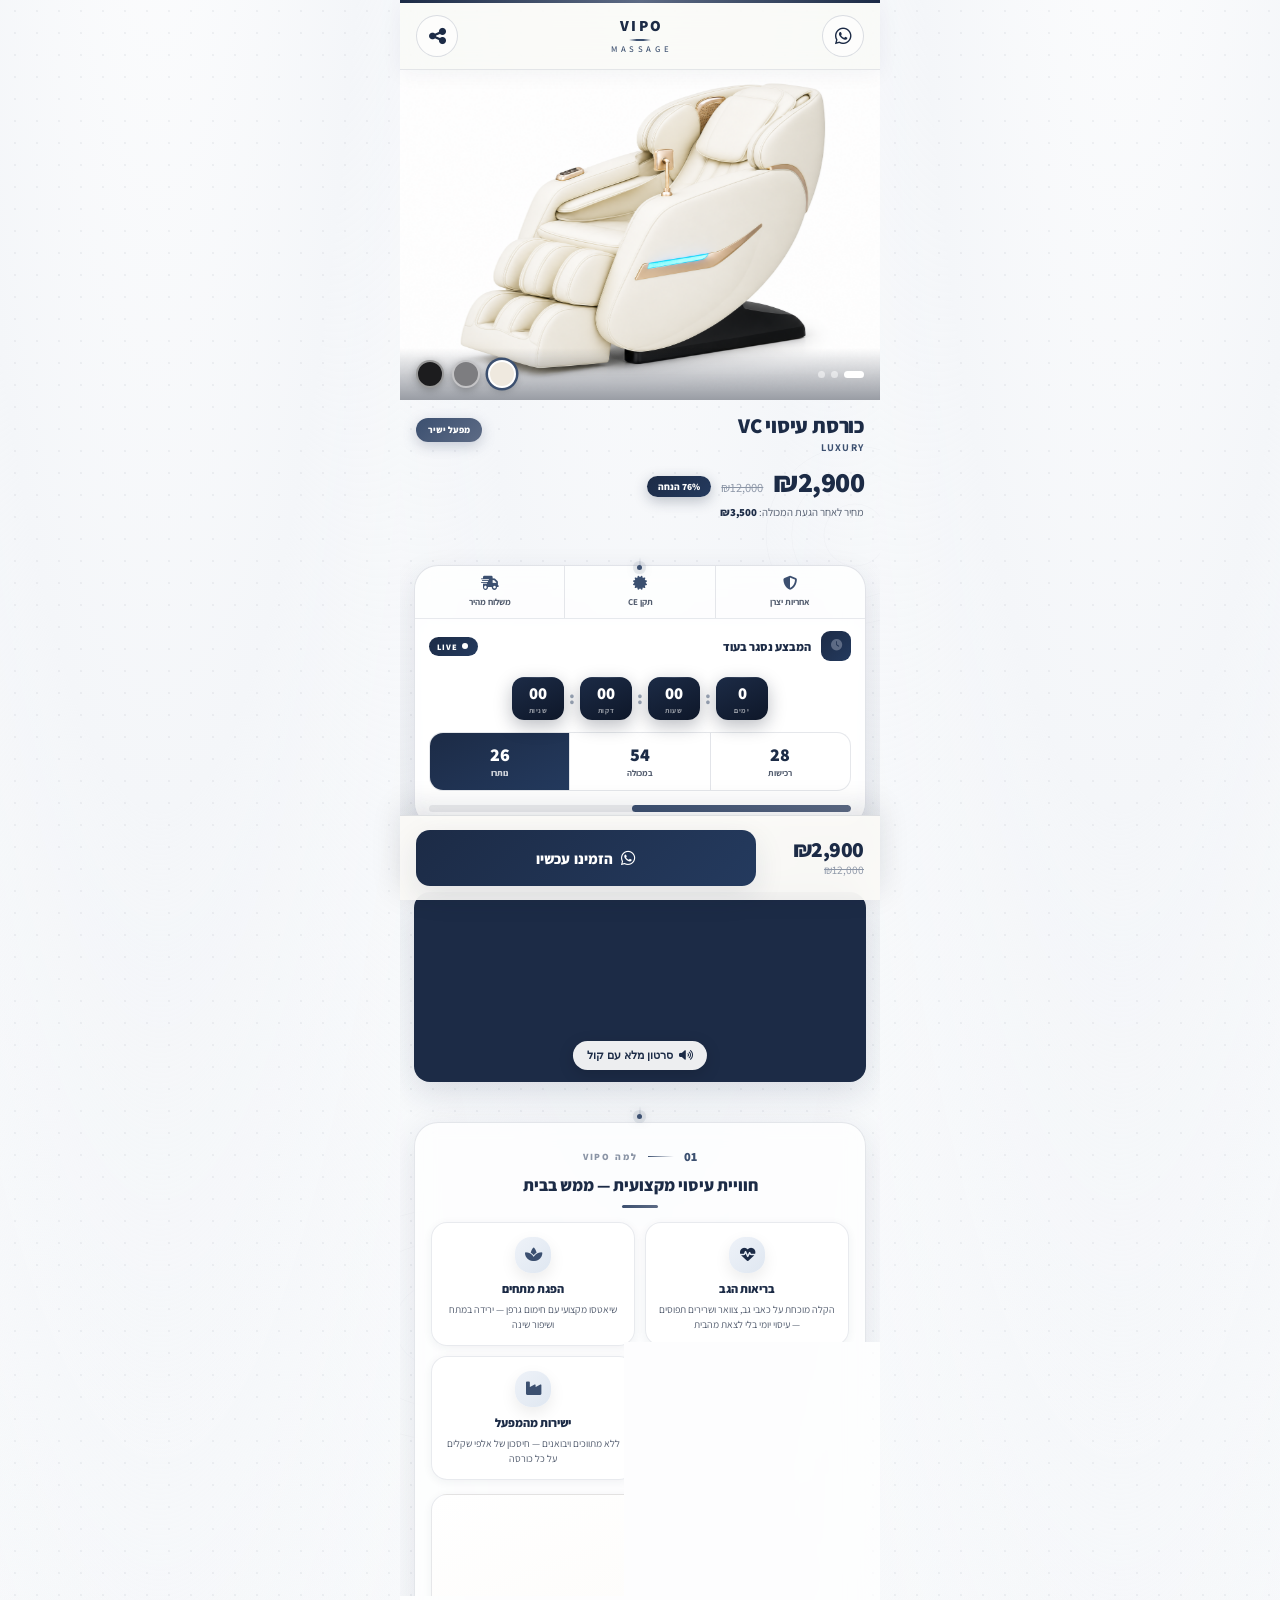
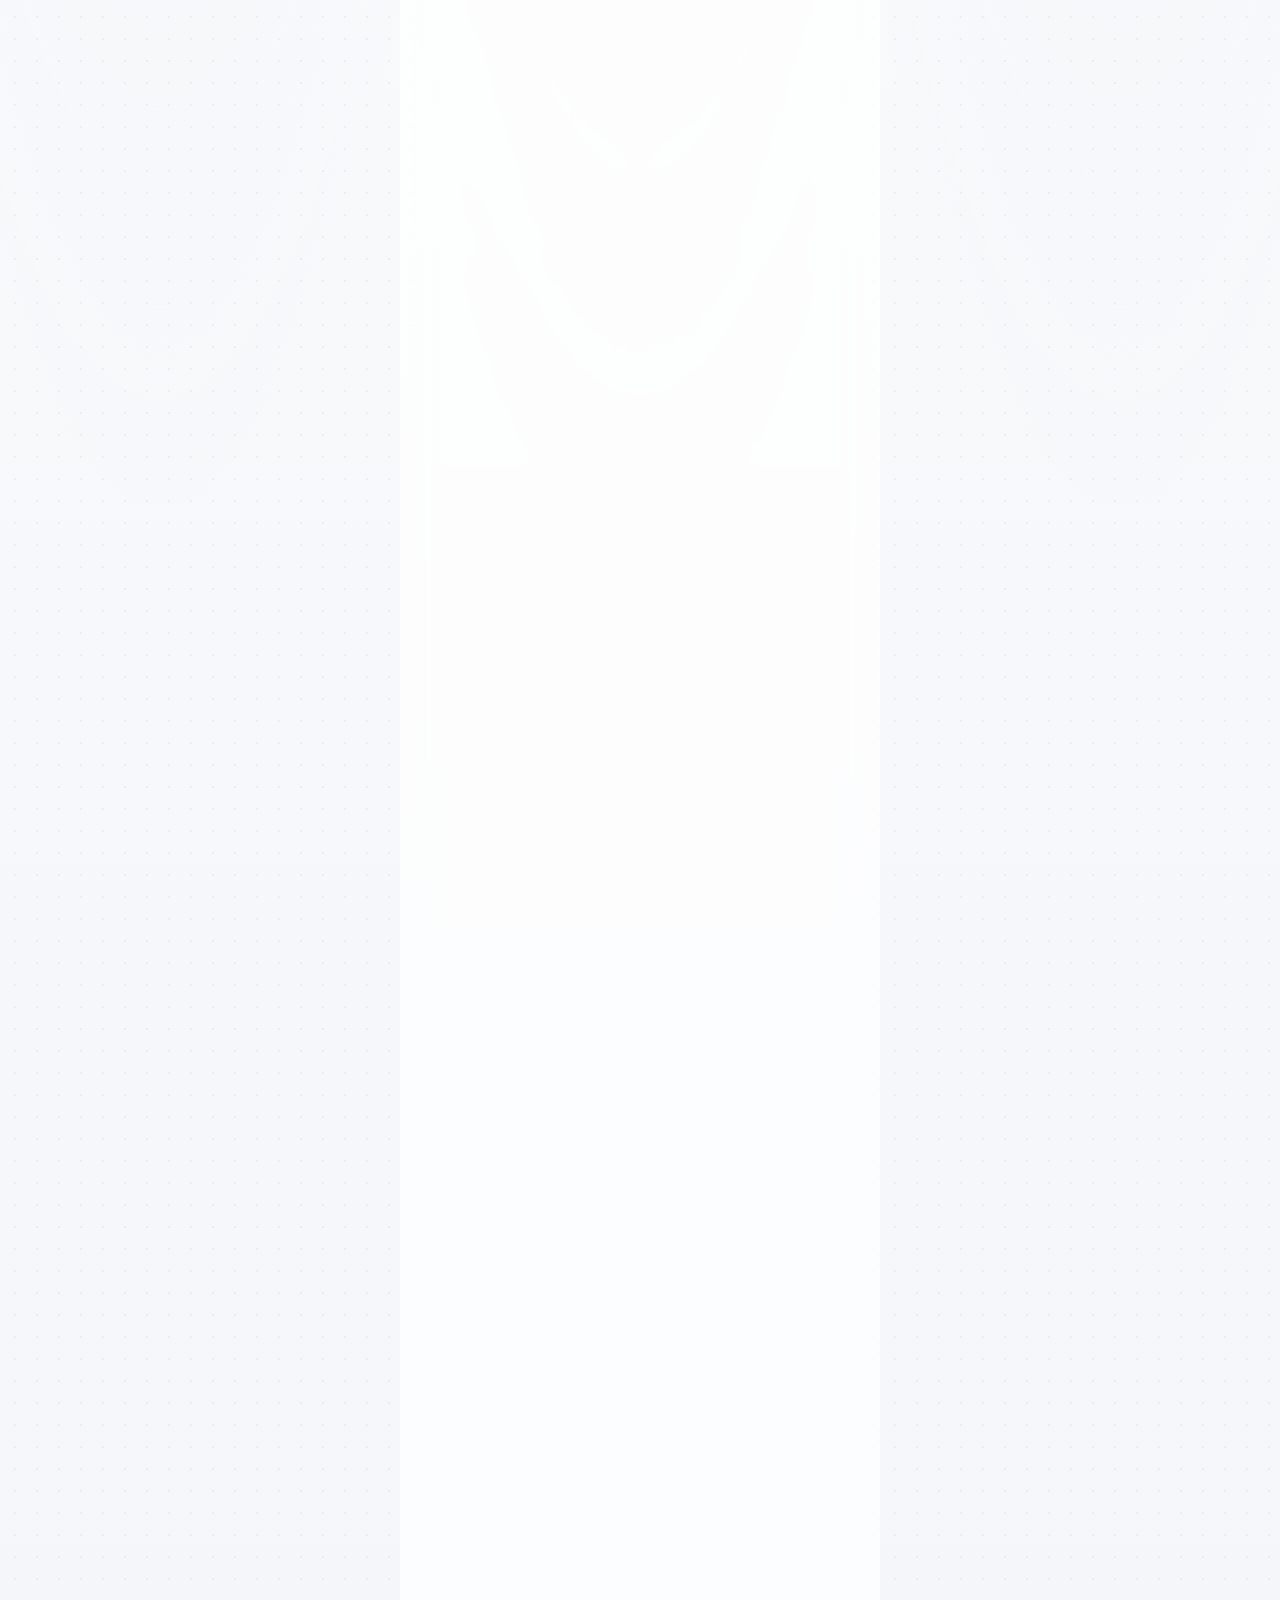
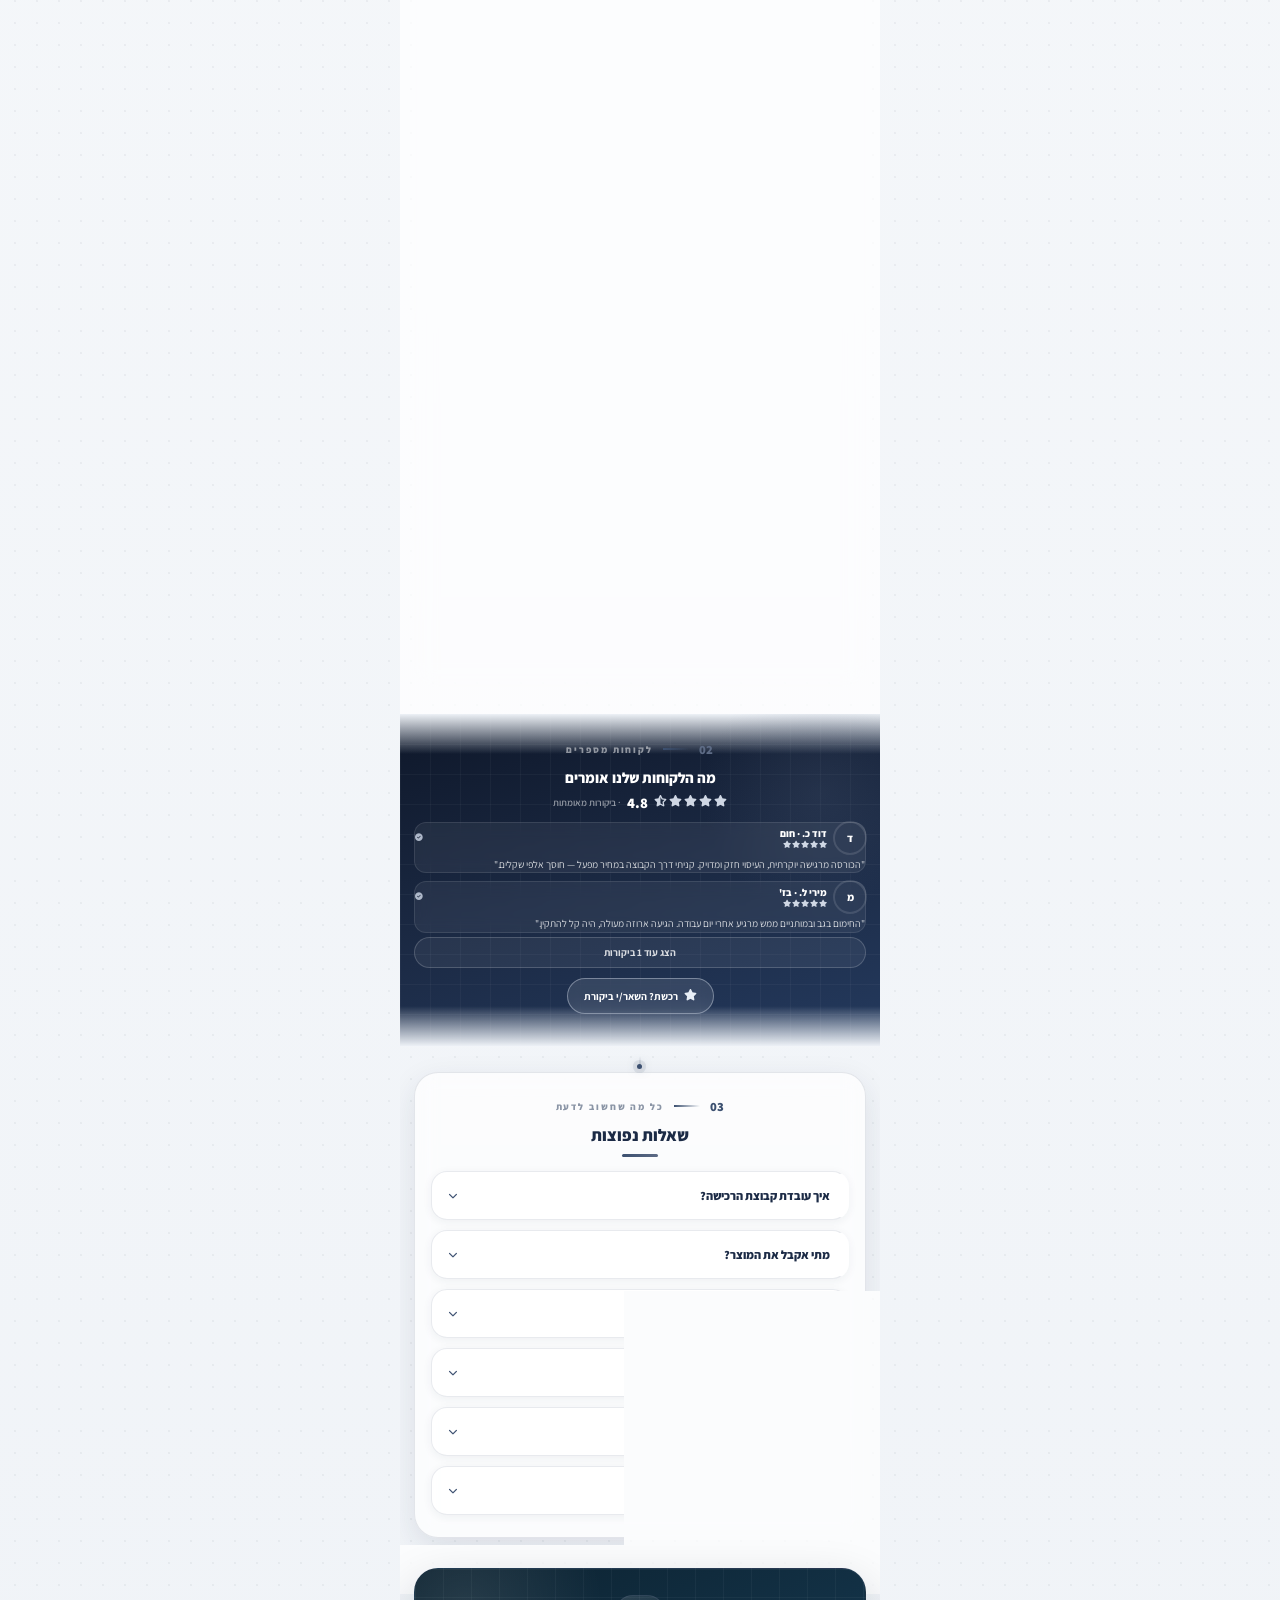
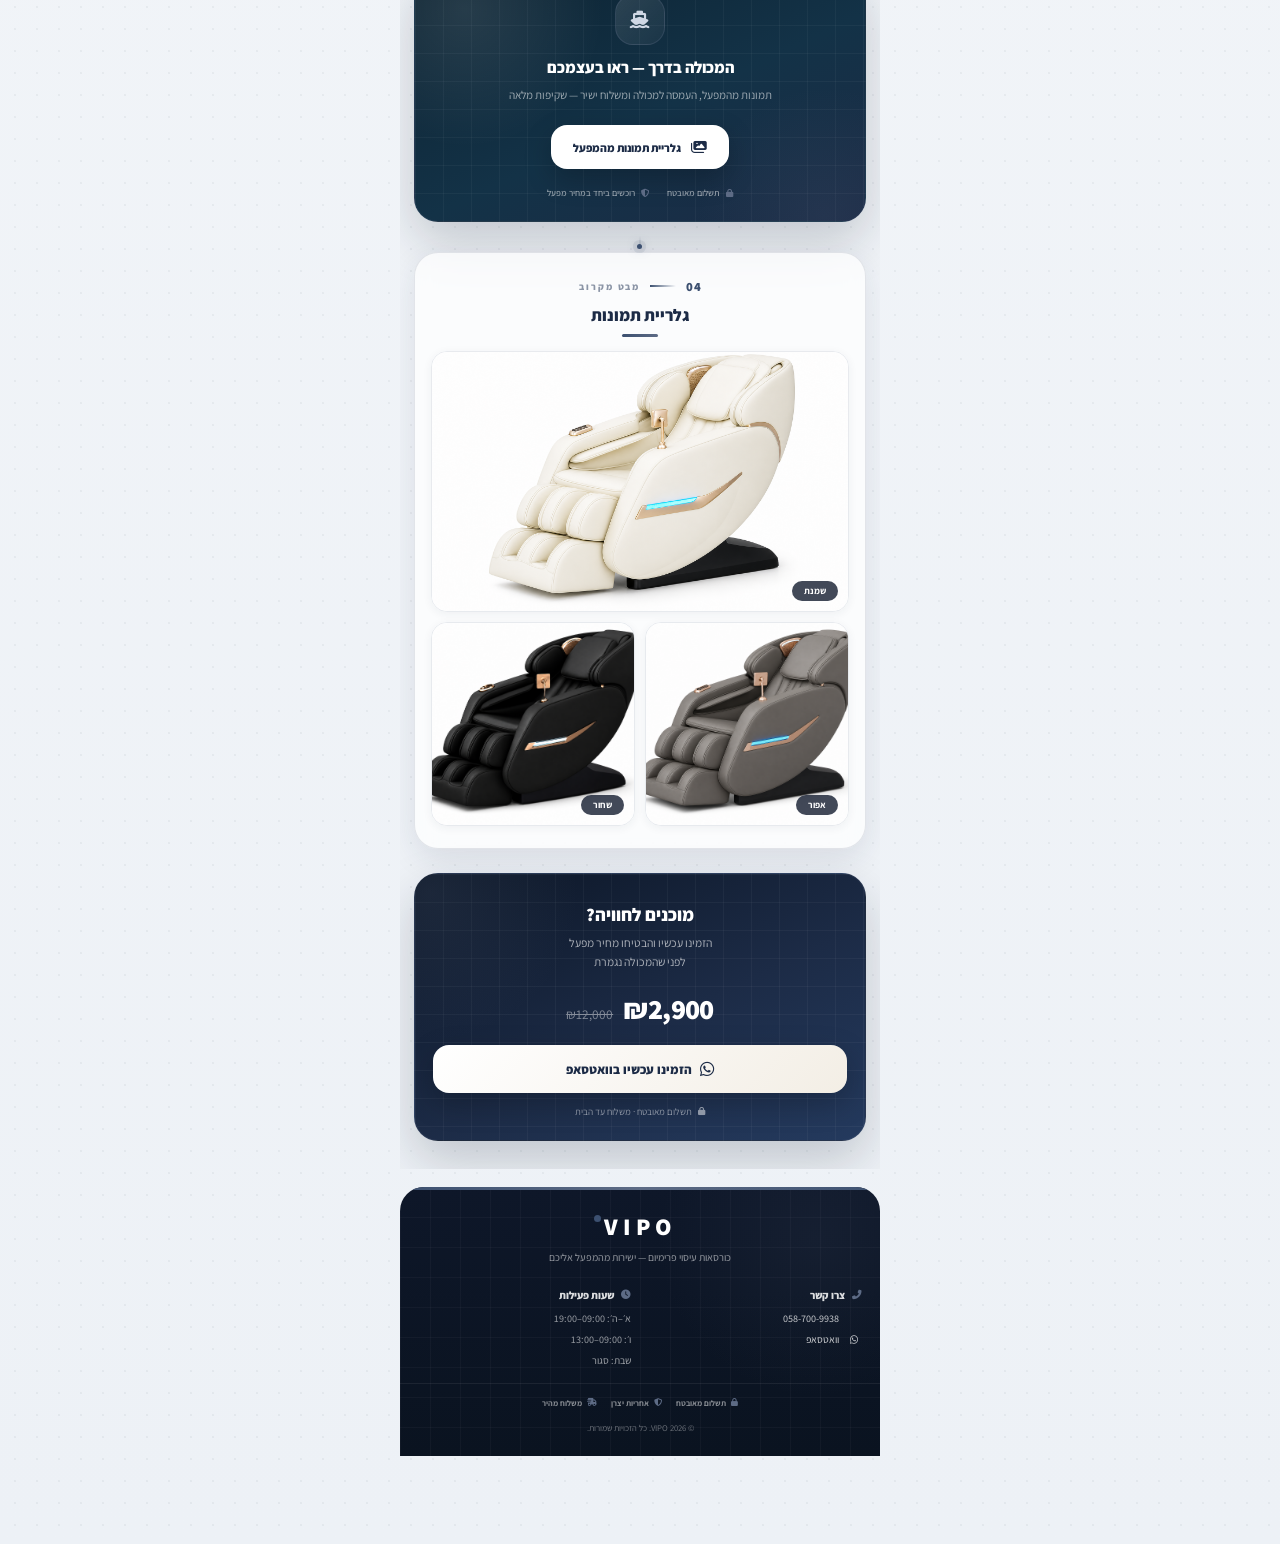
==== index.html @ 5670f96e "Publish view-only product page" ====
<!DOCTYPE html>
<html lang="he" dir="rtl">
<head>
    <meta charset="UTF-8">
    <meta name="viewport" content="width=device-width, initial-scale=1.0, viewport-fit=cover">
    <title>כורסת עיסוי VC - LUXURY | VIPO</title>
    <meta name="description" content="כורסת עיסוי VC - LUXURY. חוויית עיסוי מקצועית בנוחות הבית שלך">
    <meta property="og:title" content="כורסת עיסוי VC - LUXURY">
    <meta property="og:description" content="חוויית עיסוי מקצועית בנוחות הבית שלך">
    <meta property="og:image" content="assets/images/chair-cream-hires.png">
    <link rel="stylesheet" href="https://cdnjs.cloudflare.com/ajax/libs/font-awesome/6.5.0/css/all.min.css">
    <link rel="stylesheet" href="assets/css/hero-lab.css">
    <link rel="stylesheet" href="assets/css/hero-lab-site.css">
    <link rel="stylesheet" href="assets/css/order-form.css">
    <link rel="stylesheet" href="assets/css/share-sheet.css">
    <link rel="shortcut icon" href="https://via.placeholder.com/32x32/1c2b46/ffffff?text=V" type="image/x-icon">
</head>
<body>

    <header class="vp-header">
        <div class="vp-side start">
            <a href="https://wa.me/972587009938" target="_blank" rel="noopener" class="vp-icon-btn" aria-label="וואטסאפ"><i class="fab fa-whatsapp"></i></a>
        </div>
        <div class="vp-center">
            <a href="https://vipo-group.com" target="_blank" rel="noopener" class="vp-logo logo-btn" aria-label="VIPO Group">
                <span class="vp-logo-word">VIPO</span>
                <span class="vp-logo-rule" aria-hidden="true"></span>
                <span class="vp-logo-tag">MASSAGE</span>
            </a>
        </div>
        <div class="vp-side end">
            <button type="button" class="vp-icon-btn share-button" id="vpShare" aria-label="שתף"><i class="fas fa-share-alt"></i></button>
        </div>
    </header>

    <main>
        <div class="vp-orb vp-orb--1"></div>
        <div class="vp-orb vp-orb--2"></div>
        <div class="vp-orb vp-orb--3"></div>

        <section class="vp-hero">
            <div class="vp-stage" id="vpStage">
                <div class="vp-stage-media" aria-live="polite">
                    <img src="assets/images/chair-cream-hires.png" alt="כורסת עיסוי VC" class="vp-slide is-active" id="vpImg">
                    <img src="" alt="" class="vp-slide" aria-hidden="true">
                </div>
                <div class="vp-stage-bar">
                    <div class="vp-dots" id="vpDots"></div>
                    <div class="vp-swatches" id="vpSwatches"></div>
                </div>
            </div>
            <div class="vp-copy">
                <div class="vp-title-row">
                    <h1 class="vp-title product-title">כורסת עיסוי<span>VC LUXURY</span></h1>
                    <span class="vp-tag">מפעל ישיר</span>
                </div>
                <div class="vp-pricing">
                    <span class="vp-price-now current-price">₪2,900</span>
                    <span class="vp-price-was original-price">₪12,000</span>
                    <span class="vp-badge-save">76% הנחה</span>
                </div>
                <p class="vp-price-note">מחיר לאחר הגעת המכולה: <strong>₪3,500</strong></p>
            </div>
        </section>

        <section class="s2">
            <div class="s2-bg">
                <div class="vp-deal-stack reveal">
                    <ul class="vp-trust">
                        <li><i class="fas fa-shield-alt"></i> אחריות יצרן</li>
                        <li><i class="fas fa-certificate"></i> תקן CE</li>
                        <li><i class="fas fa-truck-fast"></i> משלוח מהיר</li>
                    </ul>
                    <div class="s2-card">
                    <div class="s2-card-head">
                        <i class="fas fa-clock"></i>
                        <span>המבצע נסגר בעוד</span>
                        <div class="s2-live"><span class="s2-pulse"></span>LIVE</div>
                    </div>
                    <div class="s2-timer">
                        <div class="s2-t"><span id="s2d">45</span><small>ימים</small></div>
                        <span class="s2-t-sep">:</span>
                        <div class="s2-t"><span id="s2h">00</span><small>שעות</small></div>
                        <span class="s2-t-sep">:</span>
                        <div class="s2-t"><span id="s2m">00</span><small>דקות</small></div>
                        <span class="s2-t-sep">:</span>
                        <div class="s2-t"><span id="s2s">00</span><small>שניות</small></div>
                    </div>
                    <div class="s2-stats">
                        <div class="s2-stat">
                            <span class="s2-stat-num stock-sold-count">25</span>
                            <span class="s2-stat-lbl">רכישות</span>
                        </div>
                        <div class="s2-stat-div"></div>
                        <div class="s2-stat">
                            <span class="s2-stat-num stock-total-count">54</span>
                            <span class="s2-stat-lbl">במכולה</span>
                        </div>
                        <div class="s2-stat-div"></div>
                        <div class="s2-stat s2-stat-alert">
                            <span class="s2-stat-num stock-left-count">29</span>
                            <span class="s2-stat-lbl">נותרו</span>
                        </div>
                    </div>
                    <div class="s2-progress">
                        <div class="s2-progress-bar"><div class="s2-progress-fill" id="stockBar" style="width:46.3%"></div></div>
                    </div>
                    </div>
                </div>
                <p class="s2-vid-label"><i class="fas fa-play-circle"></i> סרטון הדגמה</p>
                <div class="s2-video-wrap is-preview" id="demoVideoWrap">
                    <video id="demoVideo" muted loop playsinline autoplay preload="auto" src="assets/1.mp4">
                        הדפדפן שלך לא תומך בנגן וידאו.
                    </video>
                    <button type="button" class="s2-video-switch" id="demoVideoSwitch" aria-label="החלף לסרטון מלא עם קול">
                        <i class="fas fa-volume-up"></i>
                        <span>סרטון מלא עם קול</span>
                    </button>
                </div>
            </div>
        </section>

        <section class="s3">
            <div class="sec-card reveal">
                <div class="vp-eyebrow"><span class="vp-eyebrow-num">01</span><span class="vp-eyebrow-line"></span><span class="vp-eyebrow-txt">למה VIPO</span></div>
                <h2 class="sec-card-title">חוויית עיסוי מקצועית — ממש בבית</h2>
                <div class="s3-grid">
                    <div class="s3-ben s3-ben--health reveal">
                        <div class="s3-ben-icon"><i class="fas fa-heart-pulse"></i></div>
                        <strong>בריאות הגב</strong>
                        <p>הקלה מוכחת על כאבי גב, צוואר ושרירים תפוסים — עיסוי יומי בלי לצאת מהבית</p>
                    </div>
                    <div class="s3-ben s3-ben--relax reveal reveal-delay-1">
                        <div class="s3-ben-icon"><i class="fas fa-spa"></i></div>
                        <strong>הפגת מתחים</strong>
                        <p>שיאטסו מקצועי עם חימום גרפן — ירידה במתח ושיפור שינה</p>
                    </div>
                    <div class="s3-ben s3-ben--shield reveal reveal-delay-2">
                        <div class="s3-ben-icon"><i class="fas fa-shield-alt"></i></div>
                        <strong>אחריות מלאה</strong>
                        <p>אחריות יצרן + שירות טכני בארץ · שנה נוספת 500 שקל</p>
                    </div>
                    <div class="s3-ben s3-ben--factory reveal reveal-delay-3">
                        <div class="s3-ben-icon"><i class="fas fa-industry"></i></div>
                        <strong>ישירות מהמפעל</strong>
                        <p>ללא מתווכים ויבואנים — חיסכון של אלפי שקלים על כל כורסה</p>
                    </div>
                </div>
                <div class="s3-specs-card">
                    <h3 class="s3-specs-title"><i class="fas fa-list-check"></i> מפרט טכני</h3>
                    <table class="s3-specs">
                        <tbody>
                            <tr><td>מנועים</td><td>5 מנועי עיסוי</td></tr>
                            <tr><td>מסלול עיסוי</td><td>SL ארוך — צוואר עד ירכיים</td></tr>
                            <tr><td>חימום</td><td>גרפן — גב, מותניים ורגליים</td></tr>
                            <tr><td>שליטה</td><td>מסך LCD גדול · פקודות קוליות · Bluetooth HIFI</td></tr>
                            <tr><td>תוכניות</td><td>5 מצבים מותאמים אישית + טיימר עיסוי</td></tr>
                            <tr><td>מידות (ישיבה)</td><td>145 × 74 × 115 ס"מ (א×ר×ג)</td></tr>
                            <tr><td>מידות (שכיבה)</td><td>178 × 74 × 102 ס"מ (א×ר×ג)</td></tr>
                            <tr><td>פתח דלת מינימלי</td><td>75 ס"מ · 78 ס"מ עם אריזה</td></tr>
                            <tr><td>ריפוד</td><td>עור PU עמיד ונעים למגע</td></tr>
                            <tr><td>אריזה</td><td>אריזה שלמה All-in-One</td></tr>
                            <tr><td>צבעים</td><td>שמנת / אפור / שחור</td></tr>
                            <tr><td>הספק</td><td>2000W · 220–240V</td></tr>
                            <tr><td>תקן</td><td>CE + תקן ישראלי</td></tr>
                        </tbody>
                    </table>
                </div>

                <div class="s3-tech reveal">
                    <h3 class="s3-tech-title"><i class="fas fa-microchip"></i> טכנולוגיית העיסוי</h3>
                    <p class="s3-tech-lead">מפרט היצרן — מנגנוני עיסוי, שליטה ותמיכה מלאה לגוף</p>
                    <div class="s3-tech-grid">
                        <article class="s3-tech-card s3-tech-card--wide reveal">
                            <div class="s3-tech-media">
                                <img src="assets/images/features/massage-modes-grid.webp" alt="6 מצבי עיסוי — לישה, שיאטסו, טפיחות ועוד" loading="lazy" width="1200" height="675">
                            </div>
                            <div class="s3-tech-body">
                                <h4>6 טכניקות עיסוי מתקדמות</h4>
                                <p>לישה, הליכה, שיאטסו, טפיחות, נקישות ורטט — כולל תנועת לישה מקצועית, בתוך 5 מצבים מותאמים אישית</p>
                            </div>
                        </article>
                        <article class="s3-tech-card reveal reveal-delay-1">
                            <div class="s3-tech-media">
                                <img src="assets/images/features/neck-mechanism.webp" alt="מנגנון עיסוי צוואר — תנועה אנכית" loading="lazy" width="800" height="450">
                            </div>
                            <div class="s3-tech-body">
                                <h4>לישת צוואר וכתפיים</h4>
                                <p>עיסוי לישה ממוקד בצוואר ובכתפיים — כולל אפשרות לעיסוי מותניים+צוואר+כתפיים <strong>במקביל</strong></p>
                            </div>
                        </article>
                        <article class="s3-tech-card reveal reveal-delay-2">
                            <div class="s3-tech-media">
                                <img src="assets/images/features/leg-foot-massage.webp" alt="עיסוי רגליים — כריות אוויר, עקב וגלגלוני כף רגל" loading="lazy" width="800" height="450">
                            </div>
                            <div class="s3-tech-body">
                                <h4>גלגלוני כף רגל + כריות אוויר</h4>
                                <p>לישת גלגלוני כף רגל (Foot Roller) וכריות אוויר מחבקות — עטיפה, הקשה ולישה מלאה לרגליים</p>
                            </div>
                        </article>
                        <article class="s3-tech-card s3-tech-card--wide reveal reveal-delay-1">
                            <div class="s3-tech-media">
                                <img src="assets/images/features/zero-gravity-lifestyle.webp" alt="כורסה במצב Zero Gravity עם מנגנון רגליים משולב" loading="lazy" width="1200" height="675">
                            </div>
                            <div class="s3-tech-body">
                                <h4>Zero Gravity + עיצוב פרימיום</h4>
                                <p>מצב שכיבה מלא עם מנגנון רגליים משולב — נוחות מקסימלית ומראה יוקרתי לכל חדר</p>
                            </div>
                        </article>
                        <article class="s3-tech-card s3-tech-card--wide s3-tech-card--portrait reveal reveal-delay-2">
                            <div class="s3-tech-media">
                                <img src="assets/images/features/lcd-control-panel.webp" alt="מסך LCD שליטה — תוכניות מהירות, מפת גוף, חימום, Zero Gravity ופקודות קוליות" loading="lazy" width="1536" height="1024">
                            </div>
                            <div class="s3-tech-body">
                                <h4>מסך LCD + פקודות קוליות</h4>
                                <p>מסך LCD גדול עם תוכניות מהירות, מפת גוף, <strong>טיימר עיסוי</strong>, שליטה בחוזק וחימום — וגם <strong>פקודות קוליות חכמות</strong> ו-Bluetooth HIFI. בנוסף: כפתורי קיצור במשענת.</p>
                            </div>
                        </article>
                    </div>
                </div>

                <div class="s3-feats reveal">
                    <h3 class="s3-feats-title"><i class="fas fa-list-check"></i> מה כלול בכורסה</h3>
                    <div class="s3-feats-groups">
                        <div class="s3-feats-group">
                            <h4 class="s3-feats-group-title"><i class="fas fa-hand-holding-heart"></i> טכנולוגיית העיסוי</h4>
                            <ul class="s3-feats-list">
                                <li><i class="fas fa-road"></i>מסלול SL לאורך כל עמוד השדרה</li>
                                <li><i class="fas fa-spa"></i>עיסוי צוואר וכתפיים</li>
                                <li><i class="fas fa-people-arrows"></i>עיסוי במקביל בכל הגוף</li>
                                <li><i class="fas fa-shoe-prints"></i>גלגלוני עיסוי לכפות הרגליים</li>
                                <li><i class="fas fa-wind"></i>כריות אוויר ללחץ אוויר</li>
                                <li><i class="fas fa-hand-sparkles"></i>תנועת לישה רכה</li>
                                <li><i class="fas fa-temperature-high"></i>חימום גרפן באזור המותן</li>
                            </ul>
                        </div>
                        <div class="s3-feats-group">
                            <h4 class="s3-feats-group-title"><i class="fas fa-sliders"></i> בקרה וחוויה</h4>
                            <ul class="s3-feats-list">
                                <li><i class="fas fa-microphone"></i>פקודות קוליות</li>
                                <li><i class="fas fa-sliders"></i>5 מצבי עיסוי מותאמים</li>
                                <li><i class="fas fa-tablet-screen-button"></i>מסך LCD לשליטה מלאה</li>
                                <li><i class="fas fa-clock"></i>טיימר עיסוי מתכוונן</li>
                                <li><i class="fab fa-bluetooth-b"></i>חיבור Bluetooth HIFI</li>
                                <li><i class="fas fa-couch"></i>ריפוד PU איכותי</li>
                                <li><i class="fas fa-box"></i>אריזה שלמה All-in-One</li>
                            </ul>
                        </div>
                    </div>
                </div>

                <div class="s3-dims reveal">
                    <h3 class="s3-dims-title"><i class="fas fa-ruler-combined"></i> מידות והתאמה לדלת</h3>
                    <div class="s3-dims-grid">
                        <div class="s3-dims-media">
                            <img src="assets/images/features/product-dimensions.webp" alt="מידות כורסת עיסוי — ישיבה, שכיבה ורוחב פתח דלת" loading="lazy" width="800" height="1200">
                        </div>
                        <table class="s3-dims-table">
                            <tbody>
                                <tr><td>ישיבה</td><td>145 × 74 × 115 ס"מ</td></tr>
                                <tr><td>שכיבה מלאה</td><td>178 × 74 × 102 ס"מ</td></tr>
                                <tr><td>פתח דלת (כורסה)</td><td>75 ס"מ</td></tr>
                                <tr><td>פתח דלת (אריזה)</td><td>78 ס"מ</td></tr>
                            </tbody>
                        </table>
                    </div>
                </div>
            </div>
        </section>

        <section class="s4" id="lpReviewsSection" hidden aria-label="ביקורות לקוחות">
            <div class="s4-fade-top"></div>
            <div class="s4-glow"></div>
            <div class="s4-head reveal">
                <div class="vp-eyebrow"><span class="vp-eyebrow-num">02</span><span class="vp-eyebrow-line"></span><span class="vp-eyebrow-txt">לקוחות מספרים</span></div>
                <h2 class="s4-title">מה הלקוחות שלנו אומרים</h2>
                <div class="s4-rating-row">
                    <div class="s4-stars">
                        <i class="fas fa-star"></i><i class="fas fa-star"></i><i class="fas fa-star"></i><i class="fas fa-star"></i><i class="fas fa-star-half-alt"></i>
                    </div>
                    <span class="s4-avg">4.8</span>
                    <span class="s4-count">· ביקורות מאומתות</span>
                </div>
            </div>
            <div class="s4-list" id="lpReviewsList"></div>
            <button type="button" class="s4-reviews-toggle" id="lpReviewsToggle" hidden aria-expanded="false">הצג עוד ביקורות</button>
            <p class="s4-review-cta"><a href="review-request.html"><i class="fas fa-star" aria-hidden="true"></i> רכשת? השאר/י ביקורת</a></p>
            <div class="s4-fade-bot"></div>
        </section>

        <section class="s5">
            <div class="sec-card reveal">
                <div class="vp-eyebrow"><span class="vp-eyebrow-num">03</span><span class="vp-eyebrow-line"></span><span class="vp-eyebrow-txt">כל מה שחשוב לדעת</span></div>
                <h2 class="sec-card-title">שאלות נפוצות</h2>
                <div class="s5-acc">
                    <details class="s5-item">
                        <summary>איך עובדת קבוצת הרכישה?</summary>
                        <p>קבוצת הרכישה פועלת בשיטת "כוח הקנייה המשותף". ככל שיותר אנשים מצטרפים, המחיר יורד. הקבוצה נסגרת בתאריך היעד ואז מתבצעת הזמנה מרוכזת מהיצרן.</p>
                    </details>
                    <details class="s5-item">
                        <summary>מתי אקבל את המוצר?</summary>
                        <p>לאחר סגירת הקבוצה, זמן האספקה המשוער הוא 14–21 ימי עסקים. תקבלו עדכון כשהמשלוח יצא לדרך.</p>
                    </details>
                    <details class="s5-item">
                        <summary>מה כוללת האחריות?</summary>
                        <p>אחריות יצרן לשנה. שנה נוספת ב-500 שקל. המוצר עומד בתקן ישראלי ובאישור CE.</p>
                    </details>
                    <details class="s5-item">
                        <summary>האם יש אפשרות החזרה?</summary>
                        <p>כן — תוך 14 יום מקבלת המשלוח, כל עוד המוצר באריזתו המקורית ולא נעשה בו שימוש.</p>
                    </details>
                    <details class="s5-item">
                        <summary>האם הכורסה נכנסת בדלת?</summary>
                        <p>כן — רוחב הכורסה 74 ס"מ ונדרש פתח דלת של לפחות <strong>75 ס"מ</strong>. עם האריזה המקורית נדרשים <strong>78 ס"מ</strong>. במצב שכיבה מלאה אורך הכורסה 178 ס"מ — מומלץ לוודא מקום בחדר.</p>
                    </details>
                    <details class="s5-item">
                        <summary>למה המחיר משתנה?</summary>
                        <p>בזמן שהמכולה בדרך מסין המחיר הוא <strong class="current-price">₪2,900</strong>. לאחר הגעת המכולה — <strong>₪3,500</strong>. מחיר השוק: <strong class="original-price">₪12,000</strong>.</p>
                    </details>
                </div>
            </div>
        </section>

        <section class="s8">
            <div class="s8-inner reveal">
                <div class="s8-icon"><i class="fas fa-ship"></i></div>
                <h2 class="s8-title">המכולה בדרך — ראו בעצמכם</h2>
                <p class="s8-sub">תמונות מהמפעל, העמסה למכולה ומשלוח ישיר — שקיפות מלאה</p>
                <a href="gallery.html" class="s8-btn">
                    <i class="fas fa-images"></i>
                    <span>גלריית תמונות מהמפעל</span>
                </a>
                <div class="s8-trust">
                    <span><i class="fas fa-lock"></i> תשלום מאובטח</span>
                    <span><i class="fas fa-shield-alt"></i> רוכשים ביחד במחיר מפעל</span>
                </div>
            </div>
        </section>

        <section class="s6" id="gallery">
            <div class="sec-card reveal">
                <div class="vp-eyebrow"><span class="vp-eyebrow-num">04</span><span class="vp-eyebrow-line"></span><span class="vp-eyebrow-txt">מבט מקרוב</span></div>
                <h2 class="sec-card-title">גלריית תמונות</h2>
                <div class="s6-grid" id="s6Grid">
                    <a href="#" class="s6-thumb s6-thumb--lg" data-img="assets/images/chair-cream-hires.png">
                        <img src="assets/images/chair-cream-hires.png" alt="כורסת עיסוי — שמנת" loading="lazy">
                        <span class="s6-label">שמנת</span>
                    </a>
                    <a href="#" class="s6-thumb" data-img="assets/images/chair-gray-hires.png">
                        <img src="assets/images/chair-gray-hires.png" alt="כורסת עיסוי — אפור" loading="lazy">
                        <span class="s6-label">אפור</span>
                    </a>
                    <a href="#" class="s6-thumb" data-img="assets/images/chair-black-hires.png">
                        <img src="assets/images/chair-black-hires.png" alt="כורסת עיסוי — שחור" loading="lazy">
                        <span class="s6-label">שחור</span>
                    </a>
                </div>
            </div>
        </section>

        <div class="s6-lb" id="s6Lb">
            <button type="button" class="s6-lb-close" id="s6LbClose" aria-label="סגור"><i class="fas fa-xmark"></i></button>
            <img id="s6LbImg" src="" alt="">
        </div>

        <section class="s7">
            <div class="s7-inner reveal">
                <h2 class="s7-title">מוכנים לחוויה?</h2>
                <p class="s7-sub">הזמינו עכשיו והבטיחו מחיר מפעל<br>לפני שהמכולה נגמרת</p>
                <div class="s7-price-row">
                    <span class="s7-now current-price">₪2,900</span>
                    <span class="s7-was original-price">₪12,000</span>
                </div>
                <button type="button" class="s7-cta join-group-btn">
                    <i class="fab fa-whatsapp"></i>
                    <span class="btn-text">הזמינו עכשיו בוואטסאפ</span>
                </button>
                <p class="s7-note"><i class="fas fa-lock"></i> תשלום מאובטח · משלוח עד הבית</p>
            </div>
        </section>
    </main>

    <footer class="vp-footer reveal">
        <div class="vp-ft-top">
            <div class="vp-ft-brand">
                <span class="vp-ft-logo">VIPO<span class="vp-ft-dot"></span></span>
                <p class="vp-ft-tagline">כורסאות עיסוי פרימיום — ישירות מהמפעל אליכם</p>
            </div>
            <div class="vp-ft-cols">
                <div class="vp-ft-col">
                    <h4 class="vp-ft-col-title"><i class="fas fa-phone-alt"></i> צרו קשר</h4>
                    <ul class="vp-ft-list">
                        <li><a href="tel:+972587009938"><i class="fas fa-mobile-alt"></i> 058-700-9938</a></li>
                        <li><a href="https://wa.me/972587009938" target="_blank" rel="noopener"><i class="fab fa-whatsapp"></i> וואטסאפ</a></li>
                    </ul>
                </div>
                <div class="vp-ft-col">
                    <h4 class="vp-ft-col-title"><i class="fas fa-clock"></i> שעות פעילות</h4>
                    <ul class="vp-ft-list">
                        <li>א׳–ה׳: 09:00–19:00</li>
                        <li>ו׳: 09:00–13:00</li>
                        <li>שבת: סגור</li>
                    </ul>
                </div>
            </div>
        </div>
        <div class="vp-ft-bottom">
            <div class="vp-ft-badges">
                <span><i class="fas fa-lock"></i> תשלום מאובטח</span>
                <span><i class="fas fa-shield-alt"></i> אחריות יצרן</span>
                <span><i class="fas fa-truck-fast"></i> משלוח מהיר</span>
            </div>
            <p class="vp-ft-copy">&copy; 2026 VIPO. כל הזכויות שמורות.</p>
        </div>
    </footer>

    <div class="vp-sticky">
        <div class="vp-sticky-inner">
            <div class="vp-sticky-price">
                <span class="vp-sticky-now current-price">₪2,900</span>
                <span class="vp-sticky-was original-price">₪12,000</span>
            </div>
            <button type="button" class="vp-sticky-btn join-group-btn">
                <i class="fab fa-whatsapp"></i>
                <span class="btn-text">הזמינו עכשיו</span>
            </button>
        </div>
    </div>

    <script src="assets/js/hero-lab.js"></script>
    <script src="assets/js/share-sheet.js"></script>
    <script src="assets/js/stock-api.js"></script>
    <script src="assets/js/stock-live.js"></script>
    <script src="assets/js/product-loader.js"></script>
    <script src="assets/js/delivery-geocode.js"></script>
    <script src="assets/js/order-form.js"></script>
    <script src="assets/js/reviews.js"></script>
</body>
</html>
---- assets/css/hero-lab.css ----
/**
 * VIPO Demo — Full Page Redesign v3
 * "Flowing Monochrome" — continuous scroll journey, navy + cool grays,
 * slate accent, alternating light / dark zones to break the white.
 * prefix: vp-  |  mobile-first, max 480px
 */
@import url('https://fonts.googleapis.com/css2?family=Assistant:wght@400;500;600;700;800&display=swap');

:root {
    /* brand */
    --navy:      #1c2b46;
    --navy-2:    #243a5e;
    --navy-deep: #0e1729;
    --accent:      #3c5070;
    --accent-2:    #5d6b85;
    --accent-soft: #aeb8c9;
    --green:     #1a6b4a;
    --green-soft:#6ee7a8;
    /* ink */
    --ink:    #1c2b46;
    --ink-2:  #525c6e;
    --ink-3:  #8b95a6;
    --line:   #e3e8ef;
    /* surfaces (cool monochrome) */
    --bg:     #ffffff;
    --paper:  #fbfcfd;
    --cream:  #f4f6f9;
    --ivory:  #edf1f6;
    --ivory-2:#e6ecf3;
    /* shape */
    --r:    16px;
    --r-lg: 24px;
    --r-sm: 10px;
    /* type */
    --sans:    'Assistant', -apple-system, BlinkMacSystemFont, 'Segoe UI', sans-serif;
    --display: 'Assistant', -apple-system, BlinkMacSystemFont, 'Segoe UI', sans-serif;
    --max:  480px;
    /* shadow */
    --sh-sm: 0 2px 10px rgba(28,43,70,.06);
    --sh-md: 0 10px 30px rgba(28,43,70,.10);
    --sh-lg: 0 20px 50px rgba(14,23,41,.20);
    --sh-gold: 0 10px 30px rgba(93,107,133,.28);
}

* { box-sizing: border-box; margin: 0; padding: 0; }

html { scroll-behavior: smooth; }

html, body {
    font-family: var(--sans);
    color: var(--ink);
    -webkit-font-smoothing: antialiased;
    text-rendering: optimizeLegibility;
    max-width: var(--max);
    margin: 0 auto;
    font-size: 16px;
}

/* Continuous warm base — breaks pure white across the whole page */
body {
    position: relative;
    padding-bottom: 84px;
    background:
        radial-gradient(rgba(28,43,70,.05) 1px, transparent 1.4px) 0 0 / 22px 22px,
        radial-gradient(120% 60% at 50% -10%, #ffffff 0%, var(--cream) 38%, transparent 72%),
        linear-gradient(180deg, var(--paper) 0%, var(--ivory) 100%);
    background-attachment: scroll;
}
/* top brand hairline */
body::before {
    content: '';
    position: sticky; top: 0; z-index: 101;
    display: block; height: 3px;
    background: linear-gradient(90deg, var(--navy), var(--accent-2), var(--navy));
}

/* ══════════════════════════════════════════════
   Global flow — section rhythm & connectors
══════════════════════════════════════════════ */
main { position: relative; z-index: 1; overflow: hidden; }
main > section { position: relative; }

/* Connector node between light sections */
main > section + section::before {
    content: '';
    position: absolute; top: 4px; left: 50%;
    width: 1px; height: 16px;
    transform: translateX(-50%);
    background: linear-gradient(180deg, transparent, rgba(93,107,133,.5));
    z-index: 4; pointer-events: none;
}
main > section + section::after {
    content: '';
    position: absolute; top: 18px; left: 50%;
    width: 6px; height: 6px; margin-left: -3px;
    border-radius: 50%;
    background: var(--accent);
    box-shadow: 0 0 0 4px rgba(93,107,133,.12), 0 0 10px rgba(93,107,133,.5);
    z-index: 4; pointer-events: none;
}

/* ── Scroll reveal ── */
@keyframes vpFadeUp { from { opacity:0; transform: translateY(30px); } to { opacity:1; transform:none; } }
@keyframes vpZoom   { from { opacity:0; transform: scale(.94); }       to { opacity:1; transform:none; } }
@keyframes vpDrift  { 0%,100%{ transform: translateY(0) scale(1); } 50%{ transform: translateY(-18px) scale(1.06); } }
@keyframes vpShimmer{ 0%{ background-position: -200% 0; } 100%{ background-position: 200% 0; } }
@keyframes vpFloat  { 0%,100%{ transform: translateY(0); } 50%{ transform: translateY(-6px); } }

.reveal { opacity: 0; transform: translateY(30px);
    transition: opacity .7s cubic-bezier(.22,1,.36,1), transform .7s cubic-bezier(.22,1,.36,1); }
.reveal.is-visible { opacity: 1; transform: none; }
.reveal--zoom { transform: scale(.94); }
.reveal--zoom.is-visible { transform: none; }
.reveal-delay-1 { transition-delay: .08s; }
.reveal-delay-2 { transition-delay: .16s; }
.reveal-delay-3 { transition-delay: .24s; }

/* ── Decorative concentric-ring graphics ── */
.vp-orb { position: absolute; border-radius: 50%; pointer-events: none; z-index: 0;
    border: 1.5px solid rgba(28,43,70,.06); background: transparent; }
.vp-orb::before { content: ''; position: absolute; inset: 14%; border-radius: 50%; border: 1px solid rgba(28,43,70,.05); }
.vp-orb::after  { content: ''; position: absolute; inset: 32%; border-radius: 50%; border: 1px solid rgba(93,107,133,.07); }
.vp-orb--1 { top: 360px; right: -80px; width: 210px; height: 210px; animation: vpDrift 14s ease-in-out infinite; }
.vp-orb--2 { top: 1120px; left: -100px; width: 270px; height: 270px; animation: vpDrift 18s ease-in-out infinite 3s; }
.vp-orb--3 { top: 2050px; right: -70px; width: 190px; height: 190px; animation: vpDrift 16s ease-in-out infinite 1.5s; }

/* ── Section eyebrow (numbered) ── */
.vp-eyebrow { display: inline-flex; align-items: center; gap: 10px; margin-bottom: 14px; }
.vp-eyebrow-num {
    font-family: var(--display); font-size: .9rem; font-weight: 800;
    color: var(--accent); letter-spacing: .02em;
}
.vp-eyebrow-line { width: 26px; height: 1.5px; background: linear-gradient(90deg, var(--accent), transparent); }
.vp-eyebrow-txt {
    font-size: .68rem; font-weight: 800; letter-spacing: .2em;
    text-transform: uppercase; color: var(--ink-3);
}
.vp-dark .vp-eyebrow-txt { color: rgba(255,255,255,.5); }
.vp-dark .vp-eyebrow-num { color: var(--accent-2); }

@media (prefers-reduced-motion: reduce) {
    *, *::before, *::after { animation: none !important; transition: none !important; }
    .reveal { opacity: 1 !important; transform: none !important; }
}
/* ══════════════════════════════════════════════
   Header
══════════════════════════════════════════════ */
.vp-header {
    position: sticky; top: 3px; z-index: 100;
    display: grid; grid-template-columns: 46px 1fr 46px;
    align-items: center; padding: 12px 16px;
    background: rgba(251,250,247,.82);
    backdrop-filter: blur(18px) saturate(140%); -webkit-backdrop-filter: blur(18px) saturate(140%);
    border-bottom: 1px solid rgba(93,107,133,.14);
    box-shadow: 0 4px 20px rgba(28,43,70,.05);
}
.vp-side { display: flex; align-items: center; }
.vp-side.start { justify-content: flex-start; }
.vp-side.end   { justify-content: flex-end; }
.vp-center     { display: flex; justify-content: center; }
.vp-icon-btn {
    width: 42px; height: 42px;
    display: inline-flex; align-items: center; justify-content: center;
    border-radius: 50%; border: 1.5px solid rgba(93,107,133,.22);
    background: rgba(255,255,255,.6); color: var(--navy);
    cursor: pointer; font-size: 1.2rem; text-decoration: none;
    transition: background .18s, color .18s, transform .18s, border-color .18s;
}
.vp-icon-btn:hover { background: var(--navy); color: #fff; border-color: var(--navy); transform: translateY(-2px); }
.vp-logo {
    display: inline-flex; align-items: baseline; gap: .42em;
    text-transform: uppercase; text-decoration: none; color: var(--navy);
}
.vp-logo span:first-child { font-family: var(--display); font-weight: 900; font-size: 1.1rem; letter-spacing: .14em; }
.vp-logo span:last-child  { font-weight: 600; font-size: .62rem; letter-spacing: .42em; color: var(--accent); }

/* ══════════════════════════════════════════════
   Hero
══════════════════════════════════════════════ */
.vp-hero { display: flex; flex-direction: column; padding-bottom: 8px; }

.vp-stage {
    position: relative; width: 100%; aspect-ratio: 4/3; overflow: hidden;
    background:
        radial-gradient(80% 80% at 50% 30%, #fff 0%, var(--cream) 60%, var(--ivory) 100%);
}
.vp-stage::after {
    content: ''; position: absolute; inset: 0; pointer-events: none;
    box-shadow: inset 0 -40px 50px -30px rgba(28,43,70,.12);
}
.vp-stage img {
    width: 100%; height: 100%; object-fit: cover; display: block;
    transition: opacity .35s ease, transform .35s ease;
    transform-origin: center;
}
.vp-stage img.vp-out { opacity: 0; transform: scale(1.05); }

.vp-stage-bar {
    position: absolute; bottom: 0; left: 0; right: 0; z-index: 2;
    display: flex; align-items: center; justify-content: space-between;
    padding: 12px 16px;
    background: linear-gradient(to top, rgba(14,23,41,.42), transparent);
}
.vp-dots { display: flex; gap: 6px; align-items: center; }
.vp-dot {
    width: 7px; height: 7px; padding: 0; border: none; border-radius: 50%;
    background: rgba(255,255,255,.5); cursor: pointer; transition: width .25s, background .2s;
}
.vp-dot.is-on { width: 20px; border-radius: 999px; background: #fff; }
.vp-swatches { display: flex; gap: 8px; align-items: center; }
.vp-swatch {
    width: 28px; height: 28px; border-radius: 50%;
    border: 2.5px solid rgba(255,255,255,.55); cursor: pointer; padding: 0;
    box-shadow: 0 2px 8px rgba(0,0,0,.28);
    transition: transform .2s, border-color .2s, box-shadow .2s;
}
.vp-swatch:hover { transform: scale(1.14); }
.vp-swatch.is-on { border-color: #fff; box-shadow: 0 0 0 2.5px var(--accent), 0 2px 8px rgba(0,0,0,.28); }

.vp-copy { padding: 20px 20px 4px; }

.vp-title-row { display: flex; align-items: flex-start; justify-content: space-between; gap: 12px; margin-bottom: 14px; }
.vp-title {
    font-family: var(--display); font-size: 1.75rem; font-weight: 900;
    color: var(--navy); line-height: 1.15; letter-spacing: -0.01em;
}
.vp-title span {
    display: block; font-family: var(--sans); font-size: .82rem; font-weight: 700;
    color: var(--accent); letter-spacing: .12em; text-transform: uppercase; margin-top: 6px;
}
.vp-tag {
    flex-shrink: 0; font-size: .66rem; font-weight: 800; color: #fff;
    background: linear-gradient(135deg, var(--accent), var(--accent-2));
    padding: 6px 12px; border-radius: 999px; white-space: nowrap; margin-top: 4px;
    box-shadow: 0 4px 14px rgba(93,107,133,.32);
}

.vp-pricing { display: flex; align-items: baseline; gap: 10px; flex-wrap: wrap; margin-bottom: 6px; }
.vp-price-now { font-family: var(--display); font-size: 2.3rem; font-weight: 900; color: var(--navy); letter-spacing: -0.02em; line-height: 1; }
.vp-price-was { font-size: .9rem; color: var(--ink-3); text-decoration: line-through; }
.vp-badge-save {
    font-size: .68rem; font-weight: 800; color: #fff;
    background: linear-gradient(135deg, var(--navy), var(--navy-2));
    padding: 4px 11px; border-radius: 999px; white-space: nowrap; position: relative; top: -2px;
    box-shadow: 0 4px 14px rgba(28,43,70,.28);
}
.vp-price-note { font-size: .78rem; color: var(--ink-2); margin-bottom: 16px; }
.vp-price-note strong { color: var(--ink); font-weight: 800; }

.vp-trust {
    display: flex; list-style: none; border-radius: var(--r); overflow: hidden;
    margin-bottom: 16px; background: rgba(255,255,255,.7);
    border: 1px solid rgba(93,107,133,.18); box-shadow: var(--sh-sm);
}
.vp-trust li {
    flex: 1; text-align: center; padding: 13px 4px; font-size: .68rem; font-weight: 700;
    color: var(--ink-2); display: flex; flex-direction: column; align-items: center; gap: 6px;
    transition: background .2s;
}
.vp-trust li:hover { background: rgba(93,107,133,.06); }
.vp-trust li + li { border-inline-start: 1px solid rgba(93,107,133,.16); }
.vp-trust i { font-size: 1.15rem; color: var(--accent); }

.vp-cta {
    display: flex; align-items: center; justify-content: center; gap: 10px;
    width: 100%; min-height: 56px; border: none; border-radius: var(--r);
    background: linear-gradient(135deg, var(--navy), var(--navy-2));
    color: #fff; font-family: var(--sans); font-size: 1rem; font-weight: 800;
    cursor: pointer; text-decoration: none; position: relative; overflow: hidden;
    box-shadow: var(--sh-md);
    transition: transform .18s, box-shadow .18s;
}
.vp-cta::after {
    content: ''; position: absolute; inset: 0;
    background: linear-gradient(110deg, transparent 32%, rgba(255,255,255,.22) 50%, transparent 68%);
    background-size: 220% 100%;
    animation: vpShimmer 3.6s ease-in-out infinite;
}
.vp-cta:hover { transform: translateY(-2px); box-shadow: 0 16px 40px rgba(28,43,70,.32); }
.vp-cta i { font-size: 1.2rem; }
.vp-cta-note { margin-top: 10px; text-align: center; font-size: .72rem; color: var(--ink-3); display:flex; align-items:center; justify-content:center; gap:6px; }

.vp-deal-stack {
    border-radius: var(--r-lg); overflow: hidden;
    background: rgba(255,255,255,.82);
    backdrop-filter: blur(10px); -webkit-backdrop-filter: blur(10px);
    border: 1px solid rgba(93,107,133,.18);
    box-shadow: var(--sh-md);
}
.vp-deal-stack .vp-trust {
    margin-bottom: 0; border: none; border-radius: 0; box-shadow: none;
    background: transparent;
    border-bottom: 1px solid rgba(93,107,133,.14);
}
.vp-deal-stack .s2-card {
    border: none; border-radius: 0; box-shadow: none;
    background: transparent; padding-top: 14px;
}
.vp-deal-stack .s2-card:hover { transform: none; box-shadow: none; }
/* ══════════════════════════════════════════════
   Section 2 — Offer (glass cards on tinted zone)
══════════════════════════════════════════════ */
.s2 { padding: 0; }
.s2-bg {
    position: relative; padding: 22px 16px 26px;
    display: flex; flex-direction: column; gap: 14px;
    background: linear-gradient(180deg, transparent 0%, rgba(93,107,133,.05) 50%, transparent 100%);
}
.s2-card {
    position: relative;
    background: rgba(255,255,255,.78);
    backdrop-filter: blur(10px); -webkit-backdrop-filter: blur(10px);
    border: 1px solid rgba(93,107,133,.18);
    border-radius: var(--r-lg);
    padding: 18px 18px;
    box-shadow: var(--sh-md);
    transition: box-shadow .35s, transform .35s;
}
.s2-card:hover { box-shadow: var(--sh-lg); transform: translateY(-3px); }
.s2-card-head {
    display: flex; align-items: center; gap: 10px; margin-bottom: 16px;
    font-size: .86rem; font-weight: 800; color: var(--navy);
}
.s2-card-head i {
    width: 30px; height: 30px; border-radius: 9px;
    background: linear-gradient(135deg, var(--navy), var(--navy-2));
    display: flex; align-items: center; justify-content: center;
    font-size: .82rem; color: var(--accent-2);
}
.s2-card-head span { flex: 1; }
.s2-live {
    display: inline-flex; align-items: center; gap: 5px;
    font-size: .6rem; font-weight: 800; letter-spacing: .1em;
    color: #fff; background: linear-gradient(135deg, var(--navy), var(--navy-2)); border-radius: 999px;
    padding: 4px 10px 4px 8px;
}
.s2-pulse { width: 6px; height: 6px; border-radius: 50%; background: #fff; animation: s2p 1.4s infinite; flex-shrink: 0; }
@keyframes s2p { 0%,100%{box-shadow:0 0 0 0 rgba(255,255,255,.6)} 50%{box-shadow:0 0 0 5px rgba(255,255,255,0)} }

.s2-timer { display: flex; align-items: center; justify-content: center; gap: 5px; margin-bottom: 12px; }
.s2-t {
    display: flex; flex-direction: column; align-items: center;
    background: linear-gradient(155deg, var(--navy), var(--navy-deep));
    color: #fff; border-radius: 12px; padding: 10px 0 6px; min-width: 60px;
    box-shadow: 0 6px 18px rgba(14,23,41,.28); position: relative; overflow: hidden;
}
.s2-t::before { content:''; position:absolute; top:0; left:0; right:0; height:1px; background:linear-gradient(90deg,transparent,rgba(93,107,133,.5),transparent); }
.s2-t span { font-family: var(--display); font-size: 1.5rem; font-weight: 900; line-height: 1; font-variant-numeric: tabular-nums; }
.s2-t small { font-size: .5rem; font-weight: 700; text-transform: uppercase; letter-spacing: .08em; opacity: .55; margin-top: 4px; }
.s2-t-sep { font-size: 1.3rem; font-weight: 900; color: var(--accent); opacity: .5; align-self: flex-start; margin-top: 8px; }

.s2-stats {
    display: flex; align-items: stretch; justify-content: center; margin: 6px 0 14px;
    border-radius: 14px; overflow: hidden; border: 1px solid rgba(93,107,133,.16);
    background: rgba(255,255,255,.5);
}
.s2-stat { flex: 1; display: flex; flex-direction: column; align-items: center; justify-content: center; padding: 12px 4px; }
.s2-stat-num { font-family: var(--display); font-size: 1.55rem; font-weight: 900; color: var(--navy); line-height: 1; font-variant-numeric: tabular-nums; }
.s2-stat-lbl { font-size: .62rem; font-weight: 700; color: var(--ink-2); margin-top: 4px; }
.s2-stat-div { width: 1px; background: rgba(93,107,133,.18); flex-shrink: 0; align-self: stretch; }
.s2-stat-alert { background: linear-gradient(155deg, var(--navy), var(--navy-2)); }
.s2-stat-alert .s2-stat-num { color: #fff; }
.s2-stat-alert .s2-stat-lbl { color: rgba(255,255,255,.78); font-weight: 800; }

.s2-progress { margin-bottom: 0; }
.s2-progress-bar { height: 7px; border-radius: 999px; background: rgba(28,43,70,.08); overflow: hidden; }
.s2-progress-fill { height: 100%; border-radius: 999px; background: linear-gradient(90deg, var(--accent), var(--accent-2)); animation: s2fill 1.1s cubic-bezier(.22,1,.36,1); }
@keyframes s2fill { from { width: 0 !important; } }

.s2-vid-label { font-size: .82rem; font-weight: 800; color: var(--navy); margin: 0 0 8px; display: flex; align-items: center; gap: 7px; }
.s2-vid-label i { font-size: .9rem; color: var(--accent); }
.s2-vid-thumb {
    display: block; position: relative; border-radius: var(--r-lg); overflow: hidden; aspect-ratio: 16/9;
    border: 1px solid rgba(93,107,133,.18); box-shadow: var(--sh-md); text-decoration: none;
}
.s2-vid-thumb img { width: 100%; height: 100%; object-fit: cover; display: block; transition: transform .4s; }
.s2-vid-thumb:hover img { transform: scale(1.05); }
.s2-vid-overlay { position: absolute; inset: 0; background: rgba(14,23,41,.3); display: flex; align-items: center; justify-content: center; transition: background .25s; }
.s2-vid-thumb:hover .s2-vid-overlay { background: rgba(14,23,41,.45); }
.s2-vid-overlay i {
    width: 56px; height: 56px; border-radius: 50%;
    background: rgba(255,255,255,.95); color: var(--navy); font-size: 1.15rem;
    display: flex; align-items: center; justify-content: center;
    box-shadow: 0 6px 20px rgba(0,0,0,.25); padding-inline-start: 3px;
    transition: transform .25s;
}
.s2-vid-thumb:hover .s2-vid-overlay i { transform: scale(1.08); }
.s2-vid-dur { position: absolute; bottom: 10px; left: 10px; background: rgba(14,23,41,.78); color: #fff; font-size: .64rem; font-weight: 700; padding: 3px 8px; border-radius: 6px; }

/* ══════════════════════════════════════════════
   Shared section card
══════════════════════════════════════════════ */
.sec-card {
    position: relative; text-align: center; padding: 34px 20px;
    background: rgba(255,255,255,.72);
    backdrop-filter: blur(10px); -webkit-backdrop-filter: blur(10px);
    border-radius: var(--r-lg); border: 1px solid rgba(93,107,133,.16);
    box-shadow: var(--sh-md); transition: box-shadow .4s, transform .4s;
}
.sec-card:hover { box-shadow: var(--sh-lg); transform: translateY(-3px); }
.sec-card-title {
    font-family: var(--display); font-size: 1.4rem; font-weight: 800;
    color: var(--navy); line-height: 1.28; margin-bottom: 22px;
}
.sec-card-title::after {
    content: ''; display: block; width: 44px; height: 3px;
    background: linear-gradient(90deg, var(--accent), var(--accent-2));
    border-radius: 999px; margin: 12px auto 0;
}

/* ══════════════════════════════════════════════
   Section 3 — Benefits + Specs
══════════════════════════════════════════════ */
.s3 { padding: 30px 16px; }
.s3-grid { display: grid; grid-template-columns: 1fr 1fr; gap: 12px; margin-bottom: 20px; }
.s3-ben {
    display: flex; flex-direction: column; align-items: center; text-align: center;
    padding: 20px 14px 18px; background: rgba(255,255,255,.85); border-radius: var(--r);
    border: 1px solid rgba(93,107,133,.14); box-shadow: var(--sh-sm);
    transition: background .25s, transform .25s, box-shadow .25s;
}
.s3-ben:hover { transform: translateY(-4px); box-shadow: var(--sh-md); }
.s3-ben-icon {
    width: 54px; height: 54px; border-radius: 16px;
    display: flex; align-items: center; justify-content: center;
    font-size: 1.35rem; margin-bottom: 12px; box-shadow: 0 6px 16px rgba(0,0,0,.08);
}
.s3-ben--health  .s3-ben-icon { background: linear-gradient(135deg,#eef2f8,#dfe7f1); color: var(--navy); }
.s3-ben--relax   .s3-ben-icon { background: linear-gradient(135deg,#eef2f8,#dfe7f1); color: var(--accent); }
.s3-ben--shield  .s3-ben-icon { background: linear-gradient(135deg,#eef2f8,#dfe7f1); color: var(--navy); }
.s3-ben--factory .s3-ben-icon { background: linear-gradient(135deg,#eef2f8,#dfe7f1); color: var(--accent); }
.s3-ben strong { display: block; font-size: .86rem; font-weight: 800; color: var(--navy); margin-bottom: 6px; }
.s3-ben p { font-size: .72rem; color: var(--ink-2); line-height: 1.55; margin: 0; }

.s3-specs-card {
    background: linear-gradient(160deg, rgba(255,255,255,.9), rgba(247,243,236,.9));
    border-radius: var(--r); padding: 22px 20px; margin-top: 4px; text-align: start;
    border: 1px solid rgba(93,107,133,.14); box-shadow: var(--sh-sm);
}
.s3-specs-title { font-size: .92rem; font-weight: 800; color: var(--navy); display: flex; align-items: center; gap: 10px; margin-bottom: 14px; }
.s3-specs-title i {
    width: 30px; height: 30px; border-radius: 9px;
    background: linear-gradient(135deg, var(--navy), var(--navy-2));
    display: flex; align-items: center; justify-content: center; font-size: .8rem; color: var(--accent-2);
}
.s3-specs { width: 100%; border-collapse: collapse; }
.s3-specs tr { border-bottom: 1px solid rgba(93,107,133,.14); }
.s3-specs tr:last-child { border-bottom: none; }
.s3-specs td { padding: 11px 6px; font-size: .78rem; vertical-align: top; }
.s3-specs td:first-child { font-weight: 800; color: var(--navy); white-space: nowrap; padding-inline-end: 12px; width: 36%; }
.s3-specs td:last-child { color: var(--ink-2); font-weight: 500; }

.s3-tech { margin-top: 22px; }
.s3-tech-title {
    font-size: .92rem; font-weight: 800; color: var(--navy);
    display: flex; align-items: center; gap: 10px; margin-bottom: 8px;
}
.s3-tech-title i {
    width: 30px; height: 30px; border-radius: 9px;
    background: linear-gradient(135deg, var(--navy), var(--navy-2));
    display: flex; align-items: center; justify-content: center;
    font-size: .8rem; color: var(--accent-2);
}
.s3-tech-lead {
    font-size: .76rem; color: var(--ink-2); line-height: 1.55;
    margin: 0 0 16px; max-width: 36em;
}
.s3-tech-grid {
    display: grid; grid-template-columns: 1fr; gap: 12px;
}
.s3-tech-card {
    background: rgba(255,255,255,.88); border-radius: var(--r);
    border: 1px solid rgba(93,107,133,.14); box-shadow: var(--sh-sm);
    overflow: hidden; transition: transform .25s, box-shadow .25s;
}
.s3-tech-card:hover { transform: translateY(-3px); box-shadow: var(--sh-md); }
.s3-tech-media {
    background: linear-gradient(180deg, #eef4fb 0%, #f7f3ec 100%);
    border-bottom: 1px solid rgba(93,107,133,.1);
}
.s3-tech-media img {
    display: block; width: 100%; height: auto; aspect-ratio: 16 / 9;
    object-fit: cover; object-position: center;
}
.s3-tech-card:not(.s3-tech-card--wide) .s3-tech-media img { aspect-ratio: 4 / 3; }
.s3-tech-body { padding: 14px 14px 16px; text-align: start; }
.s3-tech-body h4 {
    font-size: .84rem; font-weight: 800; color: var(--navy); margin: 0 0 6px;
}
.s3-tech-body p {
    font-size: .72rem; color: var(--ink-2); line-height: 1.55; margin: 0;
}
@media (min-width: 640px) {
    .s3-tech-grid { grid-template-columns: repeat(2, minmax(0, 1fr)); }
    .s3-tech-card--wide { grid-column: 1 / -1; }
    .s3-tech-card--wide .s3-tech-media img { aspect-ratio: 21 / 9; max-height: 280px; }
}
.s3-tech-card--portrait .s3-tech-media img {
    aspect-ratio: auto; max-height: 360px; object-fit: contain; object-position: center;
    background: #1a1a1a;
}
@media (min-width: 640px) {
    .s3-tech-card--portrait .s3-tech-media img { max-height: 420px; }
}

.s3-feats {
    margin-top: 18px; padding: 18px 14px;
    background: rgba(255,255,255,.88); border-radius: var(--r);
    border: 1px solid rgba(93,107,133,.14); box-shadow: var(--sh-sm);
}
.s3-feats-title {
    font-size: .92rem; font-weight: 800; color: var(--navy);
    display: flex; align-items: center; gap: 10px; margin: 0 0 14px;
}
.s3-feats-title i {
    width: 30px; height: 30px; border-radius: 9px; flex-shrink: 0;
    background: linear-gradient(135deg, var(--navy), var(--navy-2));
    display: flex; align-items: center; justify-content: center;
    font-size: .8rem; color: var(--accent-2);
}
.s3-feats-groups {
    display: grid; grid-template-columns: 1fr 1fr; gap: 10px;
}
.s3-feats-group-title {
    display: flex; align-items: center; gap: 6px;
    font-size: .64rem; font-weight: 800; color: var(--navy);
    margin: 0 0 8px; padding-bottom: 6px;
    border-bottom: 1px dashed rgba(93,107,133,.22);
    line-height: 1.2;
}
.s3-feats-group-title i {
    width: 22px; height: 22px; border-radius: 7px; flex-shrink: 0;
    display: inline-flex; align-items: center; justify-content: center;
    background: linear-gradient(135deg, var(--navy), var(--navy-2));
    color: var(--accent-2); font-size: .6rem;
}
.s3-feats-list {
    list-style: none; margin: 0; padding: 0;
}
.s3-feats-list li {
    display: flex; align-items: flex-start; gap: 6px;
    padding: 6px 0; font-size: .66rem; font-weight: 700;
    color: var(--ink); line-height: 1.3;
    border-bottom: 1px solid rgba(93,107,133,.08);
}
.s3-feats-list li:last-child { border-bottom: none; }
.s3-feats-list li i {
    width: 18px; height: 18px; border-radius: 50%; flex-shrink: 0;
    display: inline-flex; align-items: center; justify-content: center;
    background: rgba(28,43,70,.06); color: var(--navy); font-size: .56rem;
    margin-top: 1px;
}
@media (min-width: 640px) {
    .s3-feats-groups { gap: 22px; }
    .s3-feats-group-title { font-size: .76rem; }
    .s3-feats-list li { font-size: .78rem; padding: 8px 0; gap: 8px; }
    .s3-feats-list li i { width: 22px; height: 22px; font-size: .66rem; }
}

.s3-dims {
    margin-top: 18px; padding: 18px 16px;
    background: rgba(255,255,255,.88); border-radius: var(--r);
    border: 1px solid rgba(93,107,133,.14); box-shadow: var(--sh-sm);
}
.s3-dims-title {
    font-size: .92rem; font-weight: 800; color: var(--navy);
    display: flex; align-items: center; gap: 10px; margin: 0 0 12px;
}
.s3-dims-title i {
    width: 30px; height: 30px; border-radius: 9px;
    background: linear-gradient(135deg, var(--navy), var(--navy-2));
    display: flex; align-items: center; justify-content: center;
    font-size: .8rem; color: var(--accent-2);
}
.s3-dims-grid { display: grid; gap: 12px; }
.s3-dims-media {
    border-radius: 12px; overflow: hidden;
    background: linear-gradient(180deg, #eef4fb 0%, #f7f3ec 100%);
    border: 1px solid rgba(93,107,133,.1);
}
.s3-dims-media img { display: block; width: 100%; height: auto; }
.s3-dims-table { width: 100%; border-collapse: collapse; }
.s3-dims-table tr { border-bottom: 1px solid rgba(93,107,133,.14); }
.s3-dims-table tr:last-child { border-bottom: none; }
.s3-dims-table td { padding: 10px 6px; font-size: .76rem; vertical-align: top; }
.s3-dims-table td:first-child { font-weight: 800; color: var(--navy); white-space: nowrap; padding-inline-end: 10px; width: 42%; }
.s3-dims-table td:last-child { color: var(--ink-2); font-weight: 600; }
@media (min-width: 640px) {
    .s3-dims-grid { grid-template-columns: 1.1fr .9fr; align-items: start; }
}
/* ══════════════════════════════════════════════
   Section 4 — Reviews  (DARK zone — breaks the white)
══════════════════════════════════════════════ */
.s4 {
    position: relative; padding: 32px 16px 36px; margin: 10px 0;
    background:
        linear-gradient(rgba(255,255,255,.035) 1px, transparent 1px) 0 0 / 30px 30px,
        linear-gradient(90deg, rgba(255,255,255,.035) 1px, transparent 1px) 0 0 / 30px 30px,
        linear-gradient(165deg, var(--navy-deep), var(--navy) 55%, var(--navy-2));
    color: #fff; overflow: hidden;
}
.s4::before, .s4::after { display: none; }
/* soft fade so it melts into the ivory above & below */
.s4 > .s4-fade-top, .s4 > .s4-fade-bot { position: absolute; left: 0; right: 0; height: 40px; z-index: 1; pointer-events: none; }
.s4 > .s4-fade-top { top: 0; background: linear-gradient(180deg, var(--ivory), transparent); }
.s4 > .s4-fade-bot { bottom: 0; background: linear-gradient(0deg, var(--ivory), transparent); }
.s4 > * { position: relative; z-index: 2; }
.s4-glow { position: absolute; top: -40px; right: -60px; width: 240px; height: 240px; border-radius: 50%;
    background: radial-gradient(circle, rgba(93,107,133,.18), transparent 70%); z-index: 1; pointer-events: none; }

.s4 .vp-eyebrow-txt { color: rgba(255,255,255,.5); }
.s4 .vp-eyebrow-num { color: var(--accent-2); }
.s4-head { text-align: center; }
.s4-title { font-family: var(--display); font-size: 1.12rem; font-weight: 800; color: #fff; margin-bottom: 8px; }

.s4-rating-row { display: flex; align-items: center; justify-content: center; gap: 6px; margin-bottom: 14px; flex-wrap: wrap; }
.s4-stars { display: flex; gap: 2px; color: #cfd7e4; font-size: .82rem; }
.s4-avg { font-family: var(--display); font-size: 1.2rem; font-weight: 900; color: #fff; }
.s4-count { font-size: .68rem; color: rgba(255,255,255,.55); font-weight: 600; }

.s4-list { display: flex; flex-direction: column; gap: 8px; }
.s4-card {
    padding: 12px 12px 11px; background: rgba(255,255,255,.06);
    border-radius: 12px; text-align: start;
    border: 1px solid rgba(255,255,255,.1);
    backdrop-filter: blur(8px); -webkit-backdrop-filter: blur(8px);
    transition: transform .25s, background .25s, border-color .25s;
}
.s4-card:hover { transform: translateY(-2px); background: rgba(255,255,255,.1); border-color: rgba(93,107,133,.4); }
.s4-card-top { display: flex; align-items: center; gap: 8px; margin-bottom: 6px; }
.s4-avatar {
    width: 30px; height: 30px; border-radius: 50%; color: #fff;
    font-family: var(--display); font-size: .78rem; font-weight: 900;
    display: flex; align-items: center; justify-content: center; flex-shrink: 0;
    box-shadow: 0 0 0 2px rgba(255,255,255,.12);
}
.s4-meta { flex: 1; min-width: 0; }
.s4-meta strong { display: block; font-size: .72rem; font-weight: 800; color: #fff; white-space: nowrap; overflow: hidden; text-overflow: ellipsis; }
.s4-mini-stars { display: flex; gap: 1px; color: #cfd7e4; font-size: .52rem; margin-top: 1px; }
.s4-badge { font-size: .52rem; font-weight: 700; color: #aeb8c9; display: flex; align-items: center; gap: 3px; flex-shrink: 0; }
.s4-badge i { font-size: .55rem; }
.s4-body {
    font-size: .72rem; color: rgba(255,255,255,.78); line-height: 1.45; margin: 0;
    position: relative; padding-inline-start: 0;
    display: -webkit-box; -webkit-line-clamp: 3; -webkit-box-orient: vertical; overflow: hidden;
}
.s4-body::before { display: none; }

.s4-reviews-toggle {
    display: block; width: 100%; margin-top: 4px; padding: 8px 12px;
    border: 1px solid rgba(255,255,255,.18); border-radius: 999px;
    background: rgba(255,255,255,.06); color: rgba(255,255,255,.82);
    font-family: var(--sans); font-size: .72rem; font-weight: 700; cursor: pointer;
}
.s4-reviews-toggle:hover { background: rgba(255,255,255,.12); }

/* ══════════════════════════════════════════════
   Section 5 — FAQ
══════════════════════════════════════════════ */
.s5 { padding: 30px 16px; }
.s5-head { text-align: center; }
.s5-acc { display: flex; flex-direction: column; gap: 10px; margin-top: 4px; }
.s5-item {
    border-radius: var(--r); background: rgba(255,255,255,.78); overflow: hidden;
    border: 1px solid rgba(93,107,133,.14); box-shadow: var(--sh-sm);
    border-inline-start: 3px solid transparent;
    transition: background .25s, border-color .25s, box-shadow .25s;
}
.s5-item[open] { background: #fff; border-inline-start: 3px solid var(--accent); box-shadow: var(--sh-md); }
.s5-item summary {
    display: flex; align-items: center; justify-content: space-between; gap: 12px;
    padding: 16px 16px; font-size: .86rem; font-weight: 800; color: var(--navy);
    cursor: pointer; list-style: none;
}
.s5-item summary::-webkit-details-marker { display: none; }
.s5-item summary::after {
    content: '\f078'; font-family: 'Font Awesome 6 Free'; font-weight: 900;
    font-size: .66rem; color: var(--accent); transition: transform .25s; flex-shrink: 0;
}
.s5-item[open] summary::after { transform: rotate(180deg); }
.s5-item p { padding: 0 16px 16px; font-size: .8rem; color: var(--ink-2); line-height: 1.65; margin: 0; }
/* ══════════════════════════════════════════════
   Section 6 — Container on its way (DARK feature)
══════════════════════════════════════════════ */
.s8 { padding: 0 16px; margin: 14px 0; }
.s8::before, .s8::after { display: none; }
.s8-inner {
    position: relative; text-align: center; padding: 36px 22px 30px; overflow: hidden;
    background:
        linear-gradient(rgba(255,255,255,.04) 1px, transparent 1px) 0 0 / 28px 28px,
        linear-gradient(90deg, rgba(255,255,255,.04) 1px, transparent 1px) 0 0 / 28px 28px,
        linear-gradient(155deg, #0c2230, #133247 55%, #1c2b46);
    border-radius: var(--r-lg); color: #fff; box-shadow: var(--sh-lg);
    border: 1px solid rgba(93,107,133,.2);
}
.s8-inner::before {
    content: ''; position: absolute; top: -40%; left: -20%; width: 280px; height: 280px;
    background: radial-gradient(circle, rgba(255,255,255,.1), transparent 70%); pointer-events: none;
}
.s8-inner::after {
    content: ''; position: absolute; bottom: -50%; right: -20%; width: 260px; height: 260px;
    background: radial-gradient(circle, rgba(93,107,133,.14), transparent 70%); pointer-events: none;
}
.s8-inner > * { position: relative; z-index: 2; }
.s8-icon {
    width: 60px; height: 60px; border-radius: 18px;
    background: linear-gradient(135deg, rgba(255,255,255,.12), rgba(255,255,255,.04));
    border: 1px solid rgba(93,107,133,.3);
    display: inline-flex; align-items: center; justify-content: center;
    font-size: 1.5rem; color: #cfd7e4; margin-bottom: 16px;
    animation: vpFloat 4s ease-in-out infinite;
}
.s8-title { font-family: var(--display); font-size: 1.35rem; font-weight: 800; color: #fff; margin-bottom: 8px; }
.s8-sub { font-size: .82rem; color: rgba(255,255,255,.6); margin-bottom: 20px; line-height: 1.6; }
.s8-btn {
    display: inline-flex; align-items: center; justify-content: center; gap: 10px;
    min-height: 50px; padding: 0 30px; border-radius: var(--r);
    border: none; background: #ffffff; color: var(--navy);
    font-family: var(--sans); font-size: .9rem; font-weight: 800; text-decoration: none;
    box-shadow: 0 10px 28px rgba(0,0,0,.22); transition: transform .18s, box-shadow .18s;
}
.s8-btn:hover { transform: translateY(-2px); box-shadow: 0 16px 38px rgba(0,0,0,.3); }
.s8-btn i { font-size: 1rem; }
.s8-trust { display: flex; align-items: center; justify-content: center; gap: 18px; margin-top: 18px; font-size: .64rem; color: rgba(255,255,255,.5); font-weight: 600; }
.s8-trust i { font-size: .6rem; margin-inline-end: 4px; color: var(--accent-2); }

/* ══════════════════════════════════════════════
   Section 7 — Gallery
══════════════════════════════════════════════ */
.s6 { padding: 30px 16px; }
.s6-head { text-align: center; }
.s6-grid { display: grid; grid-template-columns: 1fr 1fr; gap: 10px; margin-top: 4px; }
.s6-thumb {
    position: relative; display: block; overflow: hidden; border-radius: var(--r);
    text-decoration: none; box-shadow: var(--sh-sm); border: 1px solid rgba(93,107,133,.12);
    transition: transform .25s, box-shadow .25s;
}
.s6-thumb:hover { transform: translateY(-3px) scale(1.01); box-shadow: var(--sh-md); }
.s6-thumb--lg { grid-column: 1 / -1; aspect-ratio: 16/10; }
.s6-thumb:not(.s6-thumb--lg) { aspect-ratio: 1/1; }
.s6-thumb img { width: 100%; height: 100%; object-fit: cover; display: block; transition: transform .4s; }
.s6-thumb:hover img { transform: scale(1.06); }
.s6-label {
    position: absolute; bottom: 10px; right: 10px;
    background: rgba(14,23,41,.78); backdrop-filter: blur(8px);
    color: #fff; font-size: .66rem; font-weight: 700; padding: 4px 12px; border-radius: 999px;
}

.s6-lb {
    position: fixed; inset: 0; z-index: 500;
    background: rgba(8,13,22,.94); backdrop-filter: blur(12px);
    display: flex; align-items: center; justify-content: center; padding: 24px;
    opacity: 0; pointer-events: none; transition: opacity .3s;
}
.s6-lb.is-open { opacity: 1; pointer-events: auto; }
.s6-lb img { max-width: 100%; max-height: 85vh; border-radius: var(--r); box-shadow: 0 20px 60px rgba(0,0,0,.5); object-fit: contain; }
.s6-lb-close {
    position: absolute; top: 18px; right: 18px; width: 44px; height: 44px; border-radius: 50%;
    background: rgba(255,255,255,.12); border: 1px solid rgba(255,255,255,.22); color: #fff; font-size: 1.15rem;
    display: flex; align-items: center; justify-content: center; cursor: pointer; transition: background .18s;
}
.s6-lb-close:hover { background: rgba(255,255,255,.25); }

/* ══════════════════════════════════════════════
   Section 8 — Closing CTA (DARK climax)
══════════════════════════════════════════════ */
.s7 { padding: 6px 16px 36px; }
.s7::before, .s7::after { display: none; }
.s7-inner {
    position: relative; text-align: center; padding: 38px 24px 30px; overflow: hidden;
    background:
        linear-gradient(rgba(255,255,255,.04) 1px, transparent 1px) 0 0 / 28px 28px,
        linear-gradient(90deg, rgba(255,255,255,.04) 1px, transparent 1px) 0 0 / 28px 28px,
        linear-gradient(155deg, #0c1626, var(--navy) 55%, var(--navy-2));
    border-radius: var(--r-lg); color: #fff; box-shadow: var(--sh-lg);
    border: 1px solid rgba(93,107,133,.22);
    transition: transform .4s, box-shadow .4s;
}
.s7-inner:hover { transform: translateY(-3px); box-shadow: 0 26px 60px rgba(14,23,41,.4); }
.s7-inner::before { content: ''; position: absolute; top: -50%; left: -30%; width: 300px; height: 300px; background: radial-gradient(circle, rgba(93,107,133,.18), transparent 70%); pointer-events: none; }
.s7-inner > * { position: relative; z-index: 2; }
.s7-title { font-family: var(--display); font-size: 1.6rem; font-weight: 900; margin-bottom: 8px; }
.s7-sub { font-size: .84rem; opacity: .65; line-height: 1.6; margin-bottom: 18px; }
.s7-price-row { display: flex; align-items: baseline; justify-content: center; gap: 10px; margin-bottom: 18px; }
.s7-now { font-family: var(--display); font-size: 2.4rem; font-weight: 900; letter-spacing: -0.02em; }
.s7-was { font-size: .95rem; text-decoration: line-through; opacity: .45; }
.s7-cta {
    display: inline-flex; align-items: center; justify-content: center; gap: 10px;
    width: 100%; min-height: 56px; border: none; border-radius: var(--r);
    background: linear-gradient(135deg, #fff, #f3eee5); color: var(--navy);
    font-family: var(--sans); font-size: 1rem; font-weight: 900; text-decoration: none;
    box-shadow: 0 10px 30px rgba(0,0,0,.22); position: relative; overflow: hidden;
    animation: s7glow 2.6s ease-in-out infinite;
    transition: transform .18s;
}
@keyframes s7glow { 0%,100%{ box-shadow: 0 10px 30px rgba(0,0,0,.22); } 50%{ box-shadow: 0 12px 36px rgba(93,107,133,.45), 0 4px 14px rgba(0,0,0,.18); } }
.s7-cta:hover { transform: translateY(-2px); }
.s7-cta i { font-size: 1.2rem; color: var(--navy); }
.s7-note { font-size: .68rem; opacity: .5; margin-top: 12px; display: flex; align-items: center; justify-content: center; gap: 6px; }
.s7-note i { font-size: .6rem; }
/* ══════════════════════════════════════════════
   Footer
══════════════════════════════════════════════ */
.vp-footer {
    position: relative; padding: 0; color: #fff; overflow: hidden;
    background:
        linear-gradient(rgba(255,255,255,.03) 1px, transparent 1px) 0 0 / 30px 30px,
        linear-gradient(90deg, rgba(255,255,255,.03) 1px, transparent 1px) 0 0 / 30px 30px,
        linear-gradient(180deg, var(--navy-deep), #0a1320);
    border-radius: var(--r-lg) var(--r-lg) 0 0; margin-top: 18px;
}
.vp-footer::before { content: ''; position: absolute; top: 0; left: 0; right: 0; height: 3px; background: linear-gradient(90deg, var(--accent), var(--accent-2), var(--accent)); }
.vp-footer::after { content: ''; position: absolute; top: -40%; right: -20%; width: 320px; height: 320px; background: radial-gradient(circle, rgba(93,107,133,.1), transparent 70%); pointer-events: none; }

.vp-ft-top { padding: 34px 22px 22px; position: relative; z-index: 2; }
.vp-ft-brand { text-align: center; margin-bottom: 24px; }
.vp-ft-logo { font-family: var(--display); font-size: 1.7rem; font-weight: 900; letter-spacing: .2em; text-transform: uppercase; color: #fff; position: relative; display: inline-block; }
.vp-ft-dot { display: inline-block; width: 7px; height: 7px; border-radius: 50%; background: var(--accent); position: absolute; top: 4px; margin-inline-start: 3px; }
.vp-ft-tagline { font-size: .74rem; color: rgba(255,255,255,.5); margin-top: 8px; font-weight: 500; }

.vp-ft-cols { display: grid; grid-template-columns: 1fr 1fr; gap: 18px; }
.vp-ft-col-title { font-size: .76rem; font-weight: 800; color: rgba(255,255,255,.85); margin-bottom: 10px; display: flex; align-items: center; gap: 7px; }
.vp-ft-col-title i { font-size: .68rem; color: var(--accent-2); }
.vp-ft-list { list-style: none; display: flex; flex-direction: column; gap: 8px; }
.vp-ft-list li { font-size: .72rem; color: rgba(255,255,255,.55); font-weight: 500; }
.vp-ft-list a { color: rgba(255,255,255,.72); text-decoration: none; display: flex; align-items: center; gap: 7px; transition: color .2s; }
.vp-ft-list a:hover { color: var(--accent-2); }
.vp-ft-list a i { font-size: .66rem; width: 16px; text-align: center; }

.vp-ft-map { padding: 0 22px 22px; position: relative; z-index: 2; }
.vp-ft-map-inner { display: flex; align-items: center; gap: 16px; padding: 16px; background: rgba(255,255,255,.05); border: 1px solid rgba(255,255,255,.09); border-radius: var(--r); backdrop-filter: blur(6px); }
.vp-ft-map-graphic { position: relative; width: 76px; height: 76px; flex-shrink: 0; display: flex; align-items: center; justify-content: center; }
.vp-ft-minimap { width: 76px; height: 76px; border-radius: 14px; border: 1px solid rgba(255,255,255,.1); box-shadow: 0 6px 18px rgba(0,0,0,.25); }
.vp-ft-map-pulse { position: absolute; top: 19px; left: 50%; margin-left: 1px; width: 12px; height: 12px; border-radius: 50%; background: rgba(93,107,133,.45); animation: ftPulse 2s ease-out infinite; pointer-events: none; }
@keyframes ftPulse { 0%{ transform: scale(.8); opacity: .8; } 100%{ transform: scale(2.6); opacity: 0; } }
.vp-ft-map-info { flex: 1; }
.vp-ft-map-info strong { display: flex; align-items: center; gap: 6px; font-size: .78rem; font-weight: 800; color: #fff; }
.vp-ft-map-info strong i { font-size: .68rem; color: var(--accent-2); }
.vp-ft-map-info p { font-size: .7rem; color: rgba(255,255,255,.6); margin: 4px 0 0; font-weight: 500; }
.vp-ft-map-note { display: inline-block; margin-top: 8px; font-size: .58rem; font-weight: 700; background: rgba(255,255,255,.08); color: #cfd7e4; padding: 3px 10px; border-radius: 999px; }

.vp-ft-social { display: flex; align-items: center; justify-content: center; gap: 12px; padding: 0 22px 20px; position: relative; z-index: 2; }
.vp-ft-soc-btn {
    width: 40px; height: 40px; border-radius: 50%; background: rgba(255,255,255,.07);
    border: 1px solid rgba(255,255,255,.12); color: rgba(255,255,255,.72);
    display: flex; align-items: center; justify-content: center; font-size: .9rem; text-decoration: none;
    transition: background .2s, color .2s, transform .2s, border-color .2s;
}
.vp-ft-soc-btn:hover { background: linear-gradient(135deg, var(--accent), var(--accent-2)); color: #fff; transform: translateY(-3px); border-color: var(--accent); }

.vp-ft-bottom { text-align: center; padding: 18px 22px 22px; border-top: 1px solid rgba(255,255,255,.07); position: relative; z-index: 2; }
.vp-ft-pay { display: flex; align-items: center; justify-content: center; gap: 14px; margin-bottom: 14px; font-size: 1.55rem; color: rgba(255,255,255,.42); }
.vp-ft-pay i { transition: color .2s, transform .2s; }
.vp-ft-pay i:hover { color: rgba(255,255,255,.85); transform: translateY(-2px); }
.vp-ft-badges { display: flex; align-items: center; justify-content: center; gap: 14px; margin-bottom: 14px; }
.vp-ft-badges span { font-size: .58rem; font-weight: 700; color: rgba(255,255,255,.5); display: flex; align-items: center; gap: 5px; }
.vp-ft-badges i { font-size: .56rem; color: var(--accent-2); }
.vp-ft-copy { font-size: .62rem; color: rgba(255,255,255,.4); margin: 0 0 5px; }
.vp-ft-legal { font-size: .56rem; color: rgba(255,255,255,.3); margin: 0; }
.vp-ft-legal a { color: rgba(255,255,255,.4); text-decoration: none; transition: color .2s; }
.vp-ft-legal a:hover { color: var(--accent-2); }

/* ══════════════════════════════════════════════
   Sticky CTA
══════════════════════════════════════════════ */
.vp-sticky {
    position: fixed; bottom: 0; left: 50%; transform: translateX(-50%);
    width: 100%; max-width: var(--max); z-index: 200;
    padding: 12px 16px calc(12px + env(safe-area-inset-bottom));
    background: rgba(251,250,247,.92); backdrop-filter: blur(16px) saturate(140%);
    border-top: 1px solid rgba(93,107,133,.18); box-shadow: 0 -8px 30px rgba(14,23,41,.12);
    transition: transform .35s cubic-bezier(.22,1,.36,1);
}
.vp-sticky.is-hidden { transform: translateX(-50%) translateY(120%); }
.vp-sticky-inner { display: flex; align-items: center; gap: 14px; }
.vp-sticky-price { display: flex; flex-direction: column; }
.vp-sticky-now { font-family: var(--display); font-size: 1.4rem; font-weight: 900; color: var(--navy); line-height: 1; letter-spacing: -0.02em; }
.vp-sticky-was { font-size: .76rem; color: var(--ink-3); text-decoration: line-through; }
.vp-sticky-btn {
    flex: 1; display: flex; align-items: center; justify-content: center; gap: 9px; min-height: 50px;
    border-radius: var(--r); background: linear-gradient(135deg, var(--navy), var(--navy-2)); color: #fff;
    font-family: var(--sans); font-size: .95rem; font-weight: 800; text-decoration: none;
    box-shadow: var(--sh-md); transition: transform .18s, box-shadow .18s;
}
.vp-sticky-btn:hover { transform: translateY(-2px); box-shadow: 0 16px 36px rgba(28,43,70,.32); }

/* ══════════════════════════════════════════════
   Interaction polish — smooth, tactile buttons
══════════════════════════════════════════════ */
a, button, summary { -webkit-tap-highlight-color: transparent; }
button { cursor: pointer; }

a:focus-visible, button:focus-visible, summary:focus-visible, details:focus-visible {
    outline: 2px solid var(--accent);
    outline-offset: 3px;
    border-radius: 8px;
}

/* tactile press feedback */
.vp-cta:active, .s7-cta:active, .vp-sticky-btn:active, .s8-btn:active,
.vp-icon-btn:active, .vp-ft-soc-btn:active, .s6-thumb:active,
.s2-vid-thumb:active, .vp-swatch:active, .vp-dot:active {
    transform: scale(.96);
}
.vp-cta, .s7-cta, .vp-sticky-btn, .s8-btn { will-change: transform; }

/* anchored sections clear the sticky header on smooth-scroll */
section[id] { scroll-margin-top: 78px; }

/* subtle hover affordance on FAQ rows */
.s5-item:not([open]):hover { background: #fff; border-color: rgba(93,107,133,.22); }
.s5-item summary:hover { color: var(--accent); }
.vp-sticky-btn i { font-size: 1.05rem; }
---- assets/css/hero-lab-site.css ----
/* Hero Lab ↔ site integration (buyers, reviews, order form, video) */

button.vp-cta,
button.s7-cta,
button.vp-sticky-btn {
    border: none;
    cursor: pointer;
    font-family: inherit;
    text-decoration: none;
    display: inline-flex;
    align-items: center;
    justify-content: center;
    gap: 8px;
}

button.join-group-btn.is-sold-out {
    opacity: 0.55;
    pointer-events: none;
}

.vp-header .logo-btn {
    text-decoration: none;
}

/* Header brand lockup — LTR wordmark, centered in RTL header */
.vp-logo {
    flex-direction: column;
    align-items: center;
    justify-content: center;
    gap: 0;
    direction: ltr;
    line-height: 1;
    min-width: 88px;
    padding: 2px 4px;
    transition: opacity 0.18s ease, transform 0.18s ease;
}

.vp-logo:hover {
    opacity: 0.88;
    transform: translateY(-1px);
}

.vp-logo-word {
    font-family: var(--display);
    font-weight: 900;
    font-size: 1.02rem;
    letter-spacing: 0.2em;
    color: var(--navy);
    text-indent: 0.2em;
    text-transform: uppercase;
}

.vp-logo-rule {
    display: block;
    width: 22px;
    height: 2px;
    margin: 5px auto 4px;
    border-radius: 999px;
    background: linear-gradient(90deg, transparent, var(--accent) 35%, var(--accent) 65%, transparent);
}

.vp-logo-tag {
    font-size: 0.54rem;
    font-weight: 700;
    letter-spacing: 0.38em;
    color: var(--accent-2);
    text-indent: 0.38em;
    opacity: 0.95;
    text-transform: uppercase;
}

/* ── Compact layout: smaller content, header stays full size ── */
html {
    font-size: 14px;
    -webkit-text-size-adjust: 100%;
    text-size-adjust: 100%;
}

/* iOS Safari zooms focused inputs below 16px — keep form fields at 16px */
input,
select,
textarea {
    font-size: 16px;
}

body {
    padding-bottom: 88px;
}

.vp-header {
    font-size: 16px;
}

.vp-header .vp-icon-btn {
    width: 42px;
    height: 42px;
    font-size: 19px;
}

.vp-header .vp-logo-word {
    font-size: 16px;
}

.vp-header .vp-logo-tag {
    font-size: 8.5px;
}

.vp-header .vp-logo-rule {
    width: 22px;
    height: 2px;
    margin: 5px auto 4px;
}

main .vp-stage {
    aspect-ratio: 16 / 11;
}

/* Smooth crossfade — no scale flicker */
.vp-stage-media {
    position: absolute;
    inset: 0;
    overflow: hidden;
    background: var(--cream);
}

.vp-stage-media .vp-slide {
    position: absolute;
    inset: 0;
    width: 100%;
    height: 100%;
    object-fit: cover;
    opacity: 0;
    transform: none !important;
    transition: opacity 0.65s ease-in-out;
    will-change: opacity;
    backface-visibility: hidden;
    -webkit-backface-visibility: hidden;
}

.vp-stage-media .vp-slide.is-active {
    opacity: 1;
    z-index: 1;
}

.vp-stage img.vp-out {
    opacity: 0;
    transform: none !important;
}

main .vp-copy {
    padding: 14px 16px 10px;
}

main .vp-title {
    font-size: 1.5rem;
}

main .vp-title span {
    font-size: 0.74rem;
    margin-top: 4px;
}

main .vp-price-now {
    font-size: 2rem;
}

main .vp-trust li {
    padding: 10px 4px;
    font-size: 0.64rem;
}

main .vp-trust i {
    font-size: 1rem;
}

main .s2-bg {
    padding: 8px 14px 20px;
}

main .vp-deal-stack {
    margin-top: 4px;
}

main .vp-deal-stack .s2-card {
    padding: 12px 14px 14px;
}

main .s2-card {
    padding: 14px;
}

main .s2-t span {
    font-size: 1.2rem;
}

main .s2-t {
    min-width: 52px;
    padding: 8px 0 5px;
}

main .s2-stat-num {
    font-size: 1.3rem;
}

main .s3,
main .s5,
main .s6 {
    padding: 20px 14px;
}

main .s4 {
    padding: 24px 14px 28px;
    margin: 6px 0;
}

main .s4-title {
    font-size: 1.05rem;
    margin-bottom: 6px;
}

main .s4-rating-row {
    margin-bottom: 10px;
}

main .s4-avg {
    font-size: 1.05rem;
}

main .s4-badge span.s4-badge-txt {
    display: none;
}

main .s4-card {
    padding: 10px 11px;
}

main .s4-card-top {
    margin-bottom: 5px;
}

main .sec-card {
    padding: 22px 16px;
}

main .sec-card-title {
    font-size: 1.2rem;
    margin-bottom: 14px;
}

main .sec-card-title::after {
    width: 36px;
    margin-top: 8px;
}

main .s3-grid {
    gap: 10px;
    margin-bottom: 14px;
}

main .s3-ben {
    padding: 14px 12px 12px;
}

main .s3-ben-icon {
    width: 36px;
    height: 36px;
    font-size: 1.1rem;
    margin-bottom: 8px;
}

main .s3-tech {
    margin-top: 16px;
}

main .s3-tech-lead {
    margin-bottom: 12px;
}

main .s3-tech-grid {
    gap: 10px;
}

main .s3-tech-body {
    padding: 12px;
}

main .s3-feats {
    margin-top: 14px;
    padding: 16px 12px;
}

main .s3-feats-title {
    font-size: .86rem;
    margin-bottom: 12px;
}

main .s3-feats-groups {
    gap: 8px;
}

main .s3-feats-group-title {
    font-size: .62rem;
}

main .s3-feats-list li {
    font-size: .62rem;
    padding: 5px 0;
}

main .s3-dims {
    margin-top: 14px;
    padding: 14px 12px;
}

main .s8 {
    padding: 0 14px;
    margin: 10px 0;
}

main .s8-inner {
    padding: 26px 18px 22px;
}

main .s8-icon {
    width: 50px;
    height: 50px;
    font-size: 1.25rem;
    margin-bottom: 12px;
}

main .s8-title {
    font-size: 1.15rem;
}

main .s8-btn {
    min-height: 44px;
    padding: 0 22px;
    font-size: 0.82rem;
}

main .s7 {
    padding: 4px 14px 28px;
}

main .s7-inner {
    padding: 28px 18px 22px;
}

main .s7-title {
    font-size: 1.3rem;
}

main .s7-now {
    font-size: 2rem;
}

main .s7-cta {
    min-height: 48px;
    font-size: 0.92rem;
}

main .vp-eyebrow {
    margin-bottom: 10px;
}

main > section + section::before {
    height: 10px;
}

main > section + section::after {
    top: 12px;
    width: 5px;
    height: 5px;
}

main .vp-orb {
    opacity: 0.45;
    transform: scale(0.85);
}

.s-buyers {
    padding: 0 14px 18px;
}

.s-buyers-card {
    padding: 14px;
}

.s-buyers-head h3 {
    font-size: 0.95rem;
}

.lp-buyer-row {
    padding: 8px 0;
    font-size: 0.78rem;
}

.s2-video-wrap video {
    max-height: 190px;
}

.vp-footer .vp-ft-top {
    padding: 24px 18px 16px;
}

.vp-footer .vp-ft-bottom {
    padding: 14px 18px 18px;
}

.vp-sticky {
    padding: 14px 16px calc(14px + env(safe-area-inset-bottom));
}

.vp-sticky-inner {
    gap: 12px;
    align-items: stretch;
}

.vp-sticky-price {
    flex: 0 0 auto;
    justify-content: center;
    min-width: 96px;
    padding-inline-end: 4px;
}

.vp-sticky-now {
    font-size: 1.55rem;
}

.vp-sticky-was {
    font-size: 0.82rem;
    margin-top: 2px;
}

.vp-sticky-btn {
    flex: 1;
    min-height: 56px;
    font-size: 1.05rem;
    font-weight: 800;
    gap: 10px;
    border-radius: 14px;
}

.vp-sticky-btn i {
    font-size: 1.2rem;
}

.vp-sticky-btn .btn-text {
    letter-spacing: 0.01em;
}

.s2-timer {
    flex-wrap: wrap;
    row-gap: 8px;
}

.s2-t span {
    font-size: 1.25rem;
}

@media (max-width: 360px) {
    .s2-t span { font-size: 1.05rem; }
    .s2-t-sep { font-size: 1rem; }
}

.s2-video-wrap {
    margin-top: 14px;
    border-radius: 16px;
    overflow: hidden;
    position: relative;
    background: var(--navy);
    box-shadow: 0 12px 32px rgba(28, 43, 70, 0.12);
}

.s2-video-wrap video {
    width: 100%;
    display: block;
    aspect-ratio: 16 / 9;
    object-fit: cover;
}

.s2-video-switch {
    position: absolute;
    left: 50%;
    bottom: 12px;
    transform: translateX(-50%);
    border: none;
    border-radius: 999px;
    padding: 8px 14px;
    background: rgba(255, 255, 255, 0.92);
    color: var(--navy);
    font-size: 0.78rem;
    font-weight: 700;
    cursor: pointer;
    display: inline-flex;
    align-items: center;
    gap: 6px;
    box-shadow: 0 4px 16px rgba(0, 0, 0, 0.15);
}

.s2-video-wrap.is-full .s2-video-switch {
    display: none;
}

/* Buyers list */
.s-buyers {
    padding: 0 18px 28px;
    max-width: var(--max);
    margin: 0 auto;
}

.s-buyers-card {
    background: rgba(255, 255, 255, 0.72);
    border: 1px solid var(--line);
    border-radius: 18px;
    padding: 18px 16px;
    backdrop-filter: blur(8px);
}

.s-buyers-head h3 {
    font-family: var(--display);
    font-size: 1.05rem;
    font-weight: 800;
    color: var(--navy);
    margin: 0 0 4px;
}

.s-buyers-head p {
    margin: 0 0 12px;
    font-size: 0.78rem;
    color: var(--ink-3);
}

.lp-buyers-list {
    list-style: none;
    margin: 0;
    padding: 0;
}

.lp-buyer-row {
    display: grid;
    grid-template-columns: 52px 1fr 64px 72px;
    gap: 8px;
    align-items: center;
    padding: 10px 0;
    border-bottom: 1px solid var(--line);
    font-size: 0.82rem;
}

.lp-buyer-row:last-child {
    border-bottom: none;
}

.lp-buyer-num {
    font-weight: 700;
    color: var(--accent-2);
}

.lp-buyer-name {
    font-weight: 600;
    color: var(--ink);
}

.lp-buyer-color {
    font-size: 0.75rem;
    padding: 3px 8px;
    border-radius: 999px;
    text-align: center;
    background: var(--bg-alt);
    color: var(--ink-2);
}

.lp-buyers-note {
    margin: 10px 0 0;
    font-size: 0.72rem;
    color: var(--ink-3);
    text-align: center;
}

.lp-buyers-list.is-collapsed {
    position: relative;
}

.lp-buyers-list.is-collapsed::after {
    content: '';
    position: absolute;
    left: 0;
    right: 0;
    bottom: 0;
    height: 28px;
    background: linear-gradient(to bottom, transparent, rgba(255, 255, 255, 0.95));
    pointer-events: none;
}

.lp-buyers-toggle {
    display: block;
    width: 100%;
    margin-top: 10px;
    padding: 10px 14px;
    border: 1px solid var(--line);
    border-radius: 12px;
    background: var(--bg-alt);
    color: var(--navy);
    font-size: 0.82rem;
    font-weight: 700;
    cursor: pointer;
    font-family: inherit;
}

.lp-buyers-toggle:hover {
    background: #eef1f5;
}

.lp-buyer-color.is-cream { background: #f5f0e8; color: #6b5c45; }
.lp-buyer-color.is-gray { background: #ececec; color: #4a4a4d; }
.lp-buyer-color.is-black { background: #e8e8ea; color: #1c1c1e; }
.lp-buyer-color.is-brown { background: #f5ebe0; color: #7c4a1e; }
.lp-buyer-color.is-beige { background: #f3efe6; color: #6b5c45; }
.lp-buyer-color.is-blue { background: #e8eef6; color: #1c4a7a; }
.lp-buyer-color.is-neutral { background: var(--bg-alt); color: var(--ink-2); }

/* Dynamic reviews in s4 */
.s4-list .lp-review-card {
    background: rgba(255, 255, 255, 0.06);
    border: 1px solid rgba(255, 255, 255, 0.1);
    border-radius: 12px;
    padding: 0;
    margin-bottom: 0;
}

.s4-list .lp-review-stars {
    color: #cfd7e4;
    font-size: 0.52rem;
    margin-bottom: 0;
}

.s4-list .lp-review-star-off {
    opacity: 0.35;
}

.s4-list .lp-review-text {
    margin: 0;
    font-size: 0.72rem;
    line-height: 1.45;
    color: rgba(255, 255, 255, 0.82);
    display: -webkit-box;
    -webkit-line-clamp: 3;
    -webkit-box-orient: vertical;
    overflow: hidden;
}

.s4-list .lp-review-author {
    font-size: 0.72rem;
    font-weight: 700;
    color: rgba(255, 255, 255, 0.65);
}

.s4-review-cta {
    position: relative;
    z-index: 3;
    text-align: center;
    margin: 10px 0 4px;
    padding-bottom: 0;
}

.s4-review-cta a {
    display: inline-flex;
    align-items: center;
    justify-content: center;
    gap: 6px;
    min-height: 36px;
    padding: 7px 16px;
    border-radius: 999px;
    background: rgba(255, 255, 255, 0.1);
    border: 1px solid rgba(207, 215, 228, 0.45);
    color: #ffffff;
    font-size: 0.74rem;
    font-weight: 700;
    text-decoration: none;
    box-shadow: none;
    backdrop-filter: blur(8px);
    -webkit-backdrop-filter: blur(8px);
}

.s4-review-cta a i {
    color: #e8eef6;
    font-size: 0.82rem;
}

.s4-review-cta a:hover {
    background: rgba(255, 255, 255, 0.22);
    border-color: #ffffff;
    transform: translateY(-1px);
}

/* Overlays above sticky bar */
#orderOverlay,
#shareOverlay,
#adminOverlay {
    z-index: 10040;
}

body.order-open .vp-sticky,
body.share-open .vp-sticky,
body.admin-open .vp-sticky {
    transform: translateX(-50%) translateY(120%);
}
---- assets/css/order-form.css ----
/* טופס הזמנה — עיצוב Hero Lab */
#orderOverlay {
    position: fixed;
    inset: 0;
    z-index: 10040;
    font-size: 16px;
    background:
        radial-gradient(120% 60% at 50% -10%, #ffffff 0%, var(--cream, #f4f6f9) 38%, transparent 72%),
        linear-gradient(180deg, var(--paper, #fbfcfd) 0%, var(--ivory, #edf1f6) 100%);
    display: flex;
    align-items: stretch;
    justify-content: center;
    padding: 0;
    max-width: var(--max, 480px);
    margin: 0 auto;
}

#orderOverlay[hidden] {
    display: none !important;
}

body.order-open {
    overflow: hidden;
}

.order-sheet {
    position: relative;
    width: 100%;
    height: 100dvh;
    max-height: 100dvh;
    background: transparent;
    color: var(--ink, #1c2b46);
    overflow: hidden;
    display: flex;
    flex-direction: column;
    font-family: var(--sans, 'Assistant', sans-serif);
}

.order-sheet::before {
    content: '';
    position: absolute;
    top: 0;
    left: 0;
    right: 0;
    height: 3px;
    background: linear-gradient(90deg, var(--navy, #1c2b46), var(--accent-2, #5d6b85), var(--navy, #1c2b46));
    z-index: 2;
}

.order-sheet-header {
    flex-shrink: 0;
    display: flex;
    align-items: center;
    gap: 10px;
    padding: max(10px, env(safe-area-inset-top)) 14px 12px;
    background: rgba(255, 255, 255, 0.82);
    backdrop-filter: blur(12px);
    -webkit-backdrop-filter: blur(12px);
    border-bottom: 1px solid var(--line, #e3e8ef);
}

.order-back {
    width: 42px;
    height: 42px;
    border: 1.5px solid rgba(93, 107, 133, 0.22);
    border-radius: 50%;
    background: rgba(255, 255, 255, 0.7);
    color: var(--navy, #1c2b46);
    font-size: 1rem;
    cursor: pointer;
    flex-shrink: 0;
    display: inline-flex;
    align-items: center;
    justify-content: center;
    transition: background 0.18s, color 0.18s, transform 0.18s;
}

.order-back:hover {
    background: var(--navy, #1c2b46);
    color: #fff;
}

.order-sheet-header h2 {
    margin: 0;
    flex: 1;
    font-family: var(--display, 'Assistant', sans-serif);
    font-size: 1.05rem;
    font-weight: 800;
    text-align: center;
    color: var(--navy, #1c2b46);
}

.order-sheet-header-spacer {
    width: 42px;
    flex-shrink: 0;
}

.order-sheet-body {
    flex: 1;
    min-height: 0;
    overflow-y: auto;
    -webkit-overflow-scrolling: touch;
    padding: 16px 16px max(20px, env(safe-area-inset-bottom));
}

.order-price-row {
    display: flex;
    flex-direction: column;
    align-items: stretch;
    gap: 8px;
    margin: 4px 0 14px;
    padding: 14px 12px;
    border-radius: 14px;
    background: rgba(244, 246, 249, 0.75);
    border: 1px solid var(--line, #e3e8ef);
}

.order-price-breakdown {
    display: flex;
    flex-direction: column;
    gap: 6px;
}

.order-price-line {
    display: flex;
    align-items: center;
    justify-content: space-between;
    gap: 10px;
    font-size: 0.82rem;
    font-weight: 600;
    color: var(--ink-2, #525c6e);
}

.order-price-line-total {
    margin-top: 4px;
    padding-top: 8px;
    border-top: 1px solid var(--line, #e3e8ef);
    font-size: 0.9rem;
    font-weight: 800;
    color: var(--navy, #1c2b46);
}

.order-product-price {
    font-weight: 700;
}

.order-price-label {
    text-align: center;
    font-size: 0.72rem;
    font-weight: 700;
    color: var(--accent-2, #5d6b85);
    letter-spacing: 0.06em;
}

.order-price-now {
    font-family: var(--display, 'Assistant', sans-serif);
    font-size: 1.35rem;
    font-weight: 900;
    color: var(--navy, #1c2b46);
    line-height: 1;
}

.order-price-was {
    font-size: 0.72rem;
    color: var(--ink-3, #8b95a6);
    text-align: center;
}

.order-lead {
    margin: 0 0 14px;
    color: var(--ink-2, #525c6e);
    font-size: 0.84rem;
    font-weight: 600;
    text-align: center;
    line-height: 1.45;
}

.order-api-note {
    margin: 0 0 12px;
    font-size: 0.76rem;
    font-weight: 600;
    color: var(--green, #1a6b4a);
    background: rgba(110, 231, 168, 0.12);
    border: 1px solid rgba(26, 107, 74, 0.18);
    border-radius: 12px;
    padding: 8px 12px;
    line-height: 1.4;
    text-align: center;
}

.order-api-note.is-muted {
    color: #92400e;
    background: rgba(254, 243, 199, 0.45);
    border-color: rgba(251, 191, 36, 0.35);
}

.order-api-note.is-warn {
    color: #b91c1c;
    background: rgba(254, 226, 226, 0.65);
    border-color: rgba(248, 113, 113, 0.35);
}

.order-form-card {
    background: rgba(255, 255, 255, 0.92);
    border: 1px solid rgba(93, 107, 133, 0.14);
    border-radius: var(--r-lg, 24px);
    padding: 18px 16px 16px;
    box-shadow: var(--sh-md, 0 10px 30px rgba(28, 43, 70, 0.1));
}

#orderForm {
    display: flex;
    flex-direction: column;
    gap: 0;
}

.order-sheet label {
    display: block;
    font-size: 0.78rem;
    font-weight: 700;
    margin-bottom: 5px;
    color: var(--navy, #1c2b46);
}

.order-label-note {
    font-weight: 600;
    color: var(--ink-3, #8b95a6);
}

.order-input {
    width: 100%;
    box-sizing: border-box;
    padding: 12px 14px;
    border: 1px solid var(--line, #e3e8ef);
    border-radius: 12px;
    font-size: 16px;
    font-family: inherit;
    margin-bottom: 12px;
    background: #fff;
    color: var(--ink, #1c2b46);
    transition: border-color 0.18s, box-shadow 0.18s;
}

.order-input:focus {
    outline: none;
    border-color: var(--accent, #3c5070);
    box-shadow: 0 0 0 3px rgba(60, 80, 112, 0.12);
}

.order-input::placeholder {
    color: var(--ink-3, #8b95a6);
}

.order-textarea {
    resize: vertical;
    min-height: 72px;
    max-height: 120px;
}

.order-color-field {
    margin-bottom: 12px;
}

.order-color-field.is-error .order-color-swatches {
    outline: 2px solid #dc2626;
    outline-offset: 3px;
    border-radius: 14px;
}

.order-color-swatches {
    display: grid;
    grid-template-columns: repeat(3, 1fr);
    gap: 8px;
}

.order-color-swatch {
    display: flex;
    flex-direction: column;
    align-items: center;
    gap: 6px;
    padding: 10px 6px 8px;
    border: 2px solid var(--line, #e3e8ef);
    border-radius: 14px;
    background: #fff;
    cursor: pointer;
    font-family: inherit;
    transition: border-color 0.18s, box-shadow 0.18s, transform 0.18s;
}

.order-color-swatch:hover {
    border-color: rgba(60, 80, 112, 0.35);
    transform: translateY(-1px);
}

.order-color-swatch:focus {
    outline: none;
    border-color: var(--accent, #3c5070);
    box-shadow: 0 0 0 3px rgba(60, 80, 112, 0.12);
}

.order-color-swatch.is-on {
    border-color: var(--navy, #1c2b46);
    box-shadow: 0 0 0 3px rgba(28, 43, 70, 0.1);
    background: rgba(244, 246, 249, 0.65);
}

.order-color-swatch-dot {
    width: 34px;
    height: 34px;
    border-radius: 50%;
    background: var(--swatch);
    border: 2px solid rgba(28, 43, 70, 0.12);
    box-shadow: 0 2px 8px rgba(28, 43, 70, 0.18), inset 0 0 0 1px rgba(28, 43, 70, 0.08);
}

.order-color-swatch.is-on .order-color-swatch-dot {
    box-shadow:
        0 0 0 2.5px var(--navy, #1c2b46),
        0 2px 8px rgba(28, 43, 70, 0.22);
}

.order-color-swatch-label {
    font-size: 0.72rem;
    font-weight: 700;
    color: var(--ink-2, #525c6e);
    line-height: 1.2;
}

.order-color-swatch.is-on .order-color-swatch-label {
    color: var(--navy, #1c2b46);
}

.order-choice-field {
    margin-bottom: 12px;
}

.order-choice-field.is-error .order-choice-grid,
.order-choice-field.is-error .order-choice-row {
    outline: 2px solid #dc2626;
    outline-offset: 3px;
    border-radius: 14px;
}

.order-choice-grid {
    display: grid;
    grid-template-columns: repeat(2, 1fr);
    gap: 8px;
}

.order-choice-row {
    display: grid;
    grid-template-columns: repeat(2, 1fr);
    gap: 8px;
}

.order-choice-btn {
    display: flex;
    flex-direction: column;
    align-items: center;
    justify-content: center;
    gap: 2px;
    min-height: 48px;
    padding: 10px 8px;
    border: 2px solid var(--line, #e3e8ef);
    border-radius: 14px;
    background: #fff;
    cursor: pointer;
    font-family: inherit;
    font-size: 0.78rem;
    font-weight: 700;
    color: var(--ink-2, #525c6e);
    transition: border-color 0.18s, box-shadow 0.18s, transform 0.18s, background 0.18s;
}

.order-choice-btn-wide {
    min-height: 58px;
}

.order-choice-title {
    font-size: 0.82rem;
    font-weight: 800;
    color: var(--navy, #1c2b46);
}

.order-choice-sub {
    font-size: 0.68rem;
    font-weight: 600;
    color: var(--ink-3, #8b95a6);
}

.order-choice-btn:hover {
    border-color: rgba(60, 80, 112, 0.35);
    transform: translateY(-1px);
}

.order-choice-btn:focus {
    outline: none;
    border-color: var(--accent, #3c5070);
    box-shadow: 0 0 0 3px rgba(60, 80, 112, 0.12);
}

.order-choice-btn.is-on {
    border-color: var(--navy, #1c2b46);
    box-shadow: 0 0 0 3px rgba(28, 43, 70, 0.1);
    background: rgba(244, 246, 249, 0.65);
}

.order-choice-btn.is-on .order-choice-title {
    color: var(--navy, #1c2b46);
}

.order-delivery-panel {
    margin: 0 0 12px;
    padding: 14px 12px 2px;
    border-radius: 14px;
    background: rgba(244, 246, 249, 0.55);
    border: 1px dashed rgba(93, 107, 133, 0.28);
}

.order-delivery-panel[hidden] {
    display: none !important;
}

.order-panel-hint {
    margin: 0 0 12px;
    font-size: 0.72rem;
    font-weight: 600;
    line-height: 1.45;
    color: var(--accent, #3c5070);
    text-align: center;
}

.order-distance-status {
    margin: -4px 0 12px;
    min-height: 1.2em;
    font-size: 0.76rem;
    font-weight: 700;
    line-height: 1.45;
    text-align: center;
    color: var(--ink-3, #8b95a6);
}

.order-distance-status.is-loading {
    color: var(--accent, #3c5070);
}

.order-distance-status.is-ready {
    color: var(--green, #1a6b4a);
}

.order-distance-status.is-error {
    color: #dc2626;
}

.order-zip-lookup {
    display: inline-flex;
    align-items: center;
    justify-content: center;
    gap: 6px;
    width: 100%;
    margin: -4px 0 12px;
    padding: 10px 12px;
    border-radius: 12px;
    border: 1px solid rgba(60, 80, 112, 0.18);
    background: rgba(255, 255, 255, 0.9);
    color: var(--accent, #3c5070);
    font-size: 0.78rem;
    font-weight: 700;
    text-decoration: none;
    transition: background 0.18s, border-color 0.18s, transform 0.18s;
}

.order-zip-lookup:hover {
    background: #fff;
    border-color: var(--accent, #3c5070);
    transform: translateY(-1px);
}

.order-zip-lookup i {
    font-size: 0.82rem;
}

.order-field-row {
    display: grid;
    grid-template-columns: 1fr 88px;
    gap: 8px;
}

.order-field-row + .order-field-row {
    grid-template-columns: 1fr 1fr;
}

.order-field-col .order-input {
    margin-bottom: 12px;
}

.order-field-col-narrow {
    min-width: 0;
}

.order-btn {
    display: inline-flex;
    align-items: center;
    justify-content: center;
    gap: 10px;
    width: 100%;
    min-height: 54px;
    padding: 14px 18px;
    border: none;
    border-radius: var(--r, 16px);
    font-family: inherit;
    font-weight: 800;
    font-size: 1rem;
    cursor: pointer;
    margin-top: 0;
    transition: transform 0.18s, box-shadow 0.18s;
}

.order-btn-primary {
    background: linear-gradient(135deg, var(--navy, #1c2b46), var(--navy-2, #243a5e));
    color: #fff;
    box-shadow: var(--sh-md, 0 10px 30px rgba(28, 43, 70, 0.18));
}

.order-btn-primary:hover:not(:disabled) {
    transform: translateY(-2px);
    box-shadow: 0 16px 36px rgba(28, 43, 70, 0.28);
}

.order-btn-primary:active:not(:disabled) {
    transform: scale(0.98);
}

.order-btn-primary:disabled {
    opacity: 0.65;
    cursor: not-allowed;
}

.order-btn-primary i {
    font-size: 1.15rem;
}

.order-form-status {
    min-height: 1.2em;
    margin: 10px 0 0;
    font-size: 0.8rem;
    font-weight: 600;
    color: var(--ink-3, #8b95a6);
    text-align: center;
}

.order-form-status.is-ok {
    color: var(--green, #1a6b4a);
}

.order-form-status.is-error {
    color: #dc2626;
}

.order-form-status.is-info {
    color: var(--accent, #3c5070);
}

.order-fine {
    margin: 10px 0 0;
    font-size: 0.72rem;
    color: var(--ink-3, #8b95a6);
    text-align: center;
    line-height: 1.45;
}

.order-trust-row {
    display: flex;
    justify-content: center;
    gap: 14px;
    margin-top: 12px;
    font-size: 0.68rem;
    font-weight: 700;
    color: var(--ink-3, #8b95a6);
}

.order-trust-row span {
    display: inline-flex;
    align-items: center;
    gap: 4px;
}

.order-trust-row i {
    color: var(--accent, #3c5070);
    font-size: 0.7rem;
}

.join-group-btn.is-sold-out {
    opacity: 0.55;
    pointer-events: none;
    filter: grayscale(0.4);
}

button.join-group-btn {
    border: none;
    text-decoration: none;
}
---- assets/css/share-sheet.css ----
/* חלון שיתוף */
#shareOverlay {
    position: fixed;
    inset: 0;
    z-index: 10030;
    background: rgba(15, 23, 42, 0.45);
    display: flex;
    align-items: flex-end;
    justify-content: center;
    padding: 0;
}

#shareOverlay[hidden] {
    display: none !important;
}

body.share-open {
    overflow: hidden;
}

.share-sheet {
    width: 100%;
    max-width: 420px;
    background: #fff;
    border-radius: 16px 16px 0 0;
    padding: 16px 16px max(20px, env(safe-area-inset-bottom));
    color: #111;
    animation: shareSlideUp 0.25s ease;
}

@keyframes shareSlideUp {
    from { transform: translateY(100%); }
    to { transform: translateY(0); }
}

.share-sheet-head {
    display: flex;
    align-items: center;
    gap: 10px;
    margin-bottom: 14px;
}

.share-sheet-head h2 {
    margin: 0;
    flex: 1;
    font-size: 1.1rem;
    font-weight: 800;
    text-align: center;
}

.share-close {
    width: 40px;
    height: 40px;
    border: 1px solid #e2e8f0;
    border-radius: 10px;
    background: #fff;
    color: #334155;
    cursor: pointer;
    flex-shrink: 0;
}

.share-lead {
    margin: 0 0 14px;
    text-align: center;
    color: #64748b;
    font-size: 0.88rem;
}

.share-grid {
    display: grid;
    grid-template-columns: repeat(2, 1fr);
    gap: 10px;
}

.share-option {
    display: flex;
    flex-direction: column;
    align-items: center;
    justify-content: center;
    gap: 8px;
    padding: 14px 10px;
    border: 1px solid #e2e8f0;
    border-radius: 12px;
    background: #f8fafc;
    color: #111;
    font-weight: 700;
    font-size: 0.85rem;
    cursor: pointer;
    text-decoration: none;
}

.share-option i {
    font-size: 1.35rem;
}

.share-option--wa { color: #128c7e; }
.share-option--fb { color: #1877f2; }
.share-option--tg { color: #0088cc; }
.share-option--copy { color: #475569; }

.share-option:hover {
    background: #f1f5f9;
    border-color: #cbd5e1;
}

.share-status {
    min-height: 1.2em;
    margin: 12px 0 0;
    text-align: center;
    font-size: 0.82rem;
    color: #64748b;
}

.share-status.is-ok { color: #15803d; }

.v4-page .share-button .share-btn-label {
    display: none;
}

@media (min-width: 400px) {
    #shareOverlay {
        align-items: center;
        padding: 16px;
    }

    .share-sheet {
        border-radius: 16px;
    }
}
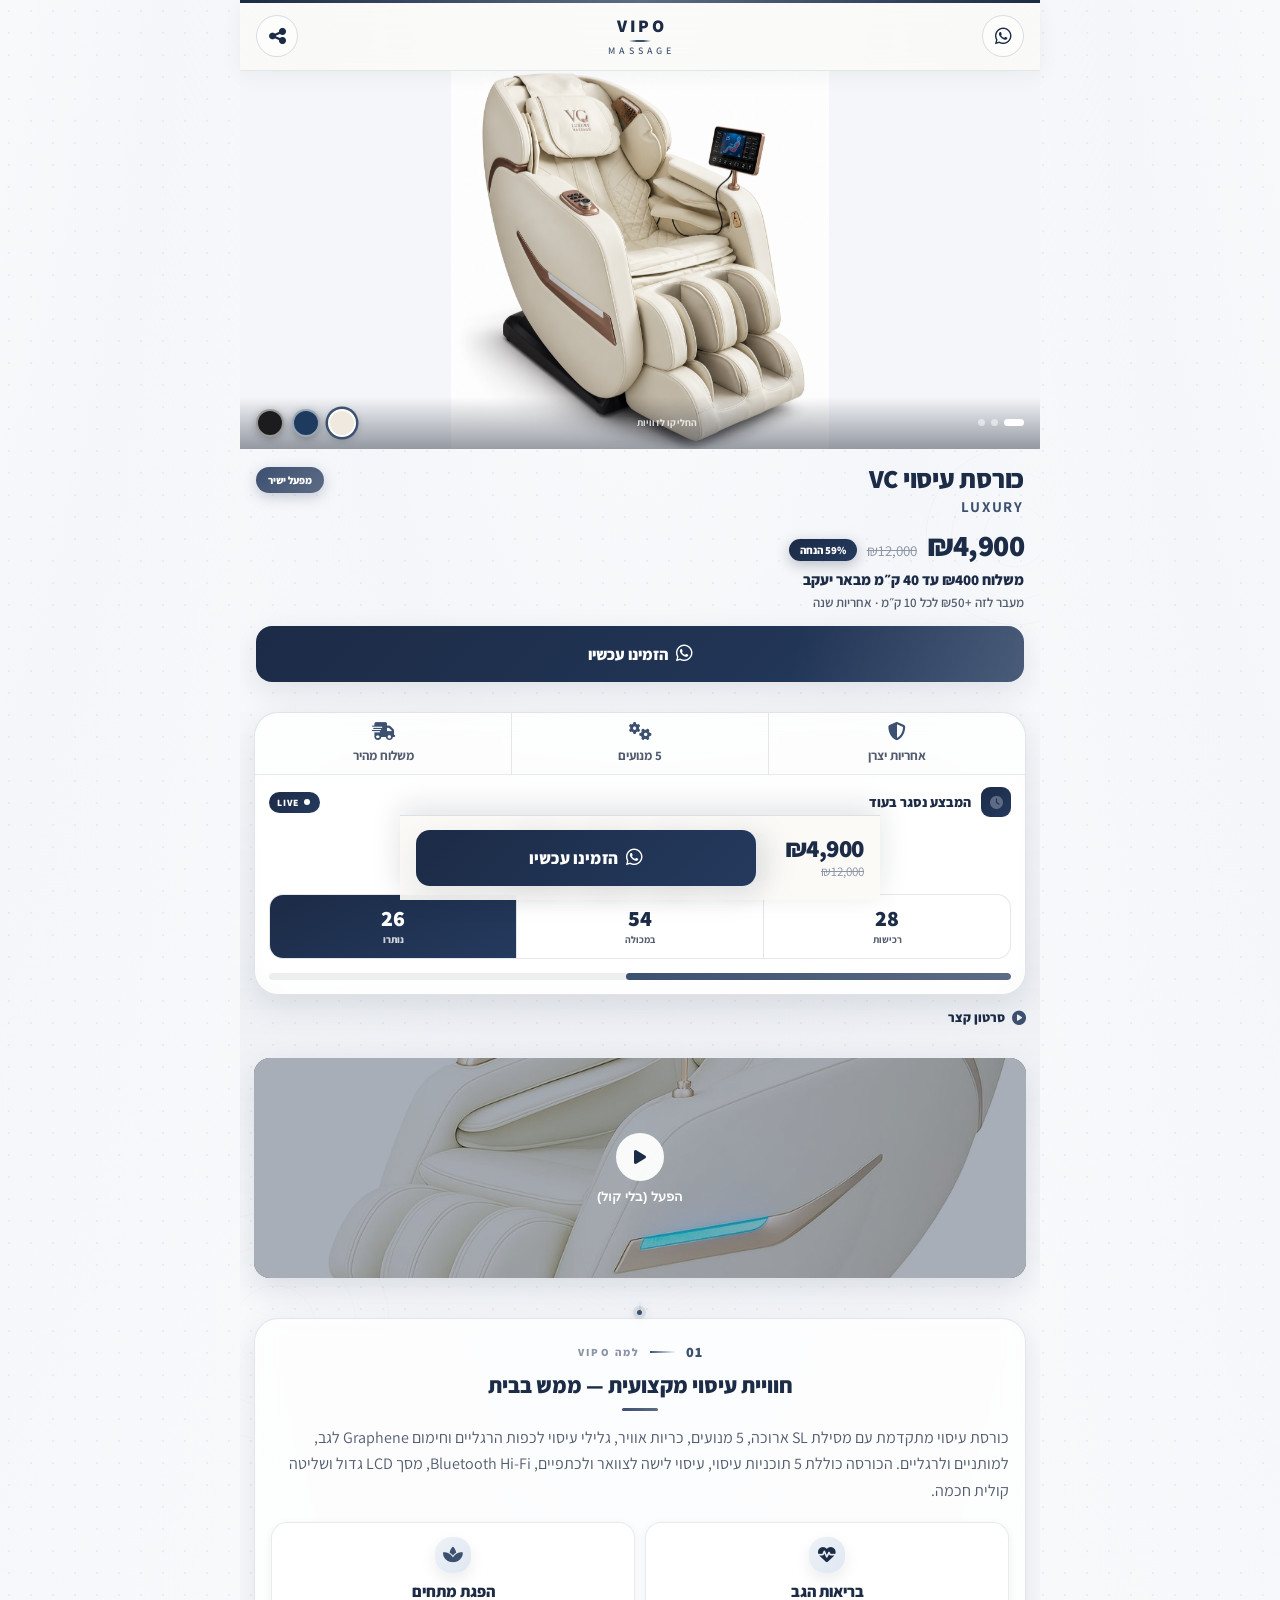
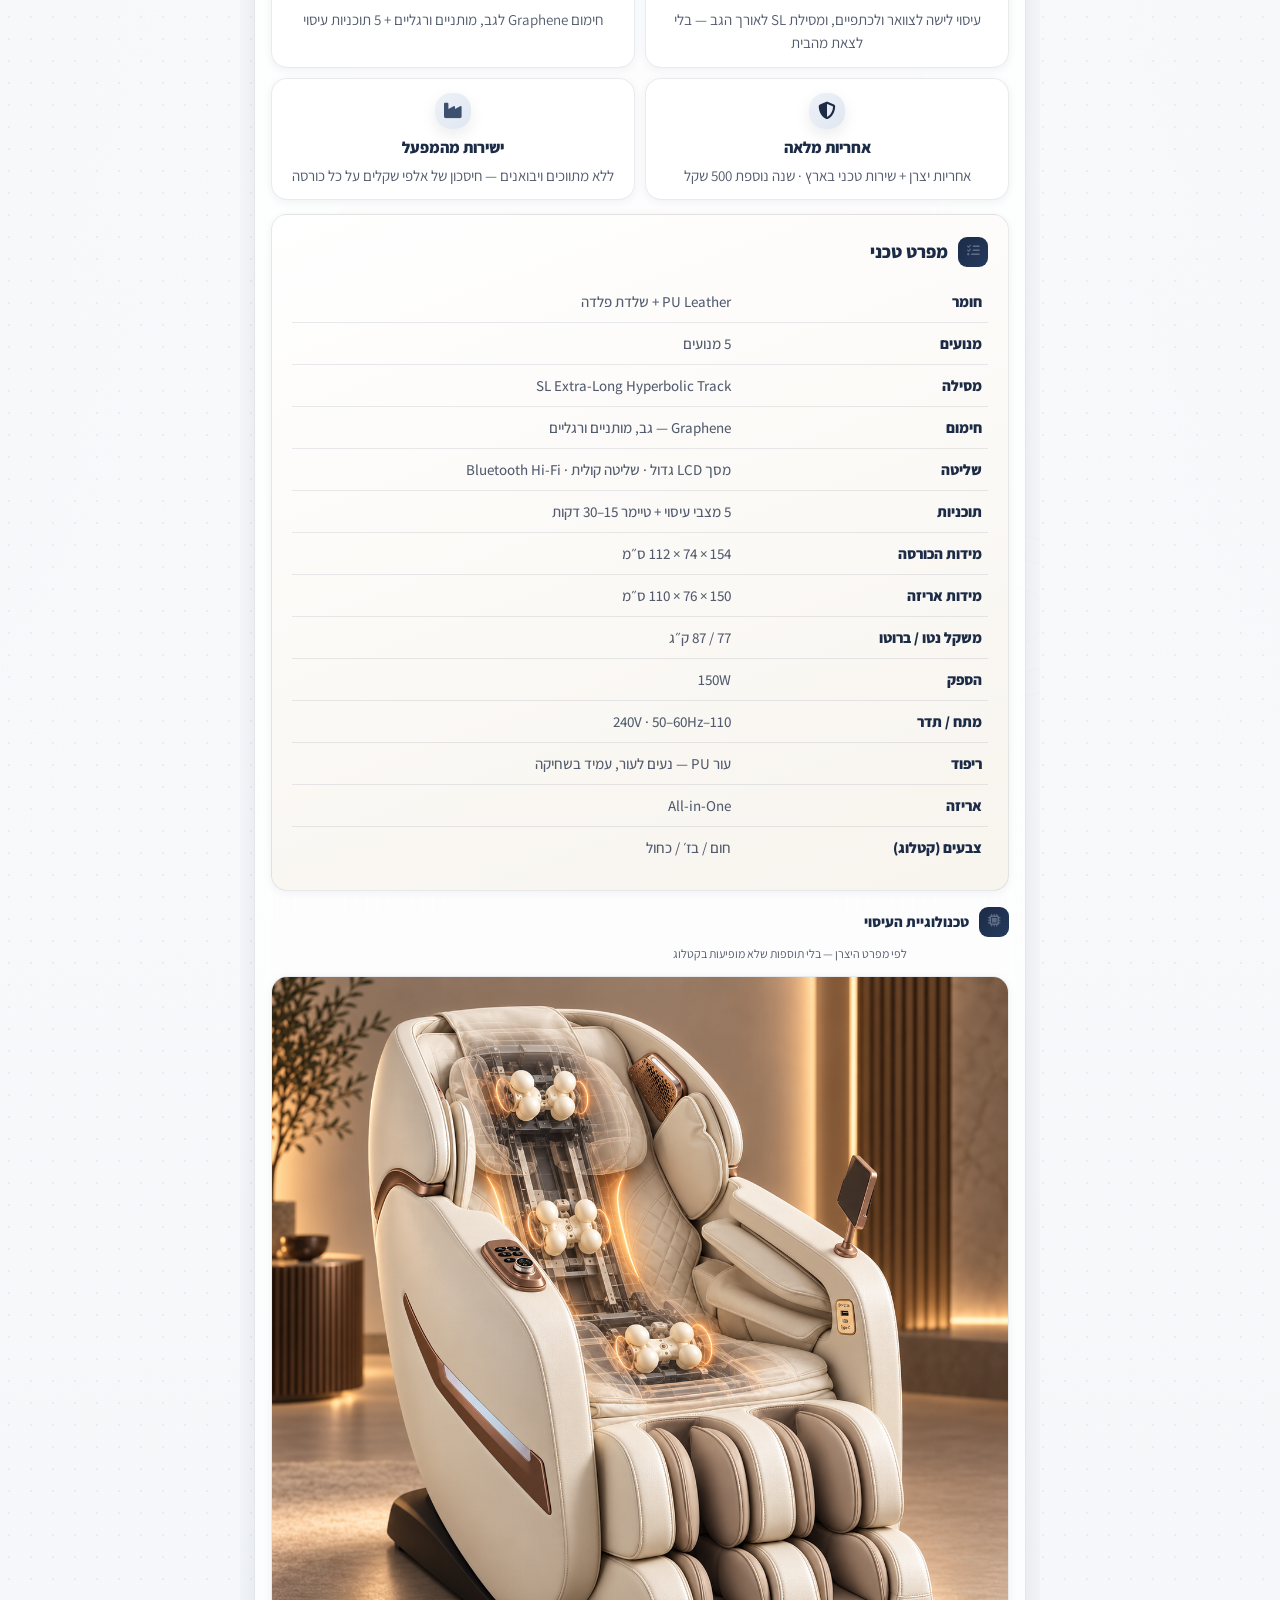
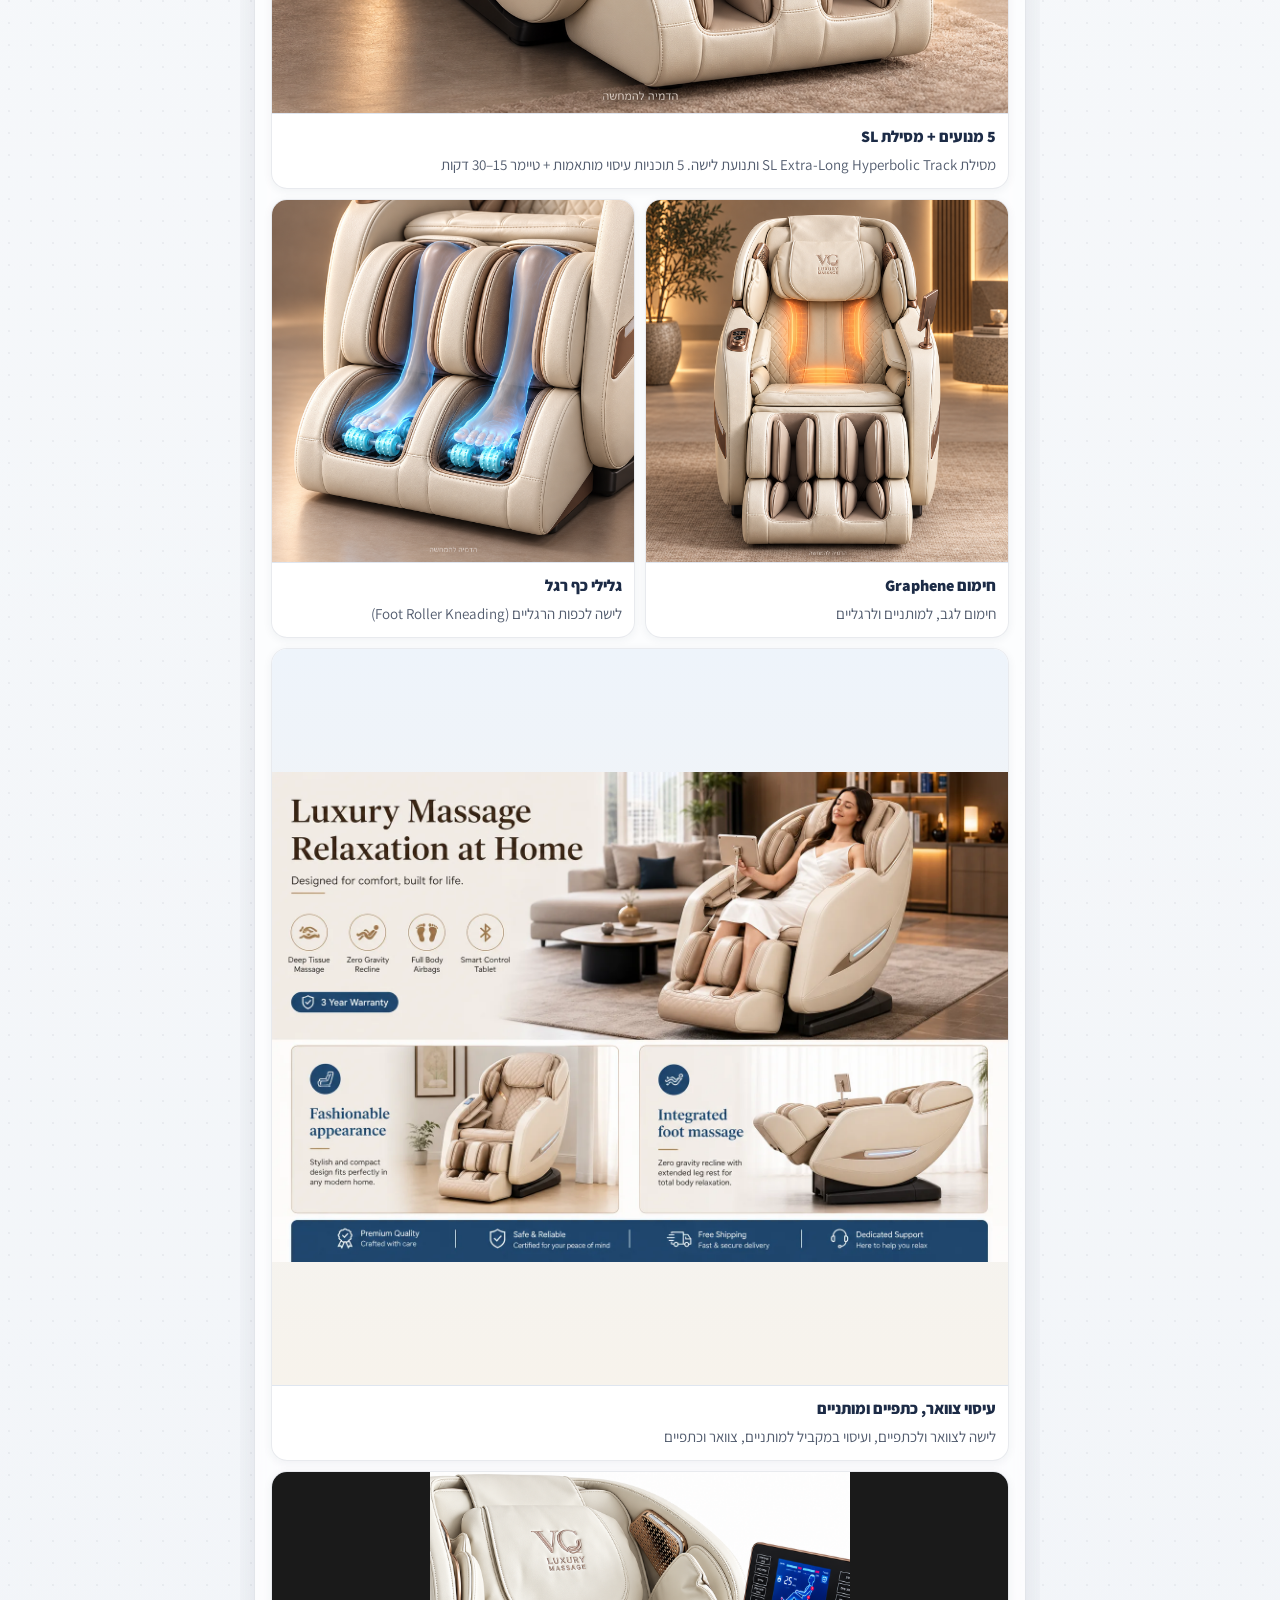
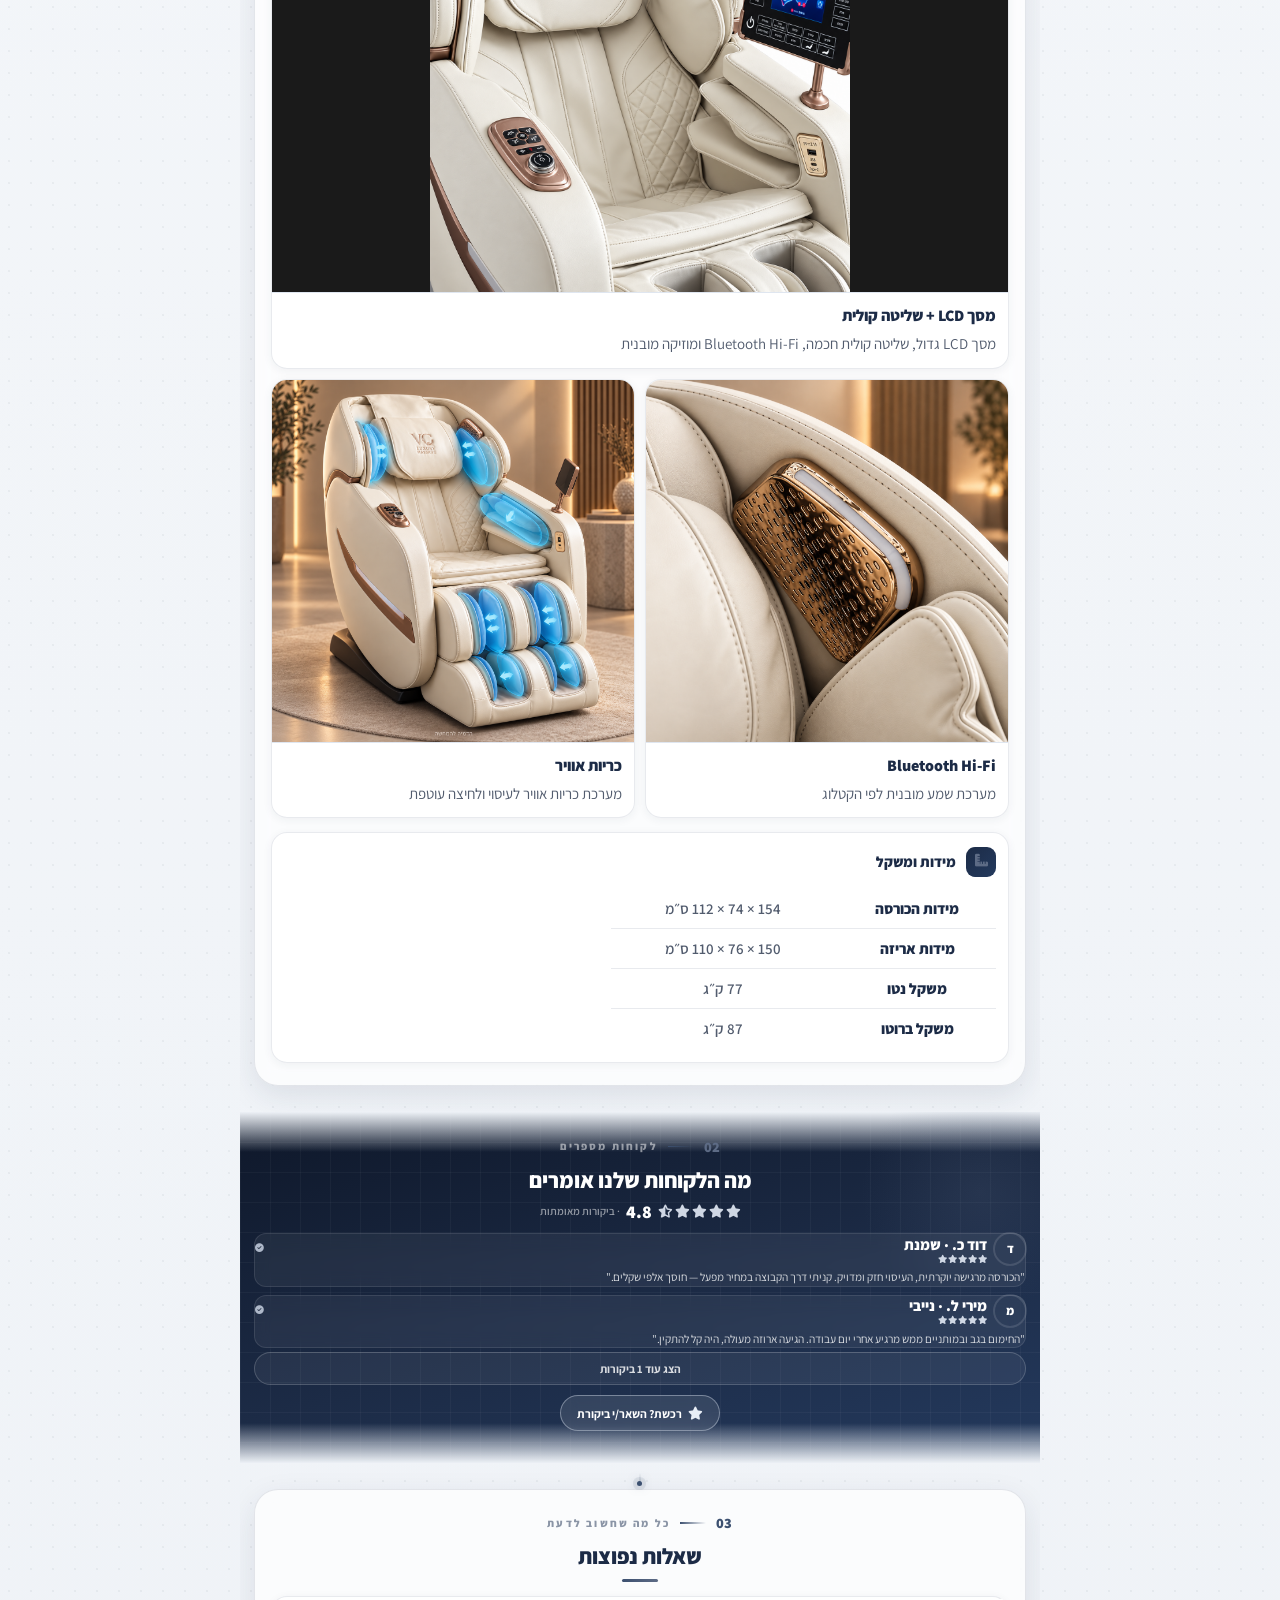
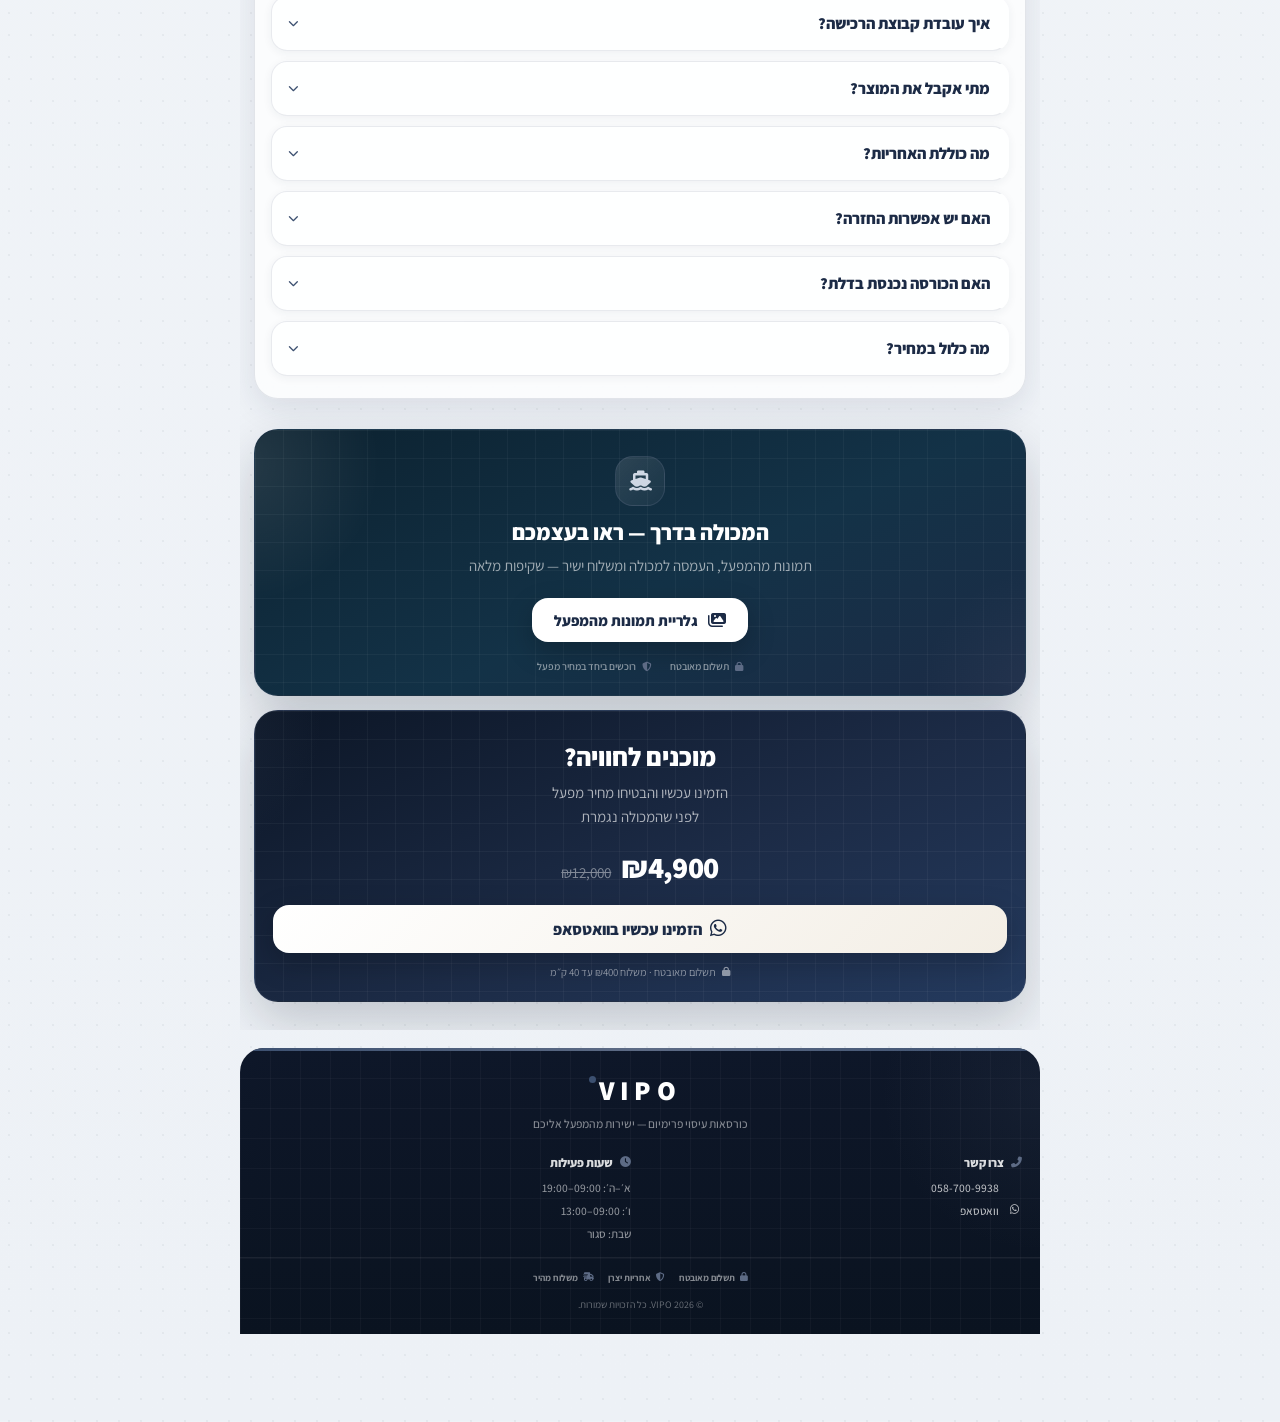
==== commit cabb65b4: "Publish view-only product page" ====
--- a/index.html
+++ b/index.html
@@ -4,9 +4,9 @@
     <meta charset="UTF-8">
     <meta name="viewport" content="width=device-width, initial-scale=1.0, viewport-fit=cover">
     <title>כורסת עיסוי VC - LUXURY | VIPO</title>
-    <meta name="description" content="כורסת עיסוי VC - LUXURY. חוויית עיסוי מקצועית בנוחות הבית שלך">
+    <meta name="description" content="כורסת עיסוי עם מסילת SL, 5 מנועים, כריות אוויר, גלילי כף רגל וחימום Graphene. 5 תוכניות, LCD, Bluetooth Hi-Fi ושליטה קולית.">
     <meta property="og:title" content="כורסת עיסוי VC - LUXURY">
-    <meta property="og:description" content="חוויית עיסוי מקצועית בנוחות הבית שלך">
+    <meta property="og:description" content="כורסת עיסוי עם מסילת SL, 5 מנועים, כריות אוויר וחימום Graphene לגב, מותניים ורגליים.">
     <meta property="og:image" content="assets/images/chair-cream-hires.png">
     <link rel="stylesheet" href="https://cdnjs.cloudflare.com/ajax/libs/font-awesome/6.5.0/css/all.min.css">
     <link rel="stylesheet" href="assets/css/hero-lab.css">
@@ -46,6 +46,7 @@
                 </div>
                 <div class="vp-stage-bar">
                     <div class="vp-dots" id="vpDots"></div>
+                    <span class="vp-swipe-hint">החליקו לזוויות</span>
                     <div class="vp-swatches" id="vpSwatches"></div>
                 </div>
             </div>
@@ -55,20 +56,31 @@
                     <span class="vp-tag">מפעל ישיר</span>
                 </div>
                 <div class="vp-pricing">
-                    <span class="vp-price-now current-price">₪2,900</span>
+                    <span class="vp-price-now current-price">₪4,900</span>
                     <span class="vp-price-was original-price">₪12,000</span>
-                    <span class="vp-badge-save">76% הנחה</span>
-                </div>
-                <p class="vp-price-note">מחיר לאחר הגעת המכולה: <strong>₪3,500</strong></p>
-            </div>
-        </section>
+                    <span class="vp-badge-save">59% הנחה</span>
+                </div>
+                <p class="vp-ship" id="vpShip">משלוח <strong>₪400</strong> עד 40 ק״מ מבאר יעקב</p>
+                <p class="vp-ship-extra" id="vpShipExtra">מעבר לזה +₪50 לכל 10 ק״מ · אחריות שנה</p>
+                <p class="vp-price-note" hidden>מחיר לאחר הגעת המכולה: <strong>₪4,900</strong></p>
+                <button type="button" class="vp-cta join-group-btn">
+                    <i class="fab fa-whatsapp"></i>
+                    <span class="btn-text">הזמינו עכשיו</span>
+                </button>
+            </div>
+        </section>
+
+        <div class="s6-lb" id="s6Lb">
+            <button type="button" class="s6-lb-close" id="s6LbClose" aria-label="סגור"><i class="fas fa-xmark"></i></button>
+            <img id="s6LbImg" src="" alt="">
+        </div>
 
         <section class="s2">
             <div class="s2-bg">
                 <div class="vp-deal-stack reveal">
                     <ul class="vp-trust">
                         <li><i class="fas fa-shield-alt"></i> אחריות יצרן</li>
-                        <li><i class="fas fa-certificate"></i> תקן CE</li>
+                        <li><i class="fas fa-cogs"></i> 5 מנועים</li>
                         <li><i class="fas fa-truck-fast"></i> משלוח מהיר</li>
                     </ul>
                     <div class="s2-card">
@@ -78,7 +90,7 @@
                         <div class="s2-live"><span class="s2-pulse"></span>LIVE</div>
                     </div>
                     <div class="s2-timer">
-                        <div class="s2-t"><span id="s2d">45</span><small>ימים</small></div>
+                        <div class="s2-t"><span id="s2d">30</span><small>ימים</small></div>
                         <span class="s2-t-sep">:</span>
                         <div class="s2-t"><span id="s2h">00</span><small>שעות</small></div>
                         <span class="s2-t-sep">:</span>
@@ -107,14 +119,18 @@
                     </div>
                     </div>
                 </div>
-                <p class="s2-vid-label"><i class="fas fa-play-circle"></i> סרטון הדגמה</p>
-                <div class="s2-video-wrap is-preview" id="demoVideoWrap">
-                    <video id="demoVideo" muted loop playsinline autoplay preload="auto" src="assets/1.mp4">
+                <p class="s2-vid-label"><i class="fas fa-play-circle"></i> סרטון קצר</p>
+                <div class="s2-video-wrap is-idle" id="demoVideoWrap">
+                    <video id="demoVideo" muted playsinline preload="none" poster="assets/images/1.webp">
                         הדפדפן שלך לא תומך בנגן וידאו.
                     </video>
-                    <button type="button" class="s2-video-switch" id="demoVideoSwitch" aria-label="החלף לסרטון מלא עם קול">
+                    <button type="button" class="s2-video-play" id="demoVideoPlay" aria-label="הפעל סרטון קצר בלי קול">
+                        <i class="fas fa-play"></i>
+                        <span>הפעל (בלי קול)</span>
+                    </button>
+                    <button type="button" class="s2-video-switch" id="demoVideoSwitch" hidden aria-label="החלף לסרטון מלא עם קול">
                         <i class="fas fa-volume-up"></i>
-                        <span>סרטון מלא עם קול</span>
+                        <span>עם קול</span>
                     </button>
                 </div>
             </div>
@@ -124,16 +140,17 @@
             <div class="sec-card reveal">
                 <div class="vp-eyebrow"><span class="vp-eyebrow-num">01</span><span class="vp-eyebrow-line"></span><span class="vp-eyebrow-txt">למה VIPO</span></div>
                 <h2 class="sec-card-title">חוויית עיסוי מקצועית — ממש בבית</h2>
+                <p class="s3-lead">כורסת עיסוי מתקדמת עם מסילת SL ארוכה, 5 מנועים, כריות אוויר, גלילי עיסוי לכפות הרגליים וחימום Graphene לגב, למותניים ולרגליים. הכורסה כוללת 5 תוכניות עיסוי, עיסוי לישה לצוואר ולכתפיים, Bluetooth Hi-Fi, מסך LCD גדול ושליטה קולית חכמה.</p>
                 <div class="s3-grid">
                     <div class="s3-ben s3-ben--health reveal">
                         <div class="s3-ben-icon"><i class="fas fa-heart-pulse"></i></div>
                         <strong>בריאות הגב</strong>
-                        <p>הקלה מוכחת על כאבי גב, צוואר ושרירים תפוסים — עיסוי יומי בלי לצאת מהבית</p>
+                        <p>עיסוי לישה לצוואר ולכתפיים, ומסילת SL לאורך הגב — בלי לצאת מהבית</p>
                     </div>
                     <div class="s3-ben s3-ben--relax reveal reveal-delay-1">
                         <div class="s3-ben-icon"><i class="fas fa-spa"></i></div>
                         <strong>הפגת מתחים</strong>
-                        <p>שיאטסו מקצועי עם חימום גרפן — ירידה במתח ושיפור שינה</p>
+                        <p>חימום Graphene לגב, מותניים ורגליים + 5 תוכניות עיסוי</p>
                     </div>
                     <div class="s3-ben s3-ben--shield reveal reveal-delay-2">
                         <div class="s3-ben-icon"><i class="fas fa-shield-alt"></i></div>
@@ -150,117 +167,103 @@
                     <h3 class="s3-specs-title"><i class="fas fa-list-check"></i> מפרט טכני</h3>
                     <table class="s3-specs">
                         <tbody>
-                            <tr><td>מנועים</td><td>5 מנועי עיסוי</td></tr>
-                            <tr><td>מסלול עיסוי</td><td>SL ארוך — צוואר עד ירכיים</td></tr>
-                            <tr><td>חימום</td><td>גרפן — גב, מותניים ורגליים</td></tr>
-                            <tr><td>שליטה</td><td>מסך LCD גדול · פקודות קוליות · Bluetooth HIFI</td></tr>
-                            <tr><td>תוכניות</td><td>5 מצבים מותאמים אישית + טיימר עיסוי</td></tr>
-                            <tr><td>מידות (ישיבה)</td><td>145 × 74 × 115 ס"מ (א×ר×ג)</td></tr>
-                            <tr><td>מידות (שכיבה)</td><td>178 × 74 × 102 ס"מ (א×ר×ג)</td></tr>
-                            <tr><td>פתח דלת מינימלי</td><td>75 ס"מ · 78 ס"מ עם אריזה</td></tr>
-                            <tr><td>ריפוד</td><td>עור PU עמיד ונעים למגע</td></tr>
-                            <tr><td>אריזה</td><td>אריזה שלמה All-in-One</td></tr>
-                            <tr><td>צבעים</td><td>שמנת / אפור / שחור</td></tr>
-                            <tr><td>הספק</td><td>2000W · 220–240V</td></tr>
-                            <tr><td>תקן</td><td>CE + תקן ישראלי</td></tr>
+                            <tr><td>חומר</td><td>PU Leather + שלדת פלדה</td></tr>
+                            <tr><td>מנועים</td><td>5 מנועים</td></tr>
+                            <tr><td>מסילה</td><td>SL Extra-Long Hyperbolic Track</td></tr>
+                            <tr><td>חימום</td><td>Graphene — גב, מותניים ורגליים</td></tr>
+                            <tr><td>שליטה</td><td>מסך LCD גדול · שליטה קולית · Bluetooth Hi-Fi</td></tr>
+                            <tr><td>תוכניות</td><td>5 מצבי עיסוי + טיימר 15–30 דקות</td></tr>
+                            <tr><td>מידות הכורסה</td><td>154 × 74 × 112 ס״מ</td></tr>
+                            <tr><td>מידות אריזה</td><td>150 × 76 × 110 ס״מ</td></tr>
+                            <tr><td>משקל נטו / ברוטו</td><td>77 / 87 ק״ג</td></tr>
+                            <tr><td>הספק</td><td>150W</td></tr>
+                            <tr><td>מתח / תדר</td><td>110–240V · 50–60Hz</td></tr>
+                            <tr><td>ריפוד</td><td>עור PU — נעים לעור, עמיד בשחיקה</td></tr>
+                            <tr><td>אריזה</td><td>All-in-One</td></tr>
+                            <tr><td>צבעים (קטלוג)</td><td>חום / בז׳ / כחול</td></tr>
                         </tbody>
                     </table>
                 </div>
 
                 <div class="s3-tech reveal">
                     <h3 class="s3-tech-title"><i class="fas fa-microchip"></i> טכנולוגיית העיסוי</h3>
-                    <p class="s3-tech-lead">מפרט היצרן — מנגנוני עיסוי, שליטה ותמיכה מלאה לגוף</p>
+                    <p class="s3-tech-lead">לפי מפרט היצרן — בלי תוספות שלא מופיעות בקטלוג</p>
                     <div class="s3-tech-grid">
                         <article class="s3-tech-card s3-tech-card--wide reveal">
                             <div class="s3-tech-media">
-                                <img src="assets/images/features/massage-modes-grid.webp" alt="6 מצבי עיסוי — לישה, שיאטסו, טפיחות ועוד" loading="lazy" width="1200" height="675">
-                            </div>
-                            <div class="s3-tech-body">
-                                <h4>6 טכניקות עיסוי מתקדמות</h4>
-                                <p>לישה, הליכה, שיאטסו, טפיחות, נקישות ורטט — כולל תנועת לישה מקצועית, בתוך 5 מצבים מותאמים אישית</p>
+                                <img src="assets/images/features/internal-mechanism.png" alt="הדמיה — מסילת SL ו־5 מנועים" loading="lazy" width="1200" height="675">
+                            </div>
+                            <div class="s3-tech-body">
+                                <h4>5 מנועים + מסילת SL</h4>
+                                <p>מסילת SL Extra-Long Hyperbolic Track ותנועת לישה. 5 תוכניות עיסוי מותאמות + טיימר 15–30 דקות</p>
                             </div>
                         </article>
                         <article class="s3-tech-card reveal reveal-delay-1">
                             <div class="s3-tech-media">
-                                <img src="assets/images/features/neck-mechanism.webp" alt="מנגנון עיסוי צוואר — תנועה אנכית" loading="lazy" width="800" height="450">
-                            </div>
-                            <div class="s3-tech-body">
-                                <h4>לישת צוואר וכתפיים</h4>
-                                <p>עיסוי לישה ממוקד בצוואר ובכתפיים — כולל אפשרות לעיסוי מותניים+צוואר+כתפיים <strong>במקביל</strong></p>
+                                <img src="assets/images/features/heating.png" alt="הדמיה — חימום Graphene" loading="lazy" width="800" height="450">
+                            </div>
+                            <div class="s3-tech-body">
+                                <h4>חימום Graphene</h4>
+                                <p>חימום לגב, למותניים ולרגליים</p>
                             </div>
                         </article>
                         <article class="s3-tech-card reveal reveal-delay-2">
                             <div class="s3-tech-media">
-                                <img src="assets/images/features/leg-foot-massage.webp" alt="עיסוי רגליים — כריות אוויר, עקב וגלגלוני כף רגל" loading="lazy" width="800" height="450">
-                            </div>
-                            <div class="s3-tech-body">
-                                <h4>גלגלוני כף רגל + כריות אוויר</h4>
-                                <p>לישת גלגלוני כף רגל (Foot Roller) וכריות אוויר מחבקות — עטיפה, הקשה ולישה מלאה לרגליים</p>
+                                <img src="assets/images/features/leg-foot-massage.png" alt="הדמיה — גלילי כף רגל" loading="lazy" width="800" height="450">
+                            </div>
+                            <div class="s3-tech-body">
+                                <h4>גלילי כף רגל</h4>
+                                <p>לישה לכפות הרגליים (Foot Roller Kneading)</p>
                             </div>
                         </article>
                         <article class="s3-tech-card s3-tech-card--wide reveal reveal-delay-1">
                             <div class="s3-tech-media">
-                                <img src="assets/images/features/zero-gravity-lifestyle.webp" alt="כורסה במצב Zero Gravity עם מנגנון רגליים משולב" loading="lazy" width="1200" height="675">
-                            </div>
-                            <div class="s3-tech-body">
-                                <h4>Zero Gravity + עיצוב פרימיום</h4>
-                                <p>מצב שכיבה מלא עם מנגנון רגליים משולב — נוחות מקסימלית ומראה יוקרתי לכל חדר</p>
+                                <img src="assets/images/features/zero-gravity-lifestyle.webp" alt="כורסת עיסוי בבית" loading="lazy" width="1200" height="675">
+                            </div>
+                            <div class="s3-tech-body">
+                                <h4>עיסוי צוואר, כתפיים ומותניים</h4>
+                                <p>לישה לצוואר ולכתפיים, ועיסוי במקביל למותניים, צוואר וכתפיים</p>
                             </div>
                         </article>
                         <article class="s3-tech-card s3-tech-card--wide s3-tech-card--portrait reveal reveal-delay-2">
                             <div class="s3-tech-media">
-                                <img src="assets/images/features/lcd-control-panel.webp" alt="מסך LCD שליטה — תוכניות מהירות, מפת גוף, חימום, Zero Gravity ופקודות קוליות" loading="lazy" width="1536" height="1024">
-                            </div>
-                            <div class="s3-tech-body">
-                                <h4>מסך LCD + פקודות קוליות</h4>
-                                <p>מסך LCD גדול עם תוכניות מהירות, מפת גוף, <strong>טיימר עיסוי</strong>, שליטה בחוזק וחימום — וגם <strong>פקודות קוליות חכמות</strong> ו-Bluetooth HIFI. בנוסף: כפתורי קיצור במשענת.</p>
-                            </div>
-                        </article>
-                    </div>
-                </div>
-
-                <div class="s3-feats reveal">
-                    <h3 class="s3-feats-title"><i class="fas fa-list-check"></i> מה כלול בכורסה</h3>
-                    <div class="s3-feats-groups">
-                        <div class="s3-feats-group">
-                            <h4 class="s3-feats-group-title"><i class="fas fa-hand-holding-heart"></i> טכנולוגיית העיסוי</h4>
-                            <ul class="s3-feats-list">
-                                <li><i class="fas fa-road"></i>מסלול SL לאורך כל עמוד השדרה</li>
-                                <li><i class="fas fa-spa"></i>עיסוי צוואר וכתפיים</li>
-                                <li><i class="fas fa-people-arrows"></i>עיסוי במקביל בכל הגוף</li>
-                                <li><i class="fas fa-shoe-prints"></i>גלגלוני עיסוי לכפות הרגליים</li>
-                                <li><i class="fas fa-wind"></i>כריות אוויר ללחץ אוויר</li>
-                                <li><i class="fas fa-hand-sparkles"></i>תנועת לישה רכה</li>
-                                <li><i class="fas fa-temperature-high"></i>חימום גרפן באזור המותן</li>
-                            </ul>
-                        </div>
-                        <div class="s3-feats-group">
-                            <h4 class="s3-feats-group-title"><i class="fas fa-sliders"></i> בקרה וחוויה</h4>
-                            <ul class="s3-feats-list">
-                                <li><i class="fas fa-microphone"></i>פקודות קוליות</li>
-                                <li><i class="fas fa-sliders"></i>5 מצבי עיסוי מותאמים</li>
-                                <li><i class="fas fa-tablet-screen-button"></i>מסך LCD לשליטה מלאה</li>
-                                <li><i class="fas fa-clock"></i>טיימר עיסוי מתכוונן</li>
-                                <li><i class="fab fa-bluetooth-b"></i>חיבור Bluetooth HIFI</li>
-                                <li><i class="fas fa-couch"></i>ריפוד PU איכותי</li>
-                                <li><i class="fas fa-box"></i>אריזה שלמה All-in-One</li>
-                            </ul>
-                        </div>
+                                <img src="assets/images/features/lcd-control-panel.png" alt="מסך LCD ושליטה בכורסה" loading="lazy" width="1536" height="1024">
+                            </div>
+                            <div class="s3-tech-body">
+                                <h4>מסך LCD + שליטה קולית</h4>
+                                <p>מסך LCD גדול, שליטה קולית חכמה, Bluetooth Hi-Fi ומוזיקה מובנית</p>
+                            </div>
+                        </article>
+                        <article class="s3-tech-card reveal reveal-delay-1">
+                            <div class="s3-tech-media">
+                                <img src="assets/images/features/speaker-detail.png" alt="רמקול Bluetooth Hi-Fi" loading="lazy" width="800" height="450">
+                            </div>
+                            <div class="s3-tech-body">
+                                <h4>Bluetooth Hi-Fi</h4>
+                                <p>מערכת שמע מובנית לפי הקטלוג</p>
+                            </div>
+                        </article>
+                        <article class="s3-tech-card reveal reveal-delay-2">
+                            <div class="s3-tech-media">
+                                <img src="assets/images/features/airbags.png" alt="הדמיה — כריות אוויר" loading="lazy" width="800" height="450">
+                            </div>
+                            <div class="s3-tech-body">
+                                <h4>כריות אוויר</h4>
+                                <p>מערכת כריות אוויר לעיסוי ולחיצה עוטפת</p>
+                            </div>
+                        </article>
                     </div>
                 </div>
 
                 <div class="s3-dims reveal">
-                    <h3 class="s3-dims-title"><i class="fas fa-ruler-combined"></i> מידות והתאמה לדלת</h3>
+                    <h3 class="s3-dims-title"><i class="fas fa-ruler-combined"></i> מידות ומשקל</h3>
                     <div class="s3-dims-grid">
-                        <div class="s3-dims-media">
-                            <img src="assets/images/features/product-dimensions.webp" alt="מידות כורסת עיסוי — ישיבה, שכיבה ורוחב פתח דלת" loading="lazy" width="800" height="1200">
-                        </div>
                         <table class="s3-dims-table">
                             <tbody>
-                                <tr><td>ישיבה</td><td>145 × 74 × 115 ס"מ</td></tr>
-                                <tr><td>שכיבה מלאה</td><td>178 × 74 × 102 ס"מ</td></tr>
-                                <tr><td>פתח דלת (כורסה)</td><td>75 ס"מ</td></tr>
-                                <tr><td>פתח דלת (אריזה)</td><td>78 ס"מ</td></tr>
+                                <tr><td>מידות הכורסה</td><td>154 × 74 × 112 ס״מ</td></tr>
+                                <tr><td>מידות אריזה</td><td>150 × 76 × 110 ס״מ</td></tr>
+                                <tr><td>משקל נטו</td><td>77 ק״ג</td></tr>
+                                <tr><td>משקל ברוטו</td><td>87 ק״ג</td></tr>
                             </tbody>
                         </table>
                     </div>
@@ -268,7 +271,7 @@
             </div>
         </section>
 
-        <section class="s4" id="lpReviewsSection" hidden aria-label="ביקורות לקוחות">
+        <section class="s4" id="lpReviewsSection" aria-label="ביקורות לקוחות">
             <div class="s4-fade-top"></div>
             <div class="s4-glow"></div>
             <div class="s4-head reveal">
@@ -295,7 +298,7 @@
                 <div class="s5-acc">
                     <details class="s5-item">
                         <summary>איך עובדת קבוצת הרכישה?</summary>
-                        <p>קבוצת הרכישה פועלת בשיטת "כוח הקנייה המשותף". ככל שיותר אנשים מצטרפים, המחיר יורד. הקבוצה נסגרת בתאריך היעד ואז מתבצעת הזמנה מרוכזת מהיצרן.</p>
+                        <p>קונים ביחד ישירות מהמפעל — בלי מתווכים. המחיר קבוע: <strong class="current-price">₪4,900</strong>.</p>
                     </details>
                     <details class="s5-item">
                         <summary>מתי אקבל את המוצר?</summary>
@@ -303,7 +306,7 @@
                     </details>
                     <details class="s5-item">
                         <summary>מה כוללת האחריות?</summary>
-                        <p>אחריות יצרן לשנה. שנה נוספת ב-500 שקל. המוצר עומד בתקן ישראלי ובאישור CE.</p>
+                        <p>אחריות יצרן לשנה. שנה נוספת ב-500 שקל.</p>
                     </details>
                     <details class="s5-item">
                         <summary>האם יש אפשרות החזרה?</summary>
@@ -311,11 +314,11 @@
                     </details>
                     <details class="s5-item">
                         <summary>האם הכורסה נכנסת בדלת?</summary>
-                        <p>כן — רוחב הכורסה 74 ס"מ ונדרש פתח דלת של לפחות <strong>75 ס"מ</strong>. עם האריזה המקורית נדרשים <strong>78 ס"מ</strong>. במצב שכיבה מלאה אורך הכורסה 178 ס"מ — מומלץ לוודא מקום בחדר.</p>
-                    </details>
-                    <details class="s5-item">
-                        <summary>למה המחיר משתנה?</summary>
-                        <p>בזמן שהמכולה בדרך מסין המחיר הוא <strong class="current-price">₪2,900</strong>. לאחר הגעת המכולה — <strong>₪3,500</strong>. מחיר השוק: <strong class="original-price">₪12,000</strong>.</p>
+                        <p>מידות האריזה לפי הקטלוג: <strong>150 × 76 × 110 ס״מ</strong>. מומלץ לוודא שהמשלוח נכנס בפתח הבית.</p>
+                    </details>
+                    <details class="s5-item">
+                        <summary>מה כלול במחיר?</summary>
+                        <p>הכורסה במחיר <strong class="current-price">₪4,900</strong>, אחריות יצרן לשנה, ומשלוח עד הבית <strong>₪400 עד 40 ק״מ</strong> מבאר יעקב. מעבר לזה <strong>+₪50 לכל 10 ק״מ</strong>. מחיר השוק: <strong class="original-price">₪12,000</strong>.</p>
                     </details>
                 </div>
             </div>
@@ -337,45 +340,19 @@
             </div>
         </section>
 
-        <section class="s6" id="gallery">
-            <div class="sec-card reveal">
-                <div class="vp-eyebrow"><span class="vp-eyebrow-num">04</span><span class="vp-eyebrow-line"></span><span class="vp-eyebrow-txt">מבט מקרוב</span></div>
-                <h2 class="sec-card-title">גלריית תמונות</h2>
-                <div class="s6-grid" id="s6Grid">
-                    <a href="#" class="s6-thumb s6-thumb--lg" data-img="assets/images/chair-cream-hires.png">
-                        <img src="assets/images/chair-cream-hires.png" alt="כורסת עיסוי — שמנת" loading="lazy">
-                        <span class="s6-label">שמנת</span>
-                    </a>
-                    <a href="#" class="s6-thumb" data-img="assets/images/chair-gray-hires.png">
-                        <img src="assets/images/chair-gray-hires.png" alt="כורסת עיסוי — אפור" loading="lazy">
-                        <span class="s6-label">אפור</span>
-                    </a>
-                    <a href="#" class="s6-thumb" data-img="assets/images/chair-black-hires.png">
-                        <img src="assets/images/chair-black-hires.png" alt="כורסת עיסוי — שחור" loading="lazy">
-                        <span class="s6-label">שחור</span>
-                    </a>
-                </div>
-            </div>
-        </section>
-
-        <div class="s6-lb" id="s6Lb">
-            <button type="button" class="s6-lb-close" id="s6LbClose" aria-label="סגור"><i class="fas fa-xmark"></i></button>
-            <img id="s6LbImg" src="" alt="">
-        </div>
-
         <section class="s7">
             <div class="s7-inner reveal">
                 <h2 class="s7-title">מוכנים לחוויה?</h2>
                 <p class="s7-sub">הזמינו עכשיו והבטיחו מחיר מפעל<br>לפני שהמכולה נגמרת</p>
                 <div class="s7-price-row">
-                    <span class="s7-now current-price">₪2,900</span>
+                    <span class="s7-now current-price">₪4,900</span>
                     <span class="s7-was original-price">₪12,000</span>
                 </div>
                 <button type="button" class="s7-cta join-group-btn">
                     <i class="fab fa-whatsapp"></i>
                     <span class="btn-text">הזמינו עכשיו בוואטסאפ</span>
                 </button>
-                <p class="s7-note"><i class="fas fa-lock"></i> תשלום מאובטח · משלוח עד הבית</p>
+                <p class="s7-note"><i class="fas fa-lock"></i> תשלום מאובטח · משלוח ₪400 עד 40 ק״מ</p>
             </div>
         </section>
     </main>
@@ -417,7 +394,7 @@
     <div class="vp-sticky">
         <div class="vp-sticky-inner">
             <div class="vp-sticky-price">
-                <span class="vp-sticky-now current-price">₪2,900</span>
+                <span class="vp-sticky-now current-price">₪4,900</span>
                 <span class="vp-sticky-was original-price">₪12,000</span>
             </div>
             <button type="button" class="vp-sticky-btn join-group-btn">
--- a/assets/css/hero-lab.css
+++ b/assets/css/hero-lab.css
@@ -34,6 +34,13 @@
     /* type */
     --sans:    'Assistant', -apple-system, BlinkMacSystemFont, 'Segoe UI', sans-serif;
     --display: 'Assistant', -apple-system, BlinkMacSystemFont, 'Segoe UI', sans-serif;
+    --fs-xs: 0.8125rem;
+    --fs-sm: 0.9375rem;
+    --fs-md: 1rem;
+    --fs-lg: 1.125rem;
+    --fs-xl: 1.375rem;
+    --fs-2xl: 1.625rem;
+    --fs-price: 1.875rem;
     --max:  480px;
     /* shadow */
     --sh-sm: 0 2px 10px rgba(28,43,70,.06);
@@ -54,6 +61,8 @@
     max-width: var(--max);
     margin: 0 auto;
     font-size: 16px;
+    -webkit-text-size-adjust: 100%;
+    text-size-adjust: 100%;
 }
 
 /* Continuous warm base — breaks pure white across the whole page */
@@ -106,14 +115,13 @@
 @keyframes vpShimmer{ 0%{ background-position: -200% 0; } 100%{ background-position: 200% 0; } }
 @keyframes vpFloat  { 0%,100%{ transform: translateY(0); } 50%{ transform: translateY(-6px); } }
 
-.reveal { opacity: 0; transform: translateY(30px);
-    transition: opacity .7s cubic-bezier(.22,1,.36,1), transform .7s cubic-bezier(.22,1,.36,1); }
-.reveal.is-visible { opacity: 1; transform: none; }
-.reveal--zoom { transform: scale(.94); }
-.reveal--zoom.is-visible { transform: none; }
-.reveal-delay-1 { transition-delay: .08s; }
-.reveal-delay-2 { transition-delay: .16s; }
-.reveal-delay-3 { transition-delay: .24s; }
+.reveal,
+.reveal.is-visible,
+.reveal--zoom,
+.reveal--zoom.is-visible {
+    opacity: 1;
+    transform: none;
+}
 
 /* ── Decorative concentric-ring graphics ── */
 .vp-orb { position: absolute; border-radius: 50%; pointer-events: none; z-index: 0;
@@ -180,7 +188,10 @@
 .vp-hero { display: flex; flex-direction: column; padding-bottom: 8px; }
 
 .vp-stage {
-    position: relative; width: 100%; aspect-ratio: 4/3; overflow: hidden;
+    position: relative; width: 100%; aspect-ratio: 4 / 3; max-height: 42vh;
+    overflow: hidden; cursor: grab;
+    touch-action: pan-y;
+}
     background:
         radial-gradient(80% 80% at 50% 30%, #fff 0%, var(--cream) 60%, var(--ivory) 100%);
 }
@@ -189,7 +200,7 @@
     box-shadow: inset 0 -40px 50px -30px rgba(28,43,70,.12);
 }
 .vp-stage img {
-    width: 100%; height: 100%; object-fit: cover; display: block;
+    width: 100%; height: 100%; object-fit: contain; display: block;
     transition: opacity .35s ease, transform .35s ease;
     transform-origin: center;
 }
@@ -200,6 +211,7 @@
     display: flex; align-items: center; justify-content: space-between;
     padding: 12px 16px;
     background: linear-gradient(to top, rgba(14,23,41,.42), transparent);
+    cursor: default;
 }
 .vp-dots { display: flex; gap: 6px; align-items: center; }
 .vp-dot {
@@ -207,6 +219,10 @@
     background: rgba(255,255,255,.5); cursor: pointer; transition: width .25s, background .2s;
 }
 .vp-dot.is-on { width: 20px; border-radius: 999px; background: #fff; }
+.vp-swipe-hint {
+    font-size: .62rem; font-weight: 700; color: rgba(255,255,255,.78);
+    letter-spacing: .02em; white-space: nowrap;
+}
 .vp-swatches { display: flex; gap: 8px; align-items: center; }
 .vp-swatch {
     width: 28px; height: 28px; border-radius: 50%;
@@ -221,11 +237,11 @@
 
 .vp-title-row { display: flex; align-items: flex-start; justify-content: space-between; gap: 12px; margin-bottom: 14px; }
 .vp-title {
-    font-family: var(--display); font-size: 1.75rem; font-weight: 900;
-    color: var(--navy); line-height: 1.15; letter-spacing: -0.01em;
+    font-family: var(--display); font-size: var(--fs-2xl); font-weight: 900;
+    color: var(--navy); line-height: 1.2; letter-spacing: -0.01em;
 }
 .vp-title span {
-    display: block; font-family: var(--sans); font-size: .82rem; font-weight: 700;
+    display: block; font-family: var(--sans); font-size: var(--fs-sm); font-weight: 700;
     color: var(--accent); letter-spacing: .12em; text-transform: uppercase; margin-top: 6px;
 }
 .vp-tag {
@@ -236,8 +252,8 @@
 }
 
 .vp-pricing { display: flex; align-items: baseline; gap: 10px; flex-wrap: wrap; margin-bottom: 6px; }
-.vp-price-now { font-family: var(--display); font-size: 2.3rem; font-weight: 900; color: var(--navy); letter-spacing: -0.02em; line-height: 1; }
-.vp-price-was { font-size: .9rem; color: var(--ink-3); text-decoration: line-through; }
+.vp-price-now { font-family: var(--display); font-size: var(--fs-price); font-weight: 900; color: var(--navy); letter-spacing: -0.02em; line-height: 1; }
+.vp-price-was { font-size: var(--fs-sm); color: var(--ink-3); text-decoration: line-through; }
 .vp-badge-save {
     font-size: .68rem; font-weight: 800; color: #fff;
     background: linear-gradient(135deg, var(--navy), var(--navy-2));
@@ -246,6 +262,20 @@
 }
 .vp-price-note { font-size: .78rem; color: var(--ink-2); margin-bottom: 16px; }
 .vp-price-note strong { color: var(--ink); font-weight: 800; }
+.vp-ship {
+    margin: 2px 0 0; font-size: var(--fs-sm); font-weight: 800;
+    color: var(--navy); line-height: 1.4;
+}
+.vp-ship strong { font-weight: 900; }
+.vp-ship-extra {
+    margin: 4px 0 0; font-size: var(--fs-xs); font-weight: 600;
+    color: var(--ink-2); line-height: 1.4;
+}
+.vp-hero .vp-cta { margin-top: 14px; }
+.vp-include {
+    margin: 10px 0 4px; text-align: center; font-size: var(--fs-sm); font-weight: 700;
+    color: var(--ink-2); line-height: 1.5;
+}
 
 .vp-trust {
     display: flex; list-style: none; border-radius: var(--r); overflow: hidden;
@@ -253,7 +283,7 @@
     border: 1px solid rgba(93,107,133,.18); box-shadow: var(--sh-sm);
 }
 .vp-trust li {
-    flex: 1; text-align: center; padding: 13px 4px; font-size: .68rem; font-weight: 700;
+    flex: 1; text-align: center; padding: 13px 4px; font-size: var(--fs-xs); font-weight: 700;
     color: var(--ink-2); display: flex; flex-direction: column; align-items: center; gap: 6px;
     transition: background .2s;
 }
@@ -399,8 +429,8 @@
 }
 .sec-card:hover { box-shadow: var(--sh-lg); transform: translateY(-3px); }
 .sec-card-title {
-    font-family: var(--display); font-size: 1.4rem; font-weight: 800;
-    color: var(--navy); line-height: 1.28; margin-bottom: 22px;
+    font-family: var(--display); font-size: var(--fs-xl); font-weight: 800;
+    color: var(--navy); line-height: 1.3; margin-bottom: 22px;
 }
 .sec-card-title::after {
     content: ''; display: block; width: 44px; height: 3px;
@@ -412,6 +442,9 @@
    Section 3 — Benefits + Specs
 ══════════════════════════════════════════════ */
 .s3 { padding: 30px 16px; }
+.s3-lead {
+    font-size: var(--fs-md); color: var(--ink-2); line-height: 1.65; margin: 0 0 18px; text-align: start;
+}
 .s3-grid { display: grid; grid-template-columns: 1fr 1fr; gap: 12px; margin-bottom: 20px; }
 .s3-ben {
     display: flex; flex-direction: column; align-items: center; text-align: center;
@@ -429,15 +462,15 @@
 .s3-ben--relax   .s3-ben-icon { background: linear-gradient(135deg,#eef2f8,#dfe7f1); color: var(--accent); }
 .s3-ben--shield  .s3-ben-icon { background: linear-gradient(135deg,#eef2f8,#dfe7f1); color: var(--navy); }
 .s3-ben--factory .s3-ben-icon { background: linear-gradient(135deg,#eef2f8,#dfe7f1); color: var(--accent); }
-.s3-ben strong { display: block; font-size: .86rem; font-weight: 800; color: var(--navy); margin-bottom: 6px; }
-.s3-ben p { font-size: .72rem; color: var(--ink-2); line-height: 1.55; margin: 0; }
+.s3-ben strong { display: block; font-size: var(--fs-md); font-weight: 800; color: var(--navy); margin-bottom: 6px; }
+.s3-ben p { font-size: var(--fs-sm); color: var(--ink-2); line-height: 1.55; margin: 0; }
 
 .s3-specs-card {
     background: linear-gradient(160deg, rgba(255,255,255,.9), rgba(247,243,236,.9));
     border-radius: var(--r); padding: 22px 20px; margin-top: 4px; text-align: start;
     border: 1px solid rgba(93,107,133,.14); box-shadow: var(--sh-sm);
 }
-.s3-specs-title { font-size: .92rem; font-weight: 800; color: var(--navy); display: flex; align-items: center; gap: 10px; margin-bottom: 14px; }
+.s3-specs-title { font-size: var(--fs-lg); font-weight: 800; color: var(--navy); display: flex; align-items: center; gap: 10px; margin-bottom: 14px; }
 .s3-specs-title i {
     width: 30px; height: 30px; border-radius: 9px;
     background: linear-gradient(135deg, var(--navy), var(--navy-2));
@@ -446,7 +479,7 @@
 .s3-specs { width: 100%; border-collapse: collapse; }
 .s3-specs tr { border-bottom: 1px solid rgba(93,107,133,.14); }
 .s3-specs tr:last-child { border-bottom: none; }
-.s3-specs td { padding: 11px 6px; font-size: .78rem; vertical-align: top; }
+.s3-specs td { padding: 11px 6px; font-size: var(--fs-sm); vertical-align: top; }
 .s3-specs td:first-child { font-weight: 800; color: var(--navy); white-space: nowrap; padding-inline-end: 12px; width: 36%; }
 .s3-specs td:last-child { color: var(--ink-2); font-weight: 500; }
 
@@ -479,21 +512,21 @@
     border-bottom: 1px solid rgba(93,107,133,.1);
 }
 .s3-tech-media img {
-    display: block; width: 100%; height: auto; aspect-ratio: 16 / 9;
-    object-fit: cover; object-position: center;
-}
-.s3-tech-card:not(.s3-tech-card--wide) .s3-tech-media img { aspect-ratio: 4 / 3; }
+    display: block; width: 100%; height: auto; aspect-ratio: 1 / 1;
+    object-fit: contain; object-position: center;
+}
+.s3-tech-card:not(.s3-tech-card--wide) .s3-tech-media img { aspect-ratio: 1 / 1; }
 .s3-tech-body { padding: 14px 14px 16px; text-align: start; }
 .s3-tech-body h4 {
-    font-size: .84rem; font-weight: 800; color: var(--navy); margin: 0 0 6px;
+    font-size: var(--fs-md); font-weight: 800; color: var(--navy); margin: 0 0 6px;
 }
 .s3-tech-body p {
-    font-size: .72rem; color: var(--ink-2); line-height: 1.55; margin: 0;
+    font-size: var(--fs-sm); color: var(--ink-2); line-height: 1.55; margin: 0;
 }
 @media (min-width: 640px) {
     .s3-tech-grid { grid-template-columns: repeat(2, minmax(0, 1fr)); }
     .s3-tech-card--wide { grid-column: 1 / -1; }
-    .s3-tech-card--wide .s3-tech-media img { aspect-ratio: 21 / 9; max-height: 280px; }
+    .s3-tech-card--wide .s3-tech-media img { aspect-ratio: 1 / 1; max-height: none; }
 }
 .s3-tech-card--portrait .s3-tech-media img {
     aspect-ratio: auto; max-height: 360px; object-fit: contain; object-position: center;
@@ -582,7 +615,7 @@
 .s3-dims-table { width: 100%; border-collapse: collapse; }
 .s3-dims-table tr { border-bottom: 1px solid rgba(93,107,133,.14); }
 .s3-dims-table tr:last-child { border-bottom: none; }
-.s3-dims-table td { padding: 10px 6px; font-size: .76rem; vertical-align: top; }
+.s3-dims-table td { padding: 10px 6px; font-size: var(--fs-sm); vertical-align: top; }
 .s3-dims-table td:first-child { font-weight: 800; color: var(--navy); white-space: nowrap; padding-inline-end: 10px; width: 42%; }
 .s3-dims-table td:last-child { color: var(--ink-2); font-weight: 600; }
 @media (min-width: 640px) {
@@ -611,7 +644,7 @@
 .s4 .vp-eyebrow-txt { color: rgba(255,255,255,.5); }
 .s4 .vp-eyebrow-num { color: var(--accent-2); }
 .s4-head { text-align: center; }
-.s4-title { font-family: var(--display); font-size: 1.12rem; font-weight: 800; color: #fff; margin-bottom: 8px; }
+.s4-title { font-family: var(--display); font-size: var(--fs-xl); font-weight: 800; color: #fff; margin-bottom: 8px; }
 
 .s4-rating-row { display: flex; align-items: center; justify-content: center; gap: 6px; margin-bottom: 14px; flex-wrap: wrap; }
 .s4-stars { display: flex; gap: 2px; color: #cfd7e4; font-size: .82rem; }
@@ -635,12 +668,12 @@
     box-shadow: 0 0 0 2px rgba(255,255,255,.12);
 }
 .s4-meta { flex: 1; min-width: 0; }
-.s4-meta strong { display: block; font-size: .72rem; font-weight: 800; color: #fff; white-space: nowrap; overflow: hidden; text-overflow: ellipsis; }
+.s4-meta strong { display: block; font-size: var(--fs-sm); font-weight: 800; color: #fff; white-space: nowrap; overflow: hidden; text-overflow: ellipsis; }
 .s4-mini-stars { display: flex; gap: 1px; color: #cfd7e4; font-size: .52rem; margin-top: 1px; }
 .s4-badge { font-size: .52rem; font-weight: 700; color: #aeb8c9; display: flex; align-items: center; gap: 3px; flex-shrink: 0; }
 .s4-badge i { font-size: .55rem; }
 .s4-body {
-    font-size: .72rem; color: rgba(255,255,255,.78); line-height: 1.45; margin: 0;
+    font-size: var(--fs-sm); color: rgba(255,255,255,.78); line-height: 1.45; margin: 0;
     position: relative; padding-inline-start: 0;
     display: -webkit-box; -webkit-line-clamp: 3; -webkit-box-orient: vertical; overflow: hidden;
 }
@@ -669,7 +702,7 @@
 .s5-item[open] { background: #fff; border-inline-start: 3px solid var(--accent); box-shadow: var(--sh-md); }
 .s5-item summary {
     display: flex; align-items: center; justify-content: space-between; gap: 12px;
-    padding: 16px 16px; font-size: .86rem; font-weight: 800; color: var(--navy);
+    padding: 16px 16px; font-size: var(--fs-md); font-weight: 800; color: var(--navy);
     cursor: pointer; list-style: none;
 }
 .s5-item summary::-webkit-details-marker { display: none; }
@@ -678,7 +711,7 @@
     font-size: .66rem; color: var(--accent); transition: transform .25s; flex-shrink: 0;
 }
 .s5-item[open] summary::after { transform: rotate(180deg); }
-.s5-item p { padding: 0 16px 16px; font-size: .8rem; color: var(--ink-2); line-height: 1.65; margin: 0; }
+.s5-item p { padding: 0 16px 16px; font-size: var(--fs-sm); color: var(--ink-2); line-height: 1.65; margin: 0; }
 /* ══════════════════════════════════════════════
    Section 6 — Container on its way (DARK feature)
 ══════════════════════════════════════════════ */
@@ -710,8 +743,8 @@
     font-size: 1.5rem; color: #cfd7e4; margin-bottom: 16px;
     animation: vpFloat 4s ease-in-out infinite;
 }
-.s8-title { font-family: var(--display); font-size: 1.35rem; font-weight: 800; color: #fff; margin-bottom: 8px; }
-.s8-sub { font-size: .82rem; color: rgba(255,255,255,.6); margin-bottom: 20px; line-height: 1.6; }
+.s8-title { font-family: var(--display); font-size: var(--fs-xl); font-weight: 800; color: #fff; margin-bottom: 8px; }
+.s8-sub { font-size: var(--fs-sm); color: rgba(255,255,255,.6); margin-bottom: 20px; line-height: 1.6; }
 .s8-btn {
     display: inline-flex; align-items: center; justify-content: center; gap: 10px;
     min-height: 50px; padding: 0 30px; border-radius: var(--r);
@@ -736,9 +769,9 @@
     transition: transform .25s, box-shadow .25s;
 }
 .s6-thumb:hover { transform: translateY(-3px) scale(1.01); box-shadow: var(--sh-md); }
-.s6-thumb--lg { grid-column: 1 / -1; aspect-ratio: 16/10; }
+.s6-thumb--lg { grid-column: 1 / -1; aspect-ratio: 1 / 1; }
 .s6-thumb:not(.s6-thumb--lg) { aspect-ratio: 1/1; }
-.s6-thumb img { width: 100%; height: 100%; object-fit: cover; display: block; transition: transform .4s; }
+.s6-thumb img { width: 100%; height: 100%; object-fit: contain; display: block; transition: transform .4s; background: #fff; }
 .s6-thumb:hover img { transform: scale(1.06); }
 .s6-label {
     position: absolute; bottom: 10px; right: 10px;
@@ -779,10 +812,10 @@
 .s7-inner:hover { transform: translateY(-3px); box-shadow: 0 26px 60px rgba(14,23,41,.4); }
 .s7-inner::before { content: ''; position: absolute; top: -50%; left: -30%; width: 300px; height: 300px; background: radial-gradient(circle, rgba(93,107,133,.18), transparent 70%); pointer-events: none; }
 .s7-inner > * { position: relative; z-index: 2; }
-.s7-title { font-family: var(--display); font-size: 1.6rem; font-weight: 900; margin-bottom: 8px; }
-.s7-sub { font-size: .84rem; opacity: .65; line-height: 1.6; margin-bottom: 18px; }
+.s7-title { font-family: var(--display); font-size: var(--fs-2xl); font-weight: 900; margin-bottom: 8px; }
+.s7-sub { font-size: var(--fs-sm); opacity: .65; line-height: 1.6; margin-bottom: 18px; }
 .s7-price-row { display: flex; align-items: baseline; justify-content: center; gap: 10px; margin-bottom: 18px; }
-.s7-now { font-family: var(--display); font-size: 2.4rem; font-weight: 900; letter-spacing: -0.02em; }
+.s7-now { font-family: var(--display); font-size: var(--fs-price); font-weight: 900; letter-spacing: -0.02em; }
 .s7-was { font-size: .95rem; text-decoration: line-through; opacity: .45; }
 .s7-cta {
     display: inline-flex; align-items: center; justify-content: center; gap: 10px;
--- a/assets/css/hero-lab-site.css
+++ b/assets/css/hero-lab-site.css
@@ -69,9 +69,9 @@
     text-transform: uppercase;
 }
 
-/* ── Compact layout: smaller content, header stays full size ── */
+/* ── Base size stays 16px so rem sizes match across the page ── */
 html {
-    font-size: 14px;
+    font-size: 16px;
     -webkit-text-size-adjust: 100%;
     text-size-adjust: 100%;
 }
@@ -98,11 +98,11 @@
 }
 
 .vp-header .vp-logo-word {
-    font-size: 16px;
+    font-size: 1rem;
 }
 
 .vp-header .vp-logo-tag {
-    font-size: 8.5px;
+    font-size: 0.6875rem;
 }
 
 .vp-header .vp-logo-rule {
@@ -112,7 +112,8 @@
 }
 
 main .vp-stage {
-    aspect-ratio: 16 / 11;
+    aspect-ratio: 4 / 3;
+    max-height: 42vh;
 }
 
 /* Smooth crossfade — no scale flicker */
@@ -128,7 +129,7 @@
     inset: 0;
     width: 100%;
     height: 100%;
-    object-fit: cover;
+    object-fit: contain;
     opacity: 0;
     transform: none !important;
     transition: opacity 0.65s ease-in-out;
@@ -151,26 +152,12 @@
     padding: 14px 16px 10px;
 }
 
-main .vp-title {
-    font-size: 1.5rem;
-}
-
 main .vp-title span {
-    font-size: 0.74rem;
     margin-top: 4px;
-}
-
-main .vp-price-now {
-    font-size: 2rem;
 }
 
 main .vp-trust li {
     padding: 10px 4px;
-    font-size: 0.64rem;
-}
-
-main .vp-trust i {
-    font-size: 1rem;
 }
 
 main .s2-bg {
@@ -190,7 +177,7 @@
 }
 
 main .s2-t span {
-    font-size: 1.2rem;
+    font-size: var(--fs-xl);
 }
 
 main .s2-t {
@@ -199,7 +186,7 @@
 }
 
 main .s2-stat-num {
-    font-size: 1.3rem;
+    font-size: var(--fs-xl);
 }
 
 main .s3,
@@ -214,7 +201,6 @@
 }
 
 main .s4-title {
-    font-size: 1.05rem;
     margin-bottom: 6px;
 }
 
@@ -223,7 +209,7 @@
 }
 
 main .s4-avg {
-    font-size: 1.05rem;
+    font-size: var(--fs-lg);
 }
 
 main .s4-badge span.s4-badge-txt {
@@ -243,7 +229,6 @@
 }
 
 main .sec-card-title {
-    font-size: 1.2rem;
     margin-bottom: 14px;
 }
 
@@ -290,7 +275,7 @@
 }
 
 main .s3-feats-title {
-    font-size: .86rem;
+    font-size: var(--fs-lg);
     margin-bottom: 12px;
 }
 
@@ -299,11 +284,11 @@
 }
 
 main .s3-feats-group-title {
-    font-size: .62rem;
+    font-size: var(--fs-sm);
 }
 
 main .s3-feats-list li {
-    font-size: .62rem;
+    font-size: var(--fs-sm);
     padding: 5px 0;
 }
 
@@ -329,13 +314,13 @@
 }
 
 main .s8-title {
-    font-size: 1.15rem;
+    font-size: var(--fs-xl);
 }
 
 main .s8-btn {
     min-height: 44px;
     padding: 0 22px;
-    font-size: 0.82rem;
+    font-size: var(--fs-sm);
 }
 
 main .s7 {
@@ -346,17 +331,9 @@
     padding: 28px 18px 22px;
 }
 
-main .s7-title {
-    font-size: 1.3rem;
-}
-
-main .s7-now {
-    font-size: 2rem;
-}
-
 main .s7-cta {
     min-height: 48px;
-    font-size: 0.92rem;
+    font-size: var(--fs-md);
 }
 
 main .vp-eyebrow {
@@ -396,7 +373,7 @@
 }
 
 .s2-video-wrap video {
-    max-height: 190px;
+    max-height: 180px;
 }
 
 .vp-footer .vp-ft-top {
@@ -458,38 +435,76 @@
     font-size: 1.25rem;
 }
 
-@media (max-width: 360px) {
-    .s2-t span { font-size: 1.05rem; }
-    .s2-t-sep { font-size: 1rem; }
+@media (min-width: 768px) {
+    html, body { max-width: 720px; }
+}
+
+@media (min-width: 1100px) {
+    html, body { max-width: 800px; }
 }
 
 .s2-video-wrap {
-    margin-top: 14px;
+    margin-top: 10px;
     border-radius: 16px;
     overflow: hidden;
     position: relative;
     background: var(--navy);
     box-shadow: 0 12px 32px rgba(28, 43, 70, 0.12);
+    max-height: 180px;
 }
 
 .s2-video-wrap video {
     width: 100%;
+    height: 180px;
+    max-height: 28vh;
     display: block;
-    aspect-ratio: 16 / 9;
     object-fit: cover;
+}
+
+.s2-video-play {
+    position: absolute;
+    inset: 0;
+    border: none;
+    background: rgba(28, 43, 70, 0.38);
+    color: #fff;
+    cursor: pointer;
+    display: flex;
+    flex-direction: column;
+    align-items: center;
+    justify-content: center;
+    gap: 8px;
+    font-size: 0.82rem;
+    font-weight: 800;
+}
+
+.s2-video-play i {
+    width: 48px;
+    height: 48px;
+    border-radius: 50%;
+    background: rgba(255, 255, 255, 0.94);
+    color: var(--navy);
+    display: flex;
+    align-items: center;
+    justify-content: center;
+    font-size: 1rem;
+}
+
+.s2-video-wrap.is-playing .s2-video-play,
+.s2-video-wrap.is-full .s2-video-play {
+    display: none;
 }
 
 .s2-video-switch {
     position: absolute;
     left: 50%;
-    bottom: 12px;
+    bottom: 10px;
     transform: translateX(-50%);
     border: none;
     border-radius: 999px;
-    padding: 8px 14px;
+    padding: 7px 12px;
     background: rgba(255, 255, 255, 0.92);
     color: var(--navy);
-    font-size: 0.78rem;
+    font-size: 0.74rem;
     font-weight: 700;
     cursor: pointer;
     display: inline-flex;
@@ -498,8 +513,17 @@
     box-shadow: 0 4px 16px rgba(0, 0, 0, 0.15);
 }
 
+.s2-video-wrap.is-idle .s2-video-switch,
 .s2-video-wrap.is-full .s2-video-switch {
     display: none;
+}
+
+@media (min-width: 768px) {
+    .s2-video-wrap,
+    .s2-video-wrap video {
+        max-height: 220px;
+        height: 220px;
+    }
 }
 
 /* Buyers list */
@@ -613,6 +637,7 @@
 
 .lp-buyer-color.is-cream { background: #f5f0e8; color: #6b5c45; }
 .lp-buyer-color.is-gray { background: #ececec; color: #4a4a4d; }
+.lp-buyer-color.is-navy { background: #e8eef6; color: #1e3a5f; }
 .lp-buyer-color.is-black { background: #e8e8ea; color: #1c1c1e; }
 .lp-buyer-color.is-brown { background: #f5ebe0; color: #7c4a1e; }
 .lp-buyer-color.is-beige { background: #f3efe6; color: #6b5c45; }
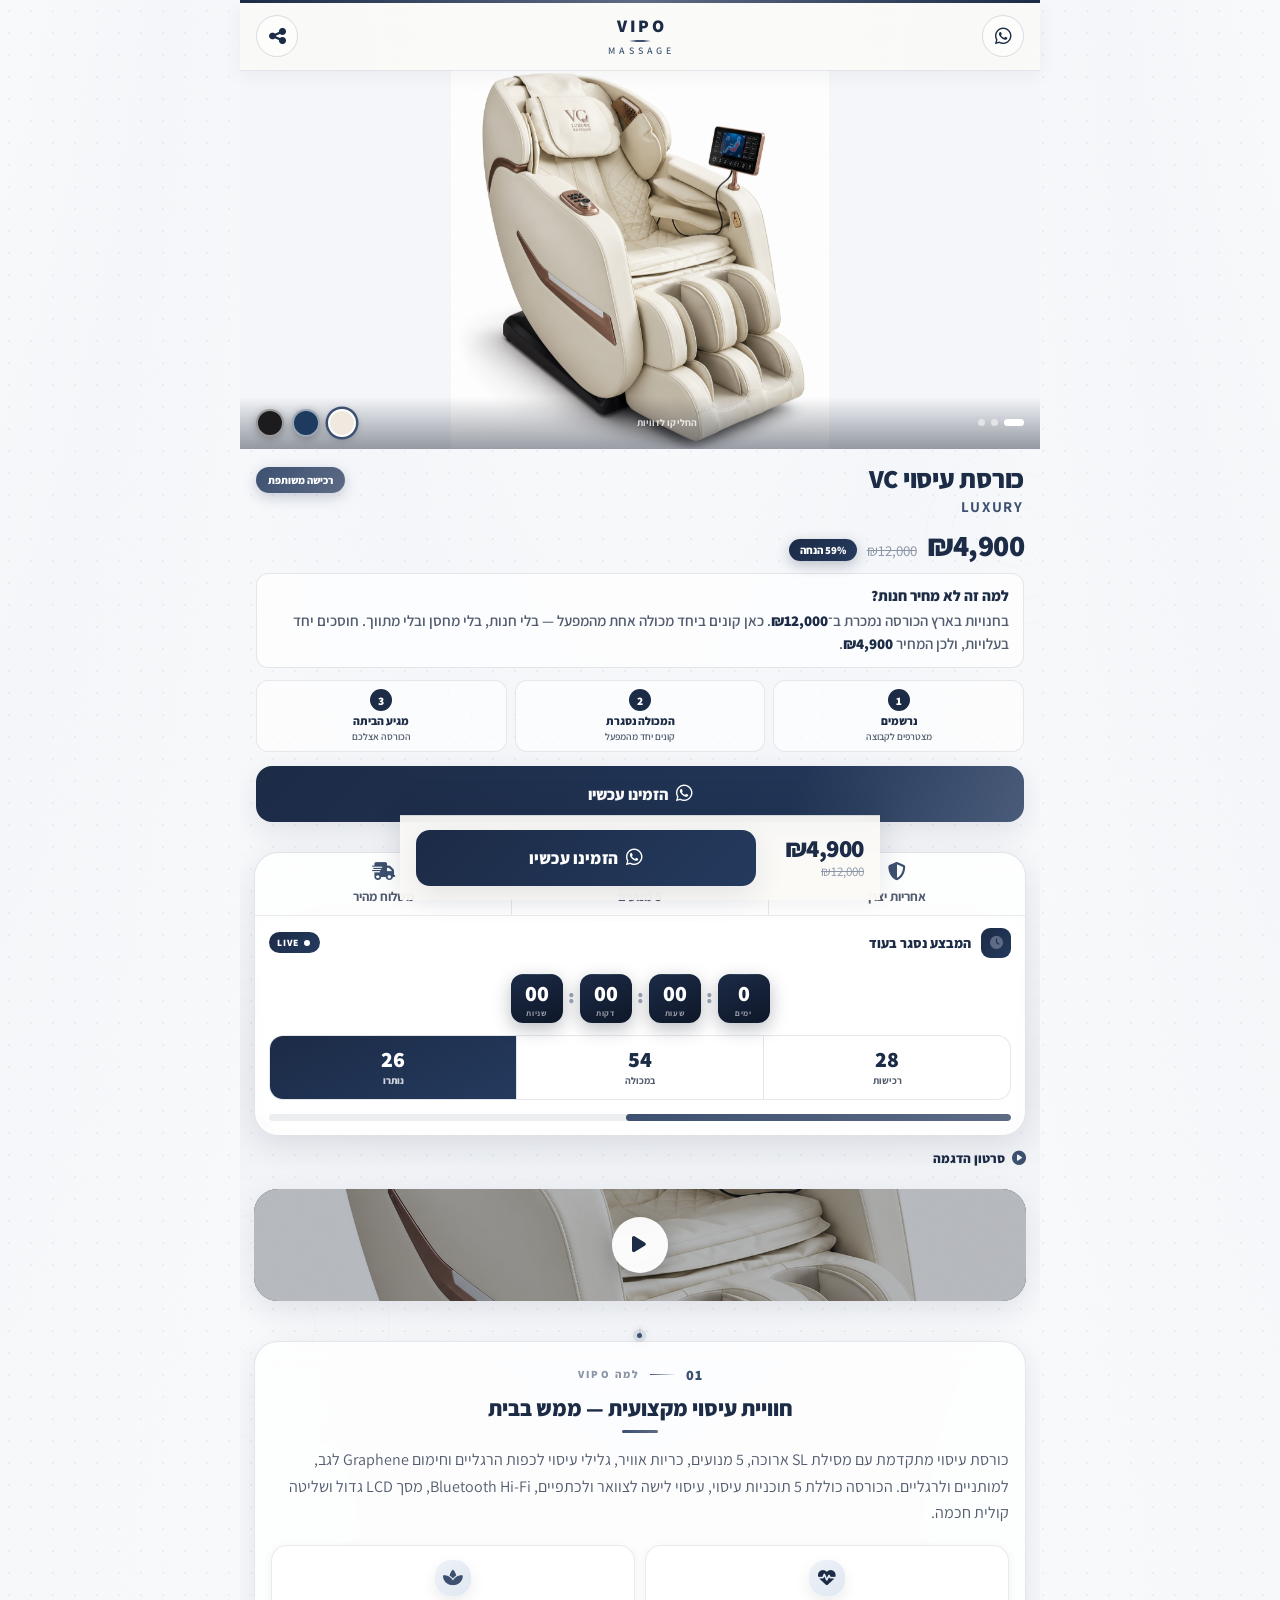
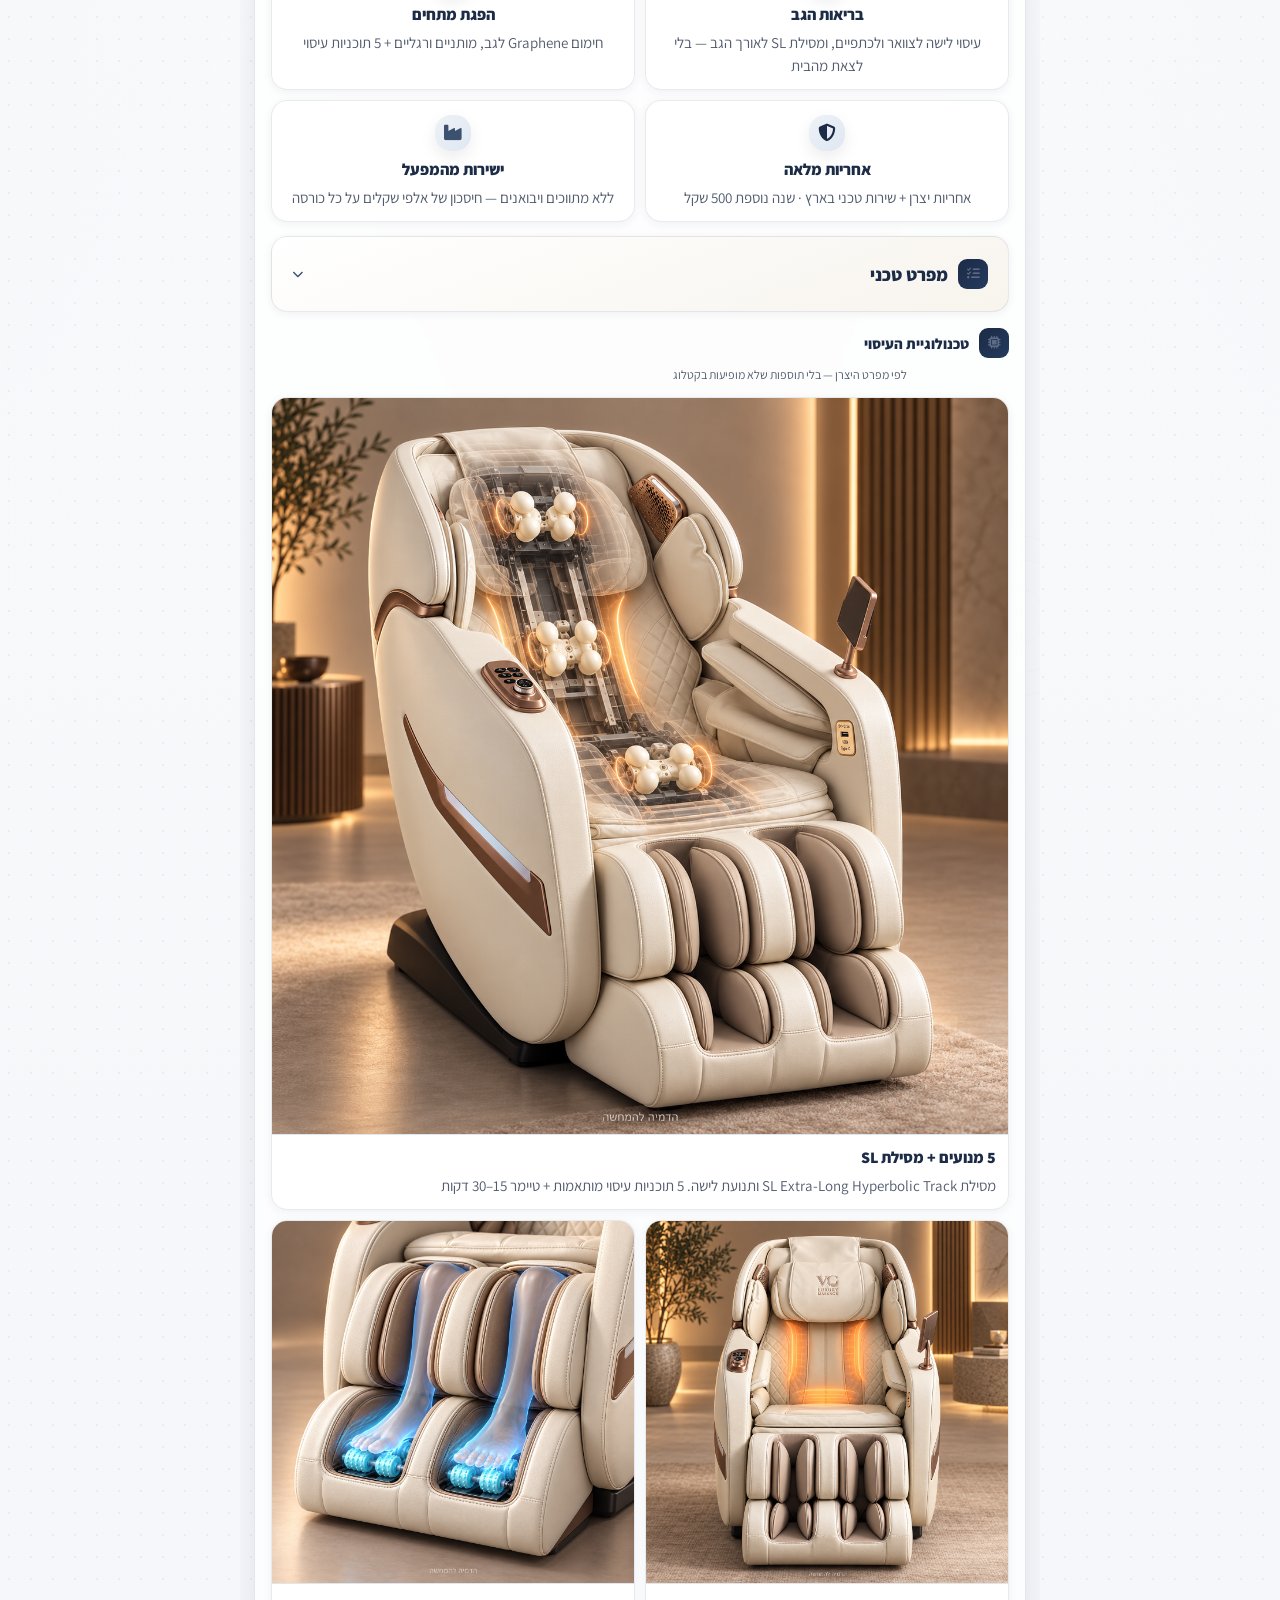
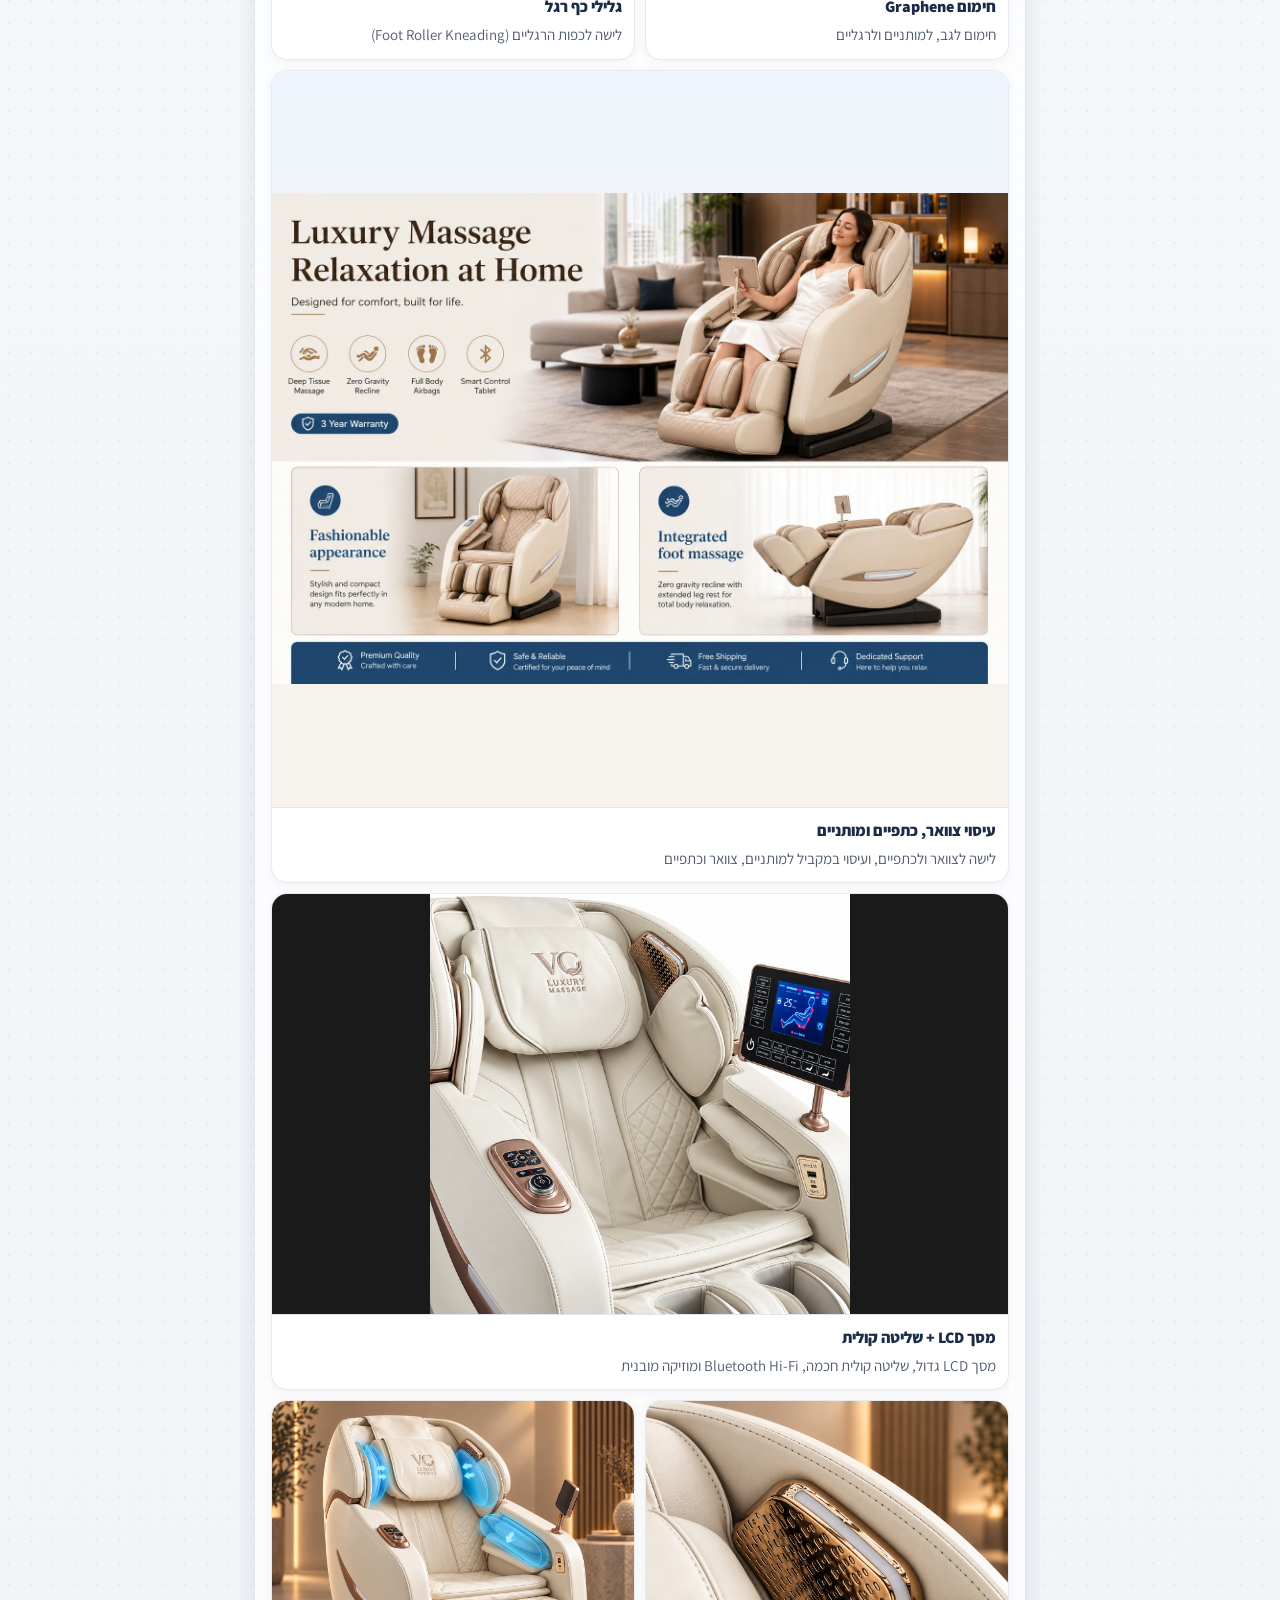
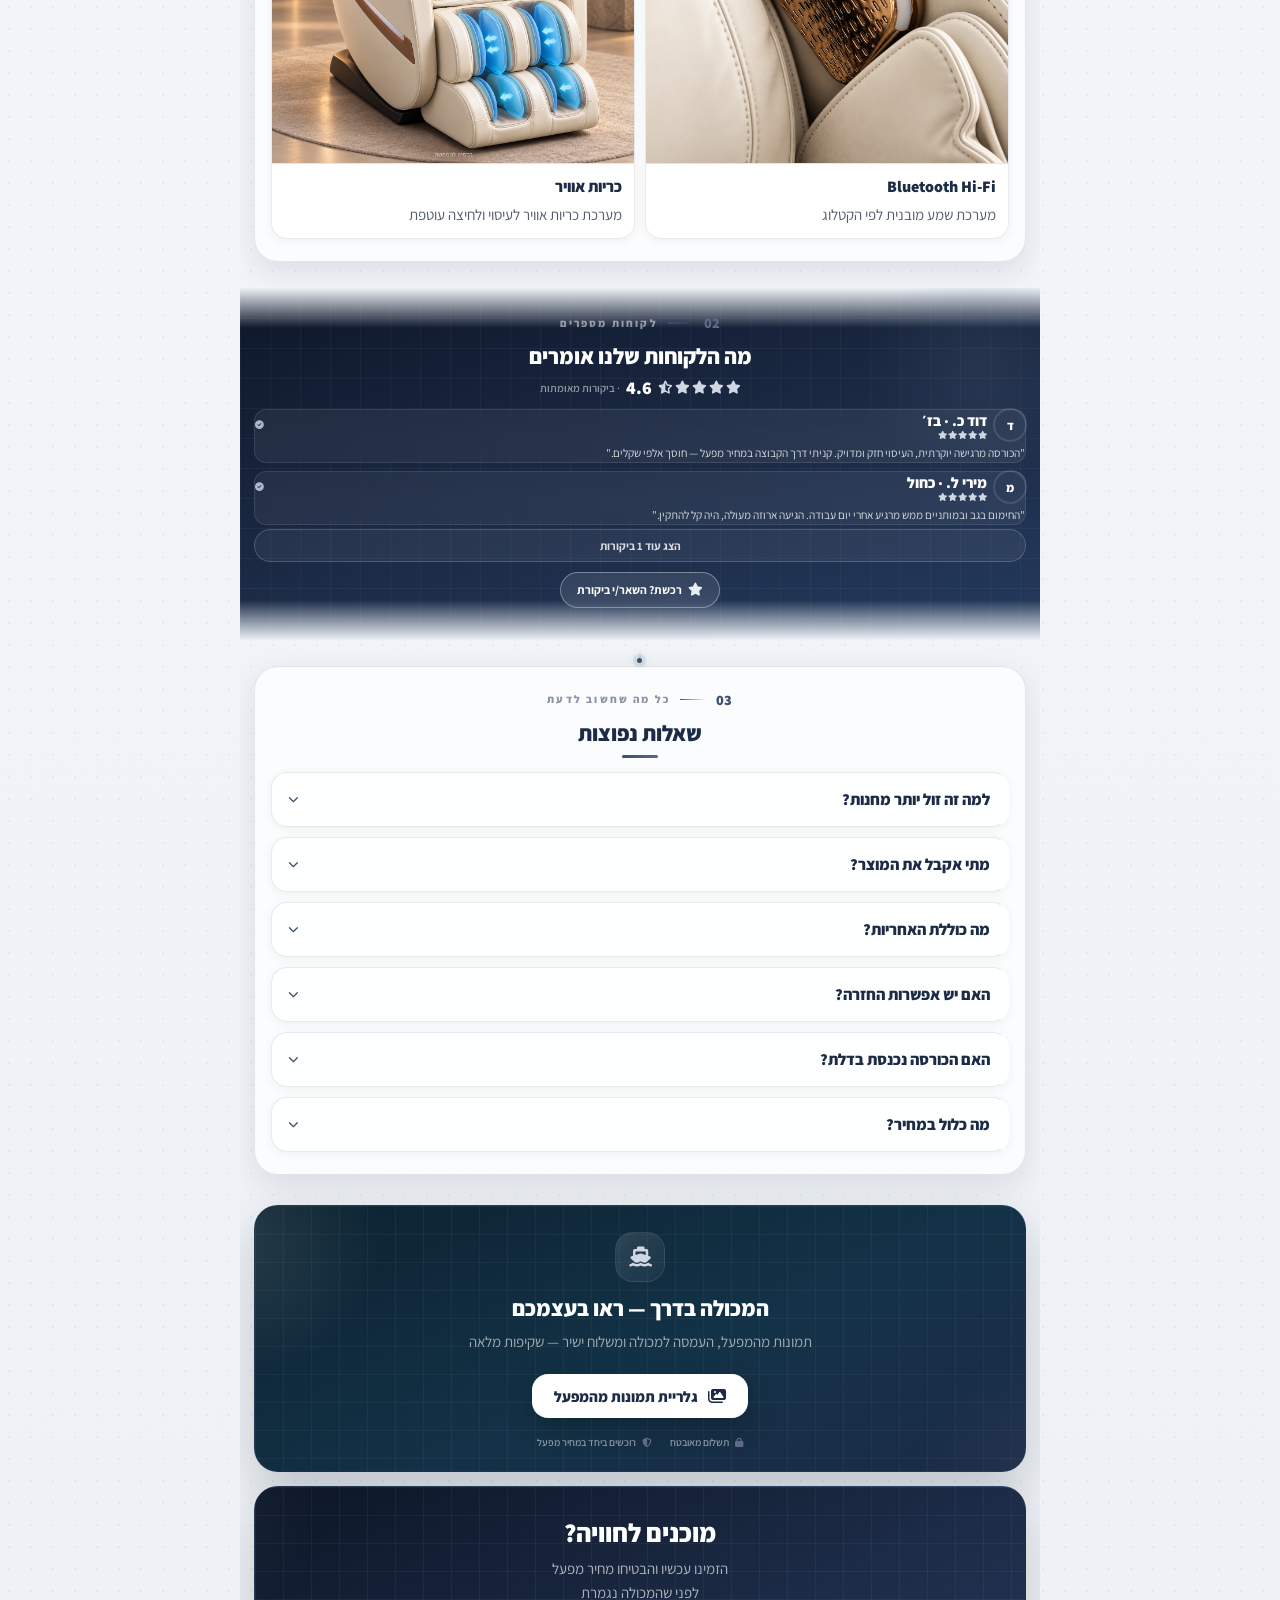
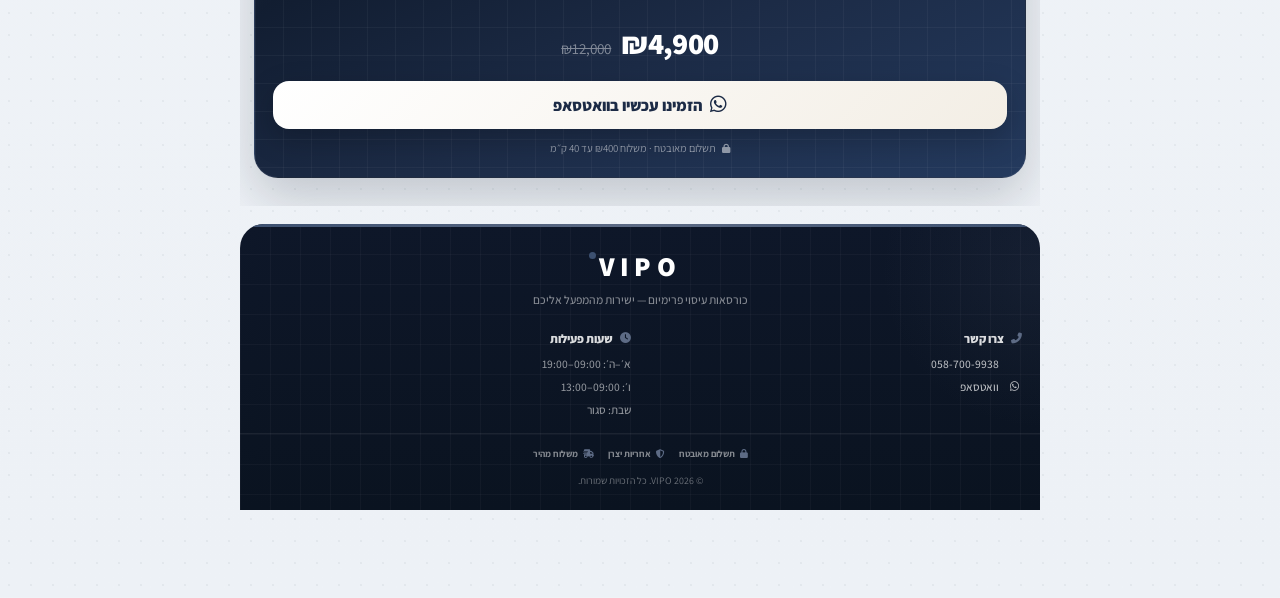
==== commit a199d2b8: "Publish view-only product page" ====
--- a/index.html
+++ b/index.html
@@ -53,16 +53,23 @@
             <div class="vp-copy">
                 <div class="vp-title-row">
                     <h1 class="vp-title product-title">כורסת עיסוי<span>VC LUXURY</span></h1>
-                    <span class="vp-tag">מפעל ישיר</span>
+                    <span class="vp-tag">רכישה משותפת</span>
                 </div>
                 <div class="vp-pricing">
                     <span class="vp-price-now current-price">₪4,900</span>
                     <span class="vp-price-was original-price">₪12,000</span>
                     <span class="vp-badge-save">59% הנחה</span>
                 </div>
-                <p class="vp-ship" id="vpShip">משלוח <strong>₪400</strong> עד 40 ק״מ מבאר יעקב</p>
-                <p class="vp-ship-extra" id="vpShipExtra">מעבר לזה +₪50 לכל 10 ק״מ · אחריות שנה</p>
+                <div class="vp-why">
+                    <p class="vp-why-title">למה זה לא מחיר חנות?</p>
+                    <p>בחנויות בארץ הכורסה נמכרת ב־<strong class="original-price">₪12,000</strong>. כאן קונים ביחד מכולה אחת מהמפעל — בלי חנות, בלי מחסן ובלי מתווך. חוסכים יחד בעלויות, ולכן המחיר <strong class="current-price">₪4,900</strong>.</p>
+                </div>
                 <p class="vp-price-note" hidden>מחיר לאחר הגעת המכולה: <strong>₪4,900</strong></p>
+                <ol class="vp-steps">
+                    <li><span>1</span><strong>נרשמים</strong><small>מצטרפים לקבוצה</small></li>
+                    <li><span>2</span><strong>המכולה נסגרת</strong><small>קונים יחד מהמפעל</small></li>
+                    <li><span>3</span><strong>מגיע הביתה</strong><small>הכורסה אצלכם</small></li>
+                </ol>
                 <button type="button" class="vp-cta join-group-btn">
                     <i class="fab fa-whatsapp"></i>
                     <span class="btn-text">הזמינו עכשיו</span>
@@ -119,20 +126,37 @@
                     </div>
                     </div>
                 </div>
-                <p class="s2-vid-label"><i class="fas fa-play-circle"></i> סרטון קצר</p>
-                <div class="s2-video-wrap is-idle" id="demoVideoWrap">
-                    <video id="demoVideo" muted playsinline preload="none" poster="assets/images/1.webp">
-                        הדפדפן שלך לא תומך בנגן וידאו.
-                    </video>
-                    <button type="button" class="s2-video-play" id="demoVideoPlay" aria-label="הפעל סרטון קצר בלי קול">
-                        <i class="fas fa-play"></i>
-                        <span>הפעל (בלי קול)</span>
-                    </button>
-                    <button type="button" class="s2-video-switch" id="demoVideoSwitch" hidden aria-label="החלף לסרטון מלא עם קול">
-                        <i class="fas fa-volume-up"></i>
-                        <span>עם קול</span>
-                    </button>
-                </div>
+                <p class="s2-vid-label"><i class="fas fa-play-circle"></i> סרטון הדגמה</p>
+                <button type="button" class="s2-vid-thumb" id="demoOpen" aria-label="פתח סרטון הדגמה">
+                    <img src="assets/images/chair-cream-hires.png" alt="סרטון הדגמה — כורסת עיסוי">
+                    <span class="s2-vid-overlay" aria-hidden="true"><i class="fas fa-play"></i></span>
+                </button>
+                <div class="s2-vid-modal" id="demoModal">
+                    <button type="button" class="s6-lb-close" id="demoClose" aria-label="סגור"><i class="fas fa-xmark"></i></button>
+                    <video id="demoVideo" controls playsinline preload="metadata" src="assets/chair-demo.mp4"></video>
+                </div>
+                <script>
+                (function () {
+                    var btn = document.getElementById('demoOpen');
+                    var modal = document.getElementById('demoModal');
+                    var video = document.getElementById('demoVideo');
+                    var closeBtn = document.getElementById('demoClose');
+                    if (!btn || !modal || !video) return;
+                    function show() {
+                        modal.classList.add('is-open');
+                        video.play().catch(function () {});
+                    }
+                    function hide() {
+                        video.pause();
+                        modal.classList.remove('is-open');
+                    }
+                    btn.addEventListener('click', show);
+                    if (closeBtn) closeBtn.addEventListener('click', hide);
+                    modal.addEventListener('click', function (e) {
+                        if (e.target === modal) hide();
+                    });
+                })();
+                </script>
             </div>
         </section>
 
@@ -163,8 +187,8 @@
                         <p>ללא מתווכים ויבואנים — חיסכון של אלפי שקלים על כל כורסה</p>
                     </div>
                 </div>
-                <div class="s3-specs-card">
-                    <h3 class="s3-specs-title"><i class="fas fa-list-check"></i> מפרט טכני</h3>
+                <details class="s3-specs-card">
+                    <summary class="s3-specs-title"><i class="fas fa-list-check"></i> מפרט טכני</summary>
                     <table class="s3-specs">
                         <tbody>
                             <tr><td>חומר</td><td>PU Leather + שלדת פלדה</td></tr>
@@ -183,7 +207,7 @@
                             <tr><td>צבעים (קטלוג)</td><td>חום / בז׳ / כחול</td></tr>
                         </tbody>
                     </table>
-                </div>
+                </details>
 
                 <div class="s3-tech reveal">
                     <h3 class="s3-tech-title"><i class="fas fa-microchip"></i> טכנולוגיית העיסוי</h3>
@@ -255,19 +279,6 @@
                     </div>
                 </div>
 
-                <div class="s3-dims reveal">
-                    <h3 class="s3-dims-title"><i class="fas fa-ruler-combined"></i> מידות ומשקל</h3>
-                    <div class="s3-dims-grid">
-                        <table class="s3-dims-table">
-                            <tbody>
-                                <tr><td>מידות הכורסה</td><td>154 × 74 × 112 ס״מ</td></tr>
-                                <tr><td>מידות אריזה</td><td>150 × 76 × 110 ס״מ</td></tr>
-                                <tr><td>משקל נטו</td><td>77 ק״ג</td></tr>
-                                <tr><td>משקל ברוטו</td><td>87 ק״ג</td></tr>
-                            </tbody>
-                        </table>
-                    </div>
-                </div>
             </div>
         </section>
 
@@ -297,8 +308,8 @@
                 <h2 class="sec-card-title">שאלות נפוצות</h2>
                 <div class="s5-acc">
                     <details class="s5-item">
-                        <summary>איך עובדת קבוצת הרכישה?</summary>
-                        <p>קונים ביחד ישירות מהמפעל — בלי מתווכים. המחיר קבוע: <strong class="current-price">₪4,900</strong>.</p>
+                        <summary>למה זה זול יותר מחנות?</summary>
+                        <p>נרשמים לקבוצה וקונים יחד מכולה אחת מהמפעל. בלי חנות, בלי מחסן ובלי מתווך — לכן המחיר <strong class="current-price">₪4,900</strong> במקום <strong class="original-price">₪12,000</strong> בחנויות. אחרי סגירת הקבוצה המשלוח יוצא אליכם.</p>
                     </details>
                     <details class="s5-item">
                         <summary>מתי אקבל את המוצר?</summary>
--- a/assets/css/hero-lab.css
+++ b/assets/css/hero-lab.css
@@ -262,6 +262,19 @@
 }
 .vp-price-note { font-size: .78rem; color: var(--ink-2); margin-bottom: 16px; }
 .vp-price-note strong { color: var(--ink); font-weight: 800; }
+.vp-why {
+    margin: 10px 0 2px; padding: 12px 14px;
+    background: rgba(255,255,255,.72);
+    border: 1px solid rgba(93,107,133,.16);
+    border-radius: 12px; text-align: start;
+}
+.vp-why-title {
+    margin: 0 0 4px; font-size: var(--fs-sm); font-weight: 800; color: var(--navy);
+}
+.vp-why p:last-child {
+    margin: 0; font-size: var(--fs-sm); font-weight: 600; color: var(--ink-2); line-height: 1.55;
+}
+.vp-why strong { color: var(--navy); font-weight: 800; }
 .vp-ship {
     margin: 2px 0 0; font-size: var(--fs-sm); font-weight: 800;
     color: var(--navy); line-height: 1.4;
@@ -271,6 +284,23 @@
     margin: 4px 0 0; font-size: var(--fs-xs); font-weight: 600;
     color: var(--ink-2); line-height: 1.4;
 }
+.vp-steps {
+    list-style: none; display: flex; gap: 8px; margin: 12px 0 0; padding: 0;
+}
+.vp-steps li {
+    flex: 1; display: flex; flex-direction: column; align-items: center;
+    text-align: center; gap: 3px; padding: 8px 4px;
+    background: rgba(255,255,255,.62);
+    border: 1px solid rgba(93,107,133,.14); border-radius: 12px;
+}
+.vp-steps li span {
+    width: 22px; height: 22px; border-radius: 50%;
+    background: var(--navy); color: #fff;
+    font-size: .72rem; font-weight: 800;
+    display: flex; align-items: center; justify-content: center;
+}
+.vp-steps strong { font-size: .72rem; font-weight: 800; color: var(--navy); line-height: 1.2; }
+.vp-steps small { font-size: .62rem; color: var(--ink-2); font-weight: 600; line-height: 1.25; }
 .vp-hero .vp-cta { margin-top: 14px; }
 .vp-include {
     margin: 10px 0 4px; text-align: center; font-size: var(--fs-sm); font-weight: 700;
@@ -470,7 +500,18 @@
     border-radius: var(--r); padding: 22px 20px; margin-top: 4px; text-align: start;
     border: 1px solid rgba(93,107,133,.14); box-shadow: var(--sh-sm);
 }
-.s3-specs-title { font-size: var(--fs-lg); font-weight: 800; color: var(--navy); display: flex; align-items: center; gap: 10px; margin-bottom: 14px; }
+.s3-specs-title {
+    font-size: var(--fs-lg); font-weight: 800; color: var(--navy);
+    display: flex; align-items: center; gap: 10px; margin-bottom: 0;
+    cursor: pointer; list-style: none;
+}
+.s3-specs-title::-webkit-details-marker { display: none; }
+.s3-specs-title::after {
+    content: '\f078'; font-family: 'Font Awesome 6 Free'; font-weight: 900;
+    font-size: .7rem; color: var(--accent); margin-inline-start: auto; transition: transform .25s;
+}
+.s3-specs-card[open] .s3-specs-title { margin-bottom: 14px; }
+.s3-specs-card[open] .s3-specs-title::after { transform: rotate(180deg); }
 .s3-specs-title i {
     width: 30px; height: 30px; border-radius: 9px;
     background: linear-gradient(135deg, var(--navy), var(--navy-2));
--- a/assets/css/hero-lab-site.css
+++ b/assets/css/hero-lab-site.css
@@ -372,8 +372,152 @@
     font-size: 0.78rem;
 }
 
-.s2-video-wrap video {
-    max-height: 180px;
+.s2-film {
+    margin-top: 10px;
+    border-radius: 16px;
+    overflow: hidden;
+    position: relative;
+    width: 100%;
+    background: #0e1729;
+    box-shadow: 0 12px 32px rgba(28, 43, 70, 0.12);
+}
+
+.s2-film-stage {
+    position: relative;
+    width: 100%;
+    height: 210px;
+    background: #0e1729;
+}
+
+.s2-film-img {
+    position: absolute;
+    inset: 0;
+    width: 100%;
+    height: 100%;
+    object-fit: contain;
+    opacity: 0;
+    transition: opacity 0.4s ease;
+}
+
+.s2-film-img.is-on {
+    opacity: 1;
+}
+
+.s2-film-cap {
+    padding: 10px 14px 12px;
+    background: #0e1729;
+    color: #f4f6f9;
+    text-align: center;
+}
+
+.s2-film-cap span,
+.s2-film-cap strong {
+    display: block;
+}
+
+.s2-film-cap #filmKicker {
+    font-size: 0.72rem;
+    font-weight: 700;
+    color: #aeb8c9;
+    margin-bottom: 2px;
+}
+
+.s2-film-cap #filmTitle {
+    font-size: 1.05rem;
+    font-weight: 800;
+    line-height: 1.25;
+}
+
+.s2-film-cap #filmSub {
+    margin-top: 3px;
+    font-size: 0.8rem;
+    color: #d5dbe4;
+}
+
+.s2-film-play {
+    position: absolute;
+    top: 0;
+    left: 0;
+    right: 0;
+    height: 210px;
+    border: none;
+    background: rgba(14, 23, 41, 0.42);
+    color: #fff;
+    cursor: pointer;
+    display: flex;
+    flex-direction: column;
+    align-items: center;
+    justify-content: center;
+    gap: 8px;
+    font-size: 0.88rem;
+    font-weight: 800;
+    z-index: 2;
+}
+
+.s2-film-play i {
+    width: 52px;
+    height: 52px;
+    border-radius: 50%;
+    background: #fff;
+    color: #1c2b46;
+    display: flex;
+    align-items: center;
+    justify-content: center;
+}
+
+.s2-film-play[hidden] {
+    display: none;
+}
+
+.s2-film-ctrl {
+    position: absolute;
+    top: 166px;
+    left: 12px;
+    right: 12px;
+    display: flex;
+    align-items: center;
+    gap: 10px;
+    z-index: 3;
+}
+
+.s2-film-ctrl[hidden] {
+    display: none;
+}
+
+.s2-film-pause {
+    width: 32px;
+    height: 32px;
+    border: none;
+    border-radius: 50%;
+    background: rgba(255, 255, 255, 0.92);
+    color: #1c2b46;
+    cursor: pointer;
+}
+
+.s2-film-track {
+    flex: 1;
+    height: 4px;
+    border-radius: 99px;
+    background: rgba(255, 255, 255, 0.25);
+    overflow: hidden;
+}
+
+.s2-film-track i {
+    display: block;
+    height: 100%;
+    width: 0;
+    background: #fff;
+    transition: width 0.35s linear;
+}
+
+@media (min-width: 768px) {
+    .s2-film-stage,
+    .s2-film-play {
+        height: 280px;
+    }
+    .s2-film-ctrl {
+        top: 236px;
+    }
 }
 
 .vp-footer .vp-ft-top {
@@ -441,6 +585,43 @@
 
 @media (min-width: 1100px) {
     html, body { max-width: 800px; }
+}
+
+main .s2-vid-thumb {
+    width: 100%;
+    height: 112px;
+    max-height: 112px;
+    aspect-ratio: auto;
+    padding: 0;
+    border: none;
+    cursor: pointer;
+    background: #0e1729;
+}
+
+main .s2-vid-overlay {
+    pointer-events: none;
+}
+
+.s2-vid-modal {
+    position: fixed;
+    inset: 0;
+    z-index: 520;
+    background: rgba(8, 13, 22, 0.78);
+    display: none;
+    align-items: center;
+    justify-content: center;
+    padding: 18px;
+}
+
+.s2-vid-modal.is-open {
+    display: flex !important;
+}
+
+.s2-vid-modal video {
+    width: min(920px, 100%);
+    max-height: 50vh;
+    background: #0e1729;
+    border-radius: 14px;
 }
 
 .s2-video-wrap {
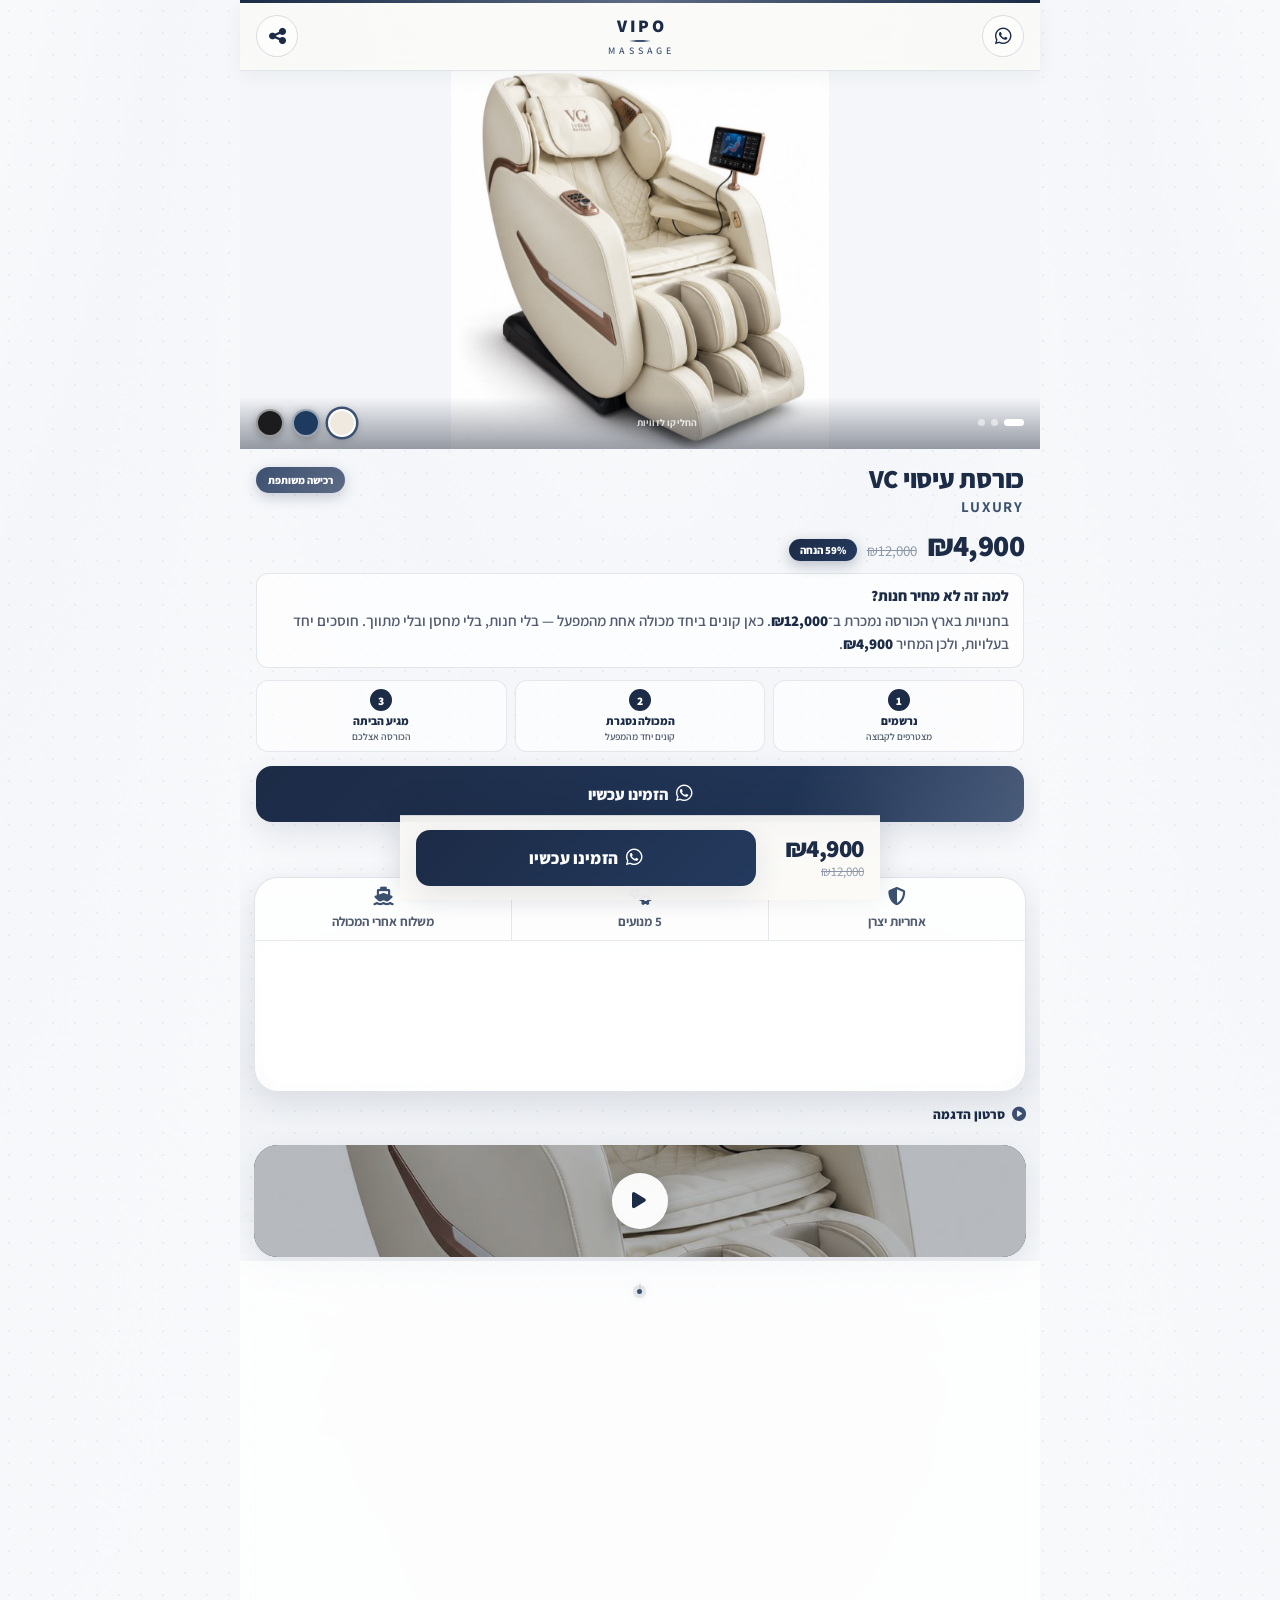
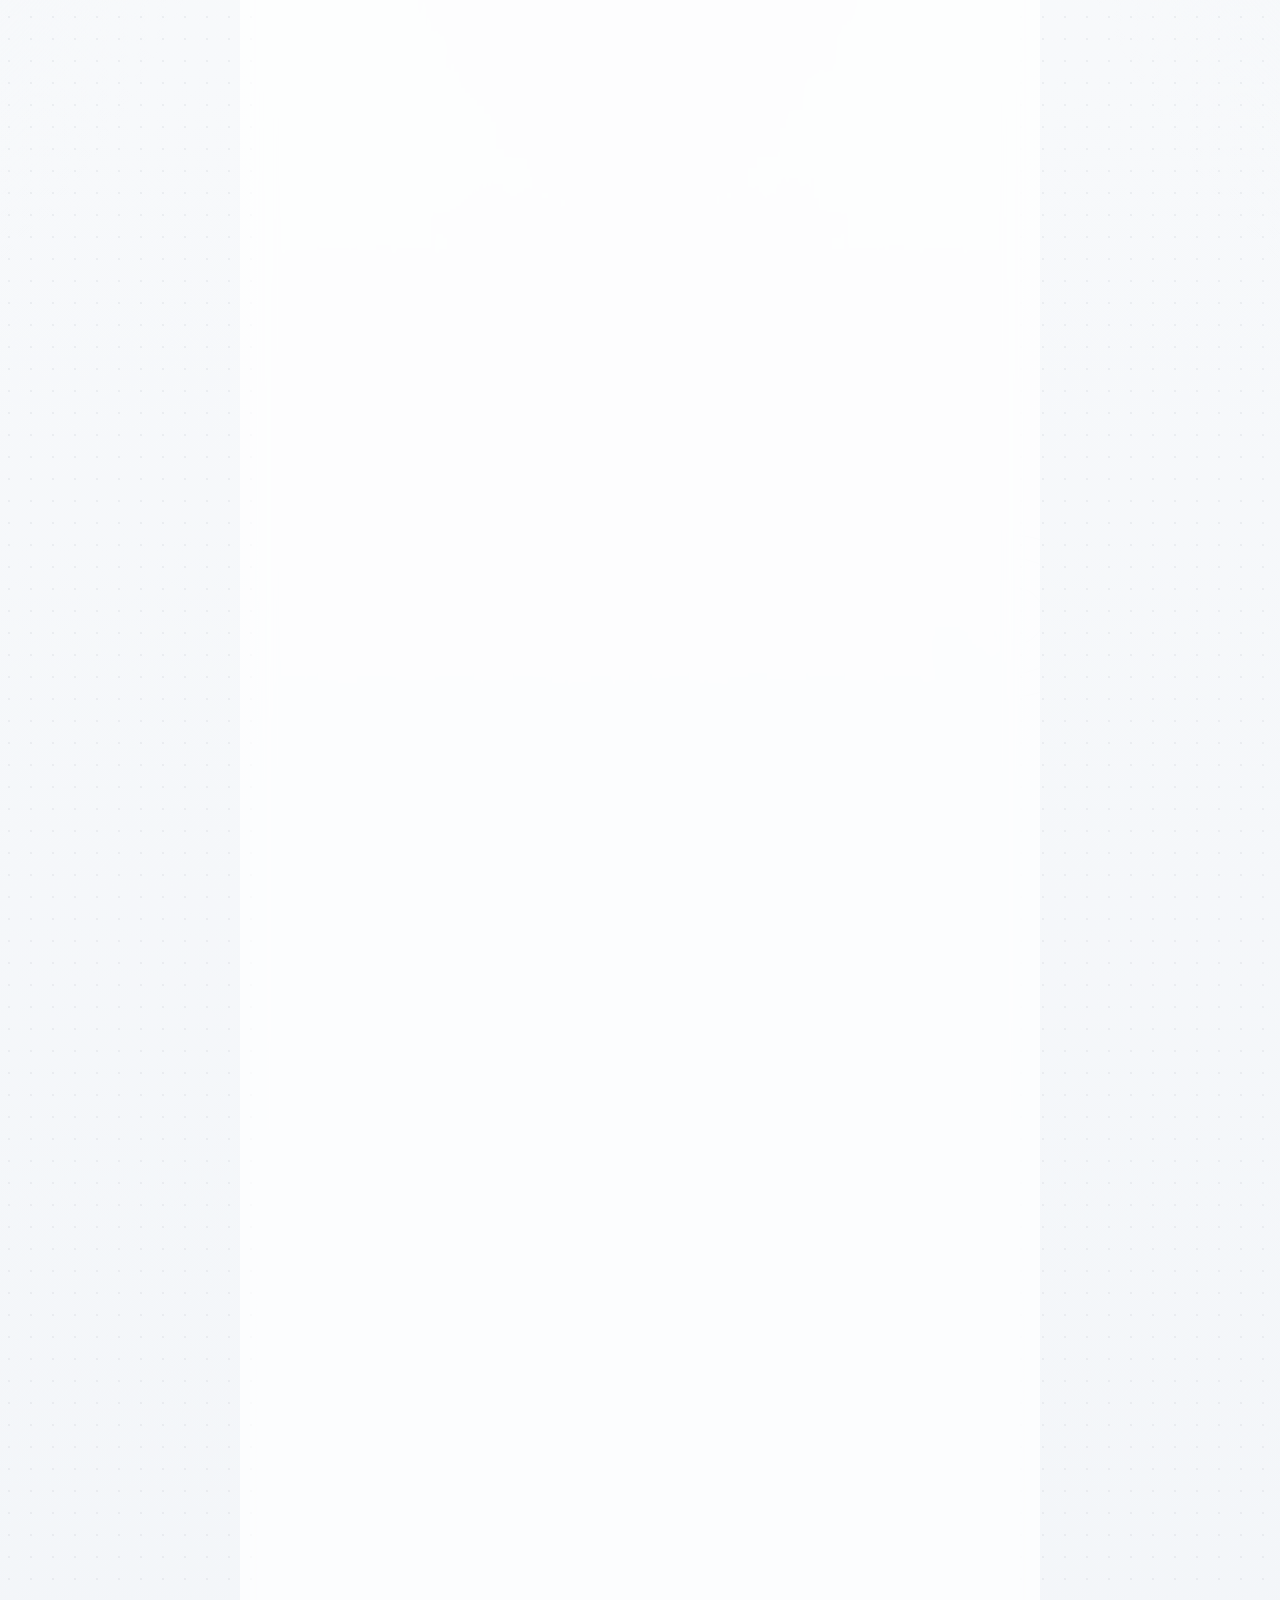
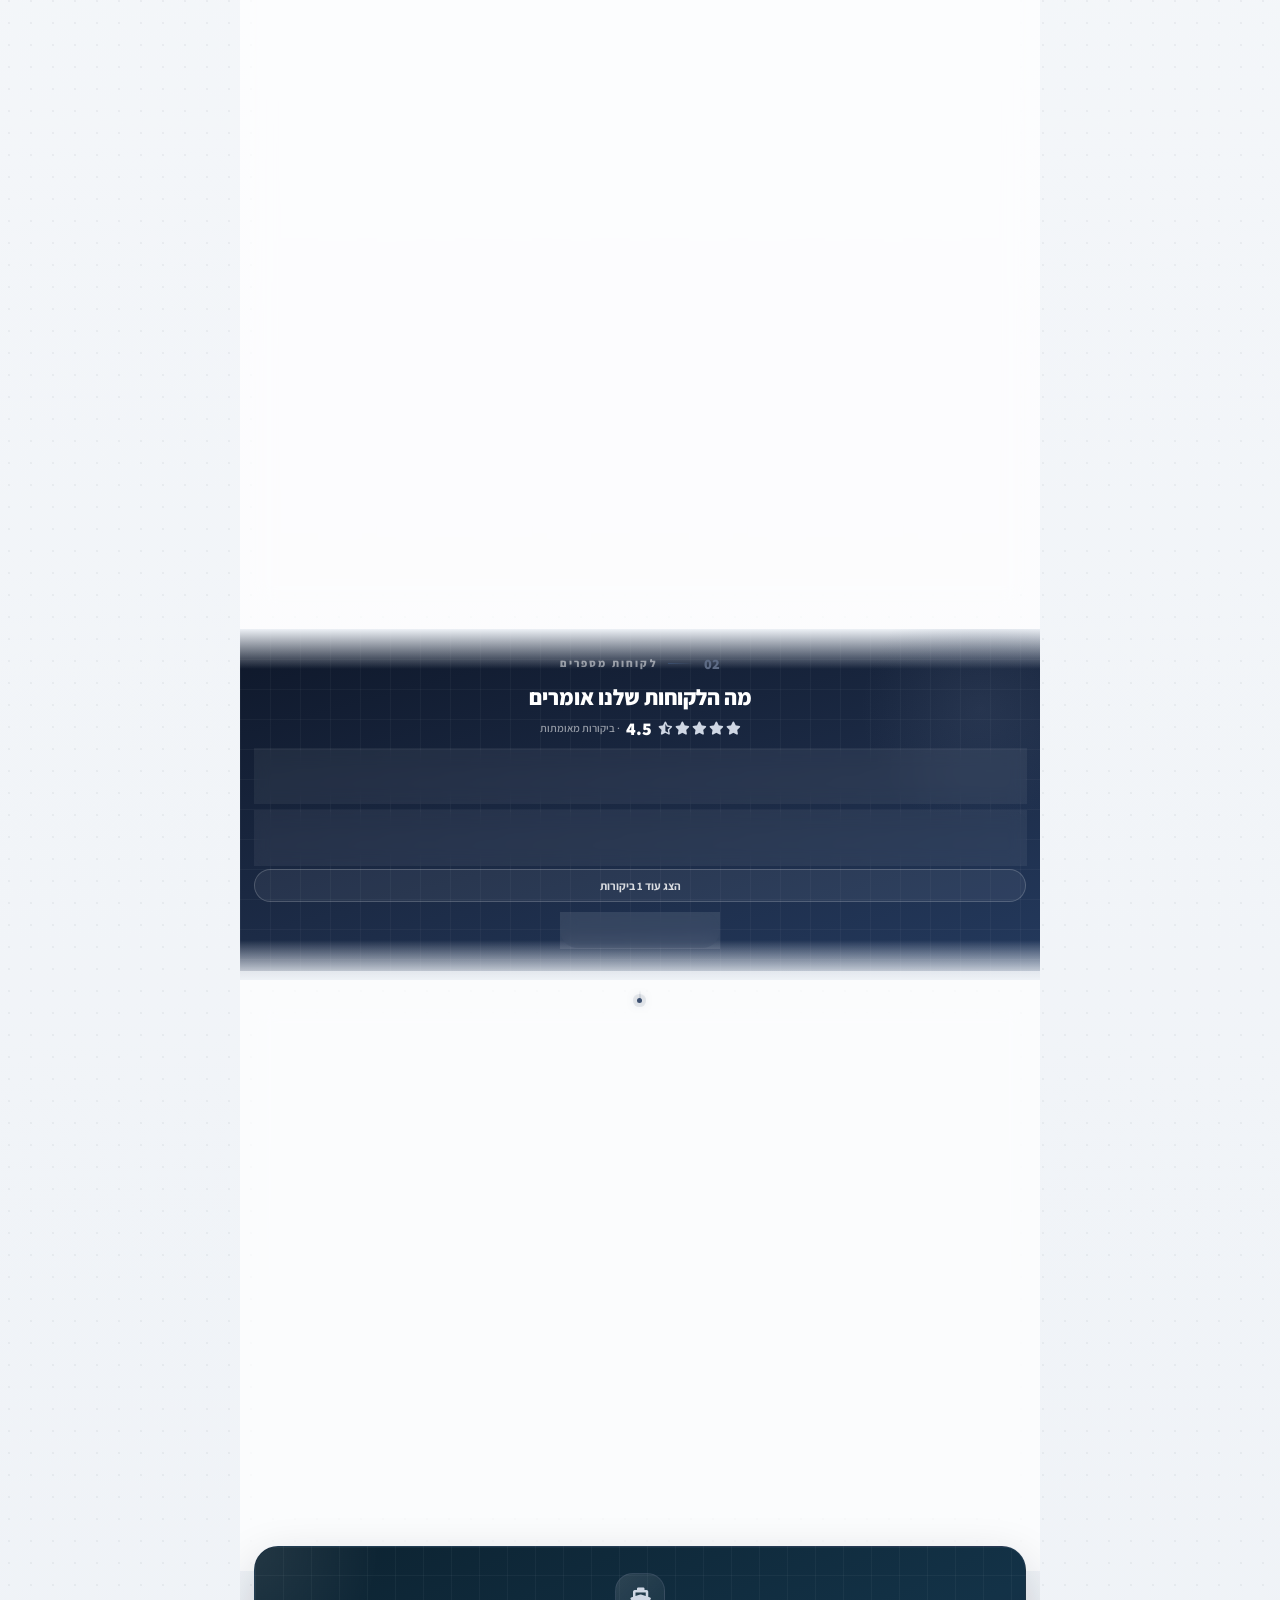
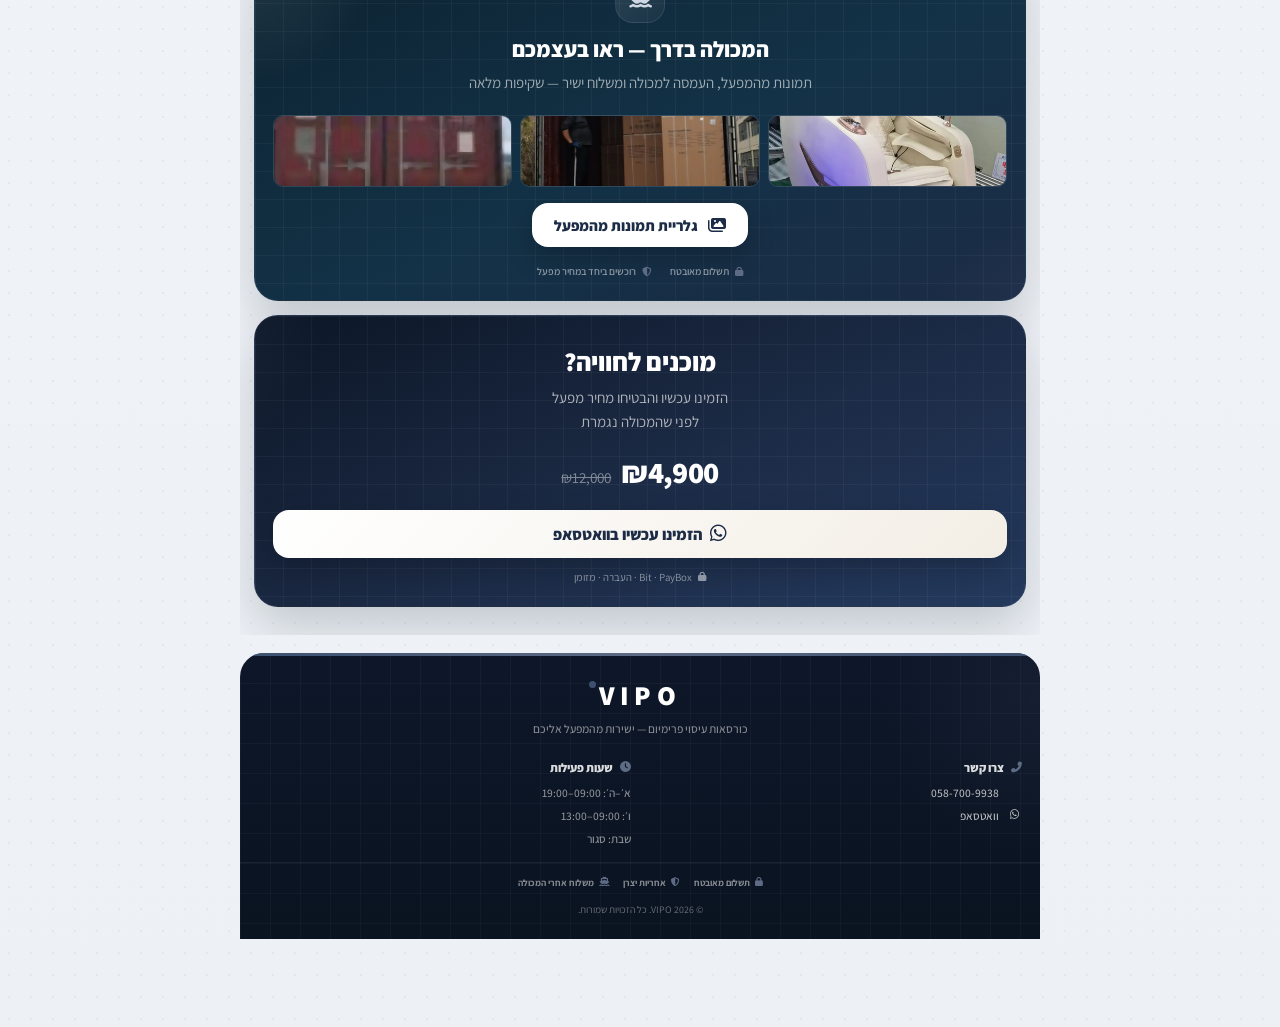
==== commit b3b5e222: "Publish view-only product page" ====
--- a/index.html
+++ b/index.html
@@ -7,13 +7,13 @@
     <meta name="description" content="כורסת עיסוי עם מסילת SL, 5 מנועים, כריות אוויר, גלילי כף רגל וחימום Graphene. 5 תוכניות, LCD, Bluetooth Hi-Fi ושליטה קולית.">
     <meta property="og:title" content="כורסת עיסוי VC - LUXURY">
     <meta property="og:description" content="כורסת עיסוי עם מסילת SL, 5 מנועים, כריות אוויר וחימום Graphene לגב, מותניים ורגליים.">
-    <meta property="og:image" content="assets/images/chair-cream-hires.png">
+    <meta property="og:image" content="assets/images/chair-cream-hires.jpg">
     <link rel="stylesheet" href="https://cdnjs.cloudflare.com/ajax/libs/font-awesome/6.5.0/css/all.min.css">
     <link rel="stylesheet" href="assets/css/hero-lab.css">
     <link rel="stylesheet" href="assets/css/hero-lab-site.css">
     <link rel="stylesheet" href="assets/css/order-form.css">
     <link rel="stylesheet" href="assets/css/share-sheet.css">
-    <link rel="shortcut icon" href="https://via.placeholder.com/32x32/1c2b46/ffffff?text=V" type="image/x-icon">
+    <link rel="icon" href="assets/favicon.png" type="image/png">
 </head>
 <body>
 
@@ -41,7 +41,7 @@
         <section class="vp-hero">
             <div class="vp-stage" id="vpStage">
                 <div class="vp-stage-media" aria-live="polite">
-                    <img src="assets/images/chair-cream-hires.png" alt="כורסת עיסוי VC" class="vp-slide is-active" id="vpImg">
+                    <img src="assets/images/chair-cream-hires.jpg" alt="כורסת עיסוי VC" class="vp-slide is-active" id="vpImg">
                     <img src="" alt="" class="vp-slide" aria-hidden="true">
                 </div>
                 <div class="vp-stage-bar">
@@ -74,6 +74,7 @@
                     <i class="fab fa-whatsapp"></i>
                     <span class="btn-text">הזמינו עכשיו</span>
                 </button>
+                <p class="vp-pay">Bit · PayBox · העברה בנקאית · מזומן במסירה</p>
             </div>
         </section>
 
@@ -88,7 +89,7 @@
                     <ul class="vp-trust">
                         <li><i class="fas fa-shield-alt"></i> אחריות יצרן</li>
                         <li><i class="fas fa-cogs"></i> 5 מנועים</li>
-                        <li><i class="fas fa-truck-fast"></i> משלוח מהיר</li>
+                        <li><i class="fas fa-ship"></i> משלוח אחרי המכולה</li>
                     </ul>
                     <div class="s2-card">
                     <div class="s2-card-head">
@@ -105,30 +106,12 @@
                         <span class="s2-t-sep">:</span>
                         <div class="s2-t"><span id="s2s">00</span><small>שניות</small></div>
                     </div>
-                    <div class="s2-stats">
-                        <div class="s2-stat">
-                            <span class="s2-stat-num stock-sold-count">25</span>
-                            <span class="s2-stat-lbl">רכישות</span>
-                        </div>
-                        <div class="s2-stat-div"></div>
-                        <div class="s2-stat">
-                            <span class="s2-stat-num stock-total-count">54</span>
-                            <span class="s2-stat-lbl">במכולה</span>
-                        </div>
-                        <div class="s2-stat-div"></div>
-                        <div class="s2-stat s2-stat-alert">
-                            <span class="s2-stat-num stock-left-count">29</span>
-                            <span class="s2-stat-lbl">נותרו</span>
-                        </div>
-                    </div>
-                    <div class="s2-progress">
-                        <div class="s2-progress-bar"><div class="s2-progress-fill" id="stockBar" style="width:46.3%"></div></div>
-                    </div>
+                    <p class="s2-stock-note">רכישה משותפת · המכולה נסגרת בתאריך היעד</p>
                     </div>
                 </div>
                 <p class="s2-vid-label"><i class="fas fa-play-circle"></i> סרטון הדגמה</p>
                 <button type="button" class="s2-vid-thumb" id="demoOpen" aria-label="פתח סרטון הדגמה">
-                    <img src="assets/images/chair-cream-hires.png" alt="סרטון הדגמה — כורסת עיסוי">
+                    <img src="assets/images/chair-cream-hires.jpg" alt="סרטון הדגמה — כורסת עיסוי">
                     <span class="s2-vid-overlay" aria-hidden="true"><i class="fas fa-play"></i></span>
                 </button>
                 <div class="s2-vid-modal" id="demoModal">
@@ -215,7 +198,7 @@
                     <div class="s3-tech-grid">
                         <article class="s3-tech-card s3-tech-card--wide reveal">
                             <div class="s3-tech-media">
-                                <img src="assets/images/features/internal-mechanism.png" alt="הדמיה — מסילת SL ו־5 מנועים" loading="lazy" width="1200" height="675">
+                                <img src="assets/images/features/internal-mechanism.jpg" alt="הדמיה — מסילת SL ו־5 מנועים" loading="lazy" width="1000" height="563">
                             </div>
                             <div class="s3-tech-body">
                                 <h4>5 מנועים + מסילת SL</h4>
@@ -224,7 +207,7 @@
                         </article>
                         <article class="s3-tech-card reveal reveal-delay-1">
                             <div class="s3-tech-media">
-                                <img src="assets/images/features/heating.png" alt="הדמיה — חימום Graphene" loading="lazy" width="800" height="450">
+                                <img src="assets/images/features/heating.jpg" alt="הדמיה — חימום Graphene" loading="lazy" width="1000" height="563">
                             </div>
                             <div class="s3-tech-body">
                                 <h4>חימום Graphene</h4>
@@ -233,50 +216,55 @@
                         </article>
                         <article class="s3-tech-card reveal reveal-delay-2">
                             <div class="s3-tech-media">
-                                <img src="assets/images/features/leg-foot-massage.png" alt="הדמיה — גלילי כף רגל" loading="lazy" width="800" height="450">
+                                <img src="assets/images/features/leg-foot-massage.jpg" alt="הדמיה — גלילי כף רגל" loading="lazy" width="1000" height="563">
                             </div>
                             <div class="s3-tech-body">
                                 <h4>גלילי כף רגל</h4>
                                 <p>לישה לכפות הרגליים (Foot Roller Kneading)</p>
                             </div>
                         </article>
-                        <article class="s3-tech-card s3-tech-card--wide reveal reveal-delay-1">
+                        <article class="s3-tech-card s3-tech-card--wide s3-tech-card--portrait reveal reveal-delay-1">
                             <div class="s3-tech-media">
-                                <img src="assets/images/features/zero-gravity-lifestyle.webp" alt="כורסת עיסוי בבית" loading="lazy" width="1200" height="675">
-                            </div>
-                            <div class="s3-tech-body">
-                                <h4>עיסוי צוואר, כתפיים ומותניים</h4>
-                                <p>לישה לצוואר ולכתפיים, ועיסוי במקביל למותניים, צוואר וכתפיים</p>
-                            </div>
-                        </article>
-                        <article class="s3-tech-card s3-tech-card--wide s3-tech-card--portrait reveal reveal-delay-2">
-                            <div class="s3-tech-media">
-                                <img src="assets/images/features/lcd-control-panel.png" alt="מסך LCD ושליטה בכורסה" loading="lazy" width="1536" height="1024">
+                                <img src="assets/images/features/lcd-control-panel.jpg" alt="מסך LCD ושליטה בכורסה" loading="lazy" width="1000" height="667">
                             </div>
                             <div class="s3-tech-body">
                                 <h4>מסך LCD + שליטה קולית</h4>
                                 <p>מסך LCD גדול, שליטה קולית חכמה, Bluetooth Hi-Fi ומוזיקה מובנית</p>
                             </div>
                         </article>
-                        <article class="s3-tech-card reveal reveal-delay-1">
-                            <div class="s3-tech-media">
-                                <img src="assets/images/features/speaker-detail.png" alt="רמקול Bluetooth Hi-Fi" loading="lazy" width="800" height="450">
-                            </div>
-                            <div class="s3-tech-body">
-                                <h4>Bluetooth Hi-Fi</h4>
-                                <p>מערכת שמע מובנית לפי הקטלוג</p>
-                            </div>
-                        </article>
-                        <article class="s3-tech-card reveal reveal-delay-2">
-                            <div class="s3-tech-media">
-                                <img src="assets/images/features/airbags.png" alt="הדמיה — כריות אוויר" loading="lazy" width="800" height="450">
-                            </div>
-                            <div class="s3-tech-body">
-                                <h4>כריות אוויר</h4>
-                                <p>מערכת כריות אוויר לעיסוי ולחיצה עוטפת</p>
-                            </div>
-                        </article>
-                    </div>
+                    </div>
+                    <details class="s3-tech-more">
+                        <summary>עוד מהקטלוג</summary>
+                        <div class="s3-tech-grid">
+                            <article class="s3-tech-card">
+                                <div class="s3-tech-media">
+                                    <img src="assets/images/features/zero-gravity-lifestyle.webp" alt="כורסת עיסוי בבית" loading="lazy" width="1200" height="675">
+                                </div>
+                                <div class="s3-tech-body">
+                                    <h4>עיסוי צוואר, כתפיים ומותניים</h4>
+                                    <p>לישה לצוואר ולכתפיים, ועיסוי במקביל למותניים, צוואר וכתפיים</p>
+                                </div>
+                            </article>
+                            <article class="s3-tech-card">
+                                <div class="s3-tech-media">
+                                    <img src="assets/images/features/speaker-detail.jpg" alt="רמקול Bluetooth Hi-Fi" loading="lazy" width="1000" height="563">
+                                </div>
+                                <div class="s3-tech-body">
+                                    <h4>Bluetooth Hi-Fi</h4>
+                                    <p>מערכת שמע מובנית לפי הקטלוג</p>
+                                </div>
+                            </article>
+                            <article class="s3-tech-card">
+                                <div class="s3-tech-media">
+                                    <img src="assets/images/features/airbags.jpg" alt="הדמיה — כריות אוויר" loading="lazy" width="1000" height="563">
+                                </div>
+                                <div class="s3-tech-body">
+                                    <h4>כריות אוויר</h4>
+                                    <p>מערכת כריות אוויר לעיסוי ולחיצה עוטפת</p>
+                                </div>
+                            </article>
+                        </div>
+                    </details>
                 </div>
 
             </div>
@@ -340,6 +328,11 @@
                 <div class="s8-icon"><i class="fas fa-ship"></i></div>
                 <h2 class="s8-title">המכולה בדרך — ראו בעצמכם</h2>
                 <p class="s8-sub">תמונות מהמפעל, העמסה למכולה ומשלוח ישיר — שקיפות מלאה</p>
+                <div class="s8-thumbs">
+                    <img src="assets/shipment/01-production/2.webp" alt="ייצור במפעל" loading="lazy">
+                    <img src="assets/shipment/02-loading/5.webp" alt="העמסה למכולה" loading="lazy">
+                    <img src="assets/shipment/03-shipped/1.webp" alt="המכולה בדרך" loading="lazy">
+                </div>
                 <a href="gallery.html" class="s8-btn">
                     <i class="fas fa-images"></i>
                     <span>גלריית תמונות מהמפעל</span>
@@ -363,7 +356,7 @@
                     <i class="fab fa-whatsapp"></i>
                     <span class="btn-text">הזמינו עכשיו בוואטסאפ</span>
                 </button>
-                <p class="s7-note"><i class="fas fa-lock"></i> תשלום מאובטח · משלוח ₪400 עד 40 ק״מ</p>
+                <p class="s7-note"><i class="fas fa-lock"></i> Bit · PayBox · העברה · מזומן</p>
             </div>
         </section>
     </main>
@@ -396,7 +389,7 @@
             <div class="vp-ft-badges">
                 <span><i class="fas fa-lock"></i> תשלום מאובטח</span>
                 <span><i class="fas fa-shield-alt"></i> אחריות יצרן</span>
-                <span><i class="fas fa-truck-fast"></i> משלוח מהיר</span>
+                <span><i class="fas fa-ship"></i> משלוח אחרי המכולה</span>
             </div>
             <p class="vp-ft-copy">&copy; 2026 VIPO. כל הזכויות שמורות.</p>
         </div>
--- a/assets/css/hero-lab.css
+++ b/assets/css/hero-lab.css
@@ -302,6 +302,10 @@
 .vp-steps strong { font-size: .72rem; font-weight: 800; color: var(--navy); line-height: 1.2; }
 .vp-steps small { font-size: .62rem; color: var(--ink-2); font-weight: 600; line-height: 1.25; }
 .vp-hero .vp-cta { margin-top: 14px; }
+.vp-pay {
+    margin: 8px 0 0; text-align: center;
+    font-size: var(--fs-xs); font-weight: 700; color: var(--ink-2);
+}
 .vp-include {
     margin: 10px 0 4px; text-align: center; font-size: var(--fs-sm); font-weight: 700;
     color: var(--ink-2); line-height: 1.5;
@@ -426,6 +430,10 @@
 .s2-progress-bar { height: 7px; border-radius: 999px; background: rgba(28,43,70,.08); overflow: hidden; }
 .s2-progress-fill { height: 100%; border-radius: 999px; background: linear-gradient(90deg, var(--accent), var(--accent-2)); animation: s2fill 1.1s cubic-bezier(.22,1,.36,1); }
 @keyframes s2fill { from { width: 0 !important; } }
+.s2-stock-note {
+    margin: 10px 0 0; text-align: center;
+    font-size: var(--fs-xs); font-weight: 700; color: var(--ink-2);
+}
 
 .s2-vid-label { font-size: .82rem; font-weight: 800; color: var(--navy); margin: 0 0 8px; display: flex; align-items: center; gap: 7px; }
 .s2-vid-label i { font-size: .9rem; color: var(--accent); }
@@ -576,6 +584,16 @@
 @media (min-width: 640px) {
     .s3-tech-card--portrait .s3-tech-media img { max-height: 420px; }
 }
+.s3-tech-more { margin-top: 12px; }
+.s3-tech-more summary {
+    cursor: pointer; list-style: none;
+    font-size: var(--fs-sm); font-weight: 800; color: var(--navy);
+    padding: 12px 14px; border-radius: 12px;
+    background: rgba(255,255,255,.72);
+    border: 1px solid rgba(93,107,133,.16);
+}
+.s3-tech-more summary::-webkit-details-marker { display: none; }
+.s3-tech-more[open] summary { margin-bottom: 10px; }
 
 .s3-feats {
     margin-top: 18px; padding: 18px 14px;
@@ -786,6 +804,14 @@
 }
 .s8-title { font-family: var(--display); font-size: var(--fs-xl); font-weight: 800; color: #fff; margin-bottom: 8px; }
 .s8-sub { font-size: var(--fs-sm); color: rgba(255,255,255,.6); margin-bottom: 20px; line-height: 1.6; }
+.s8-thumbs {
+    display: grid; grid-template-columns: repeat(3, 1fr); gap: 8px;
+    margin: 0 0 16px;
+}
+.s8-thumbs img {
+    width: 100%; height: 72px; object-fit: cover; border-radius: 10px;
+    border: 1px solid rgba(255,255,255,.12);
+}
 .s8-btn {
     display: inline-flex; align-items: center; justify-content: center; gap: 10px;
     min-height: 50px; padding: 0 30px; border-radius: var(--r);
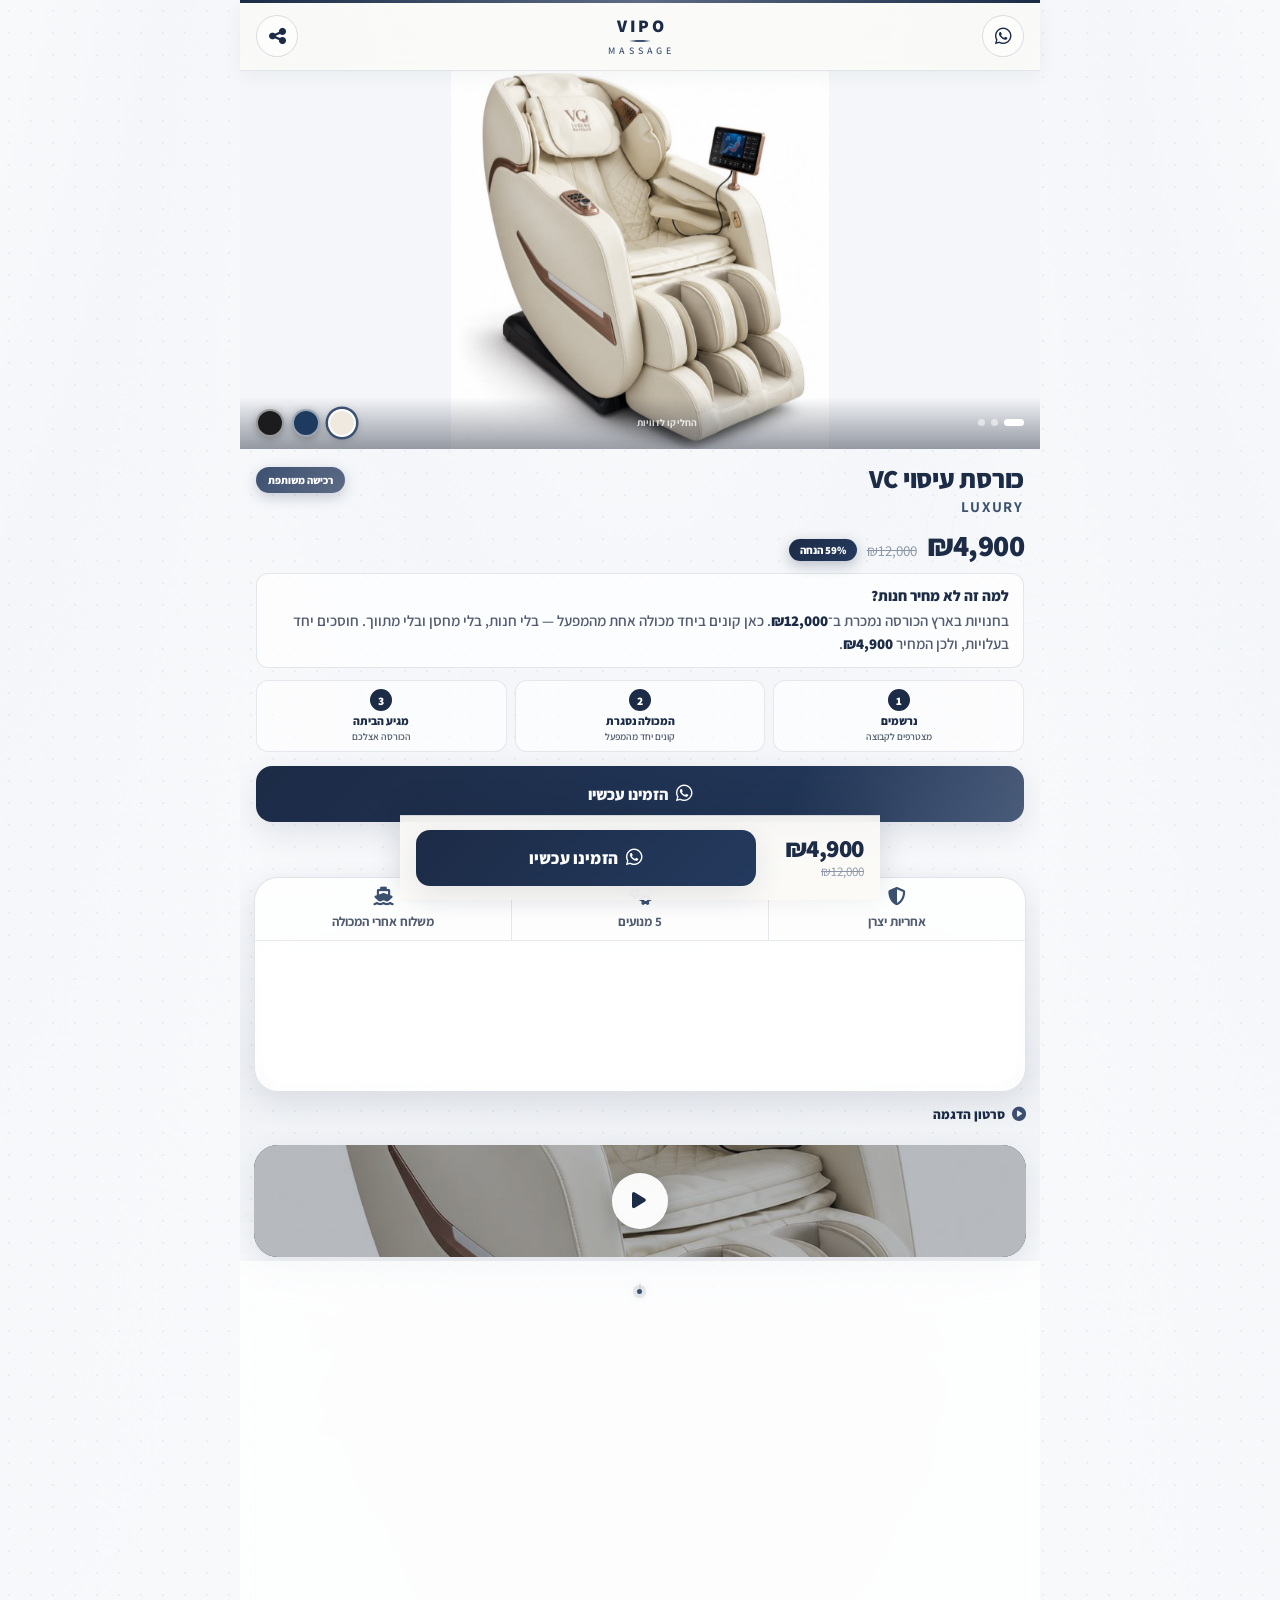
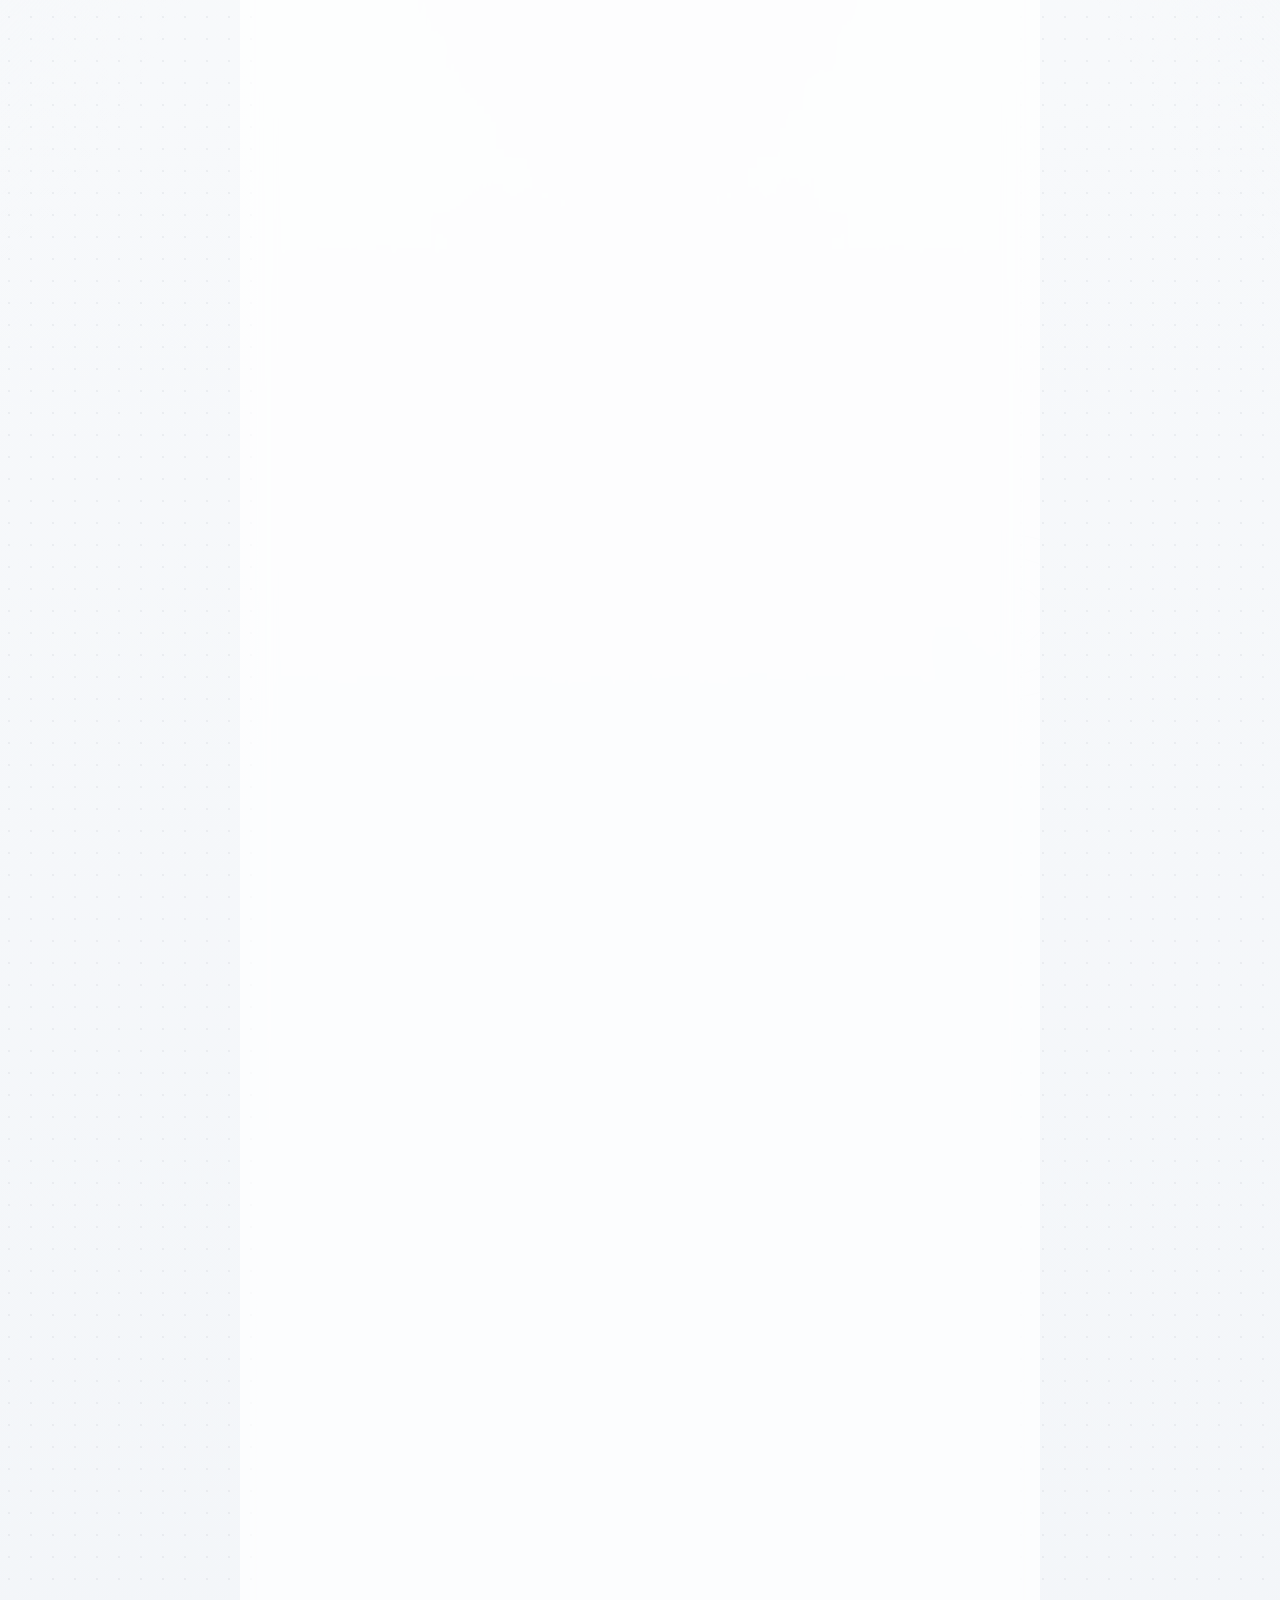
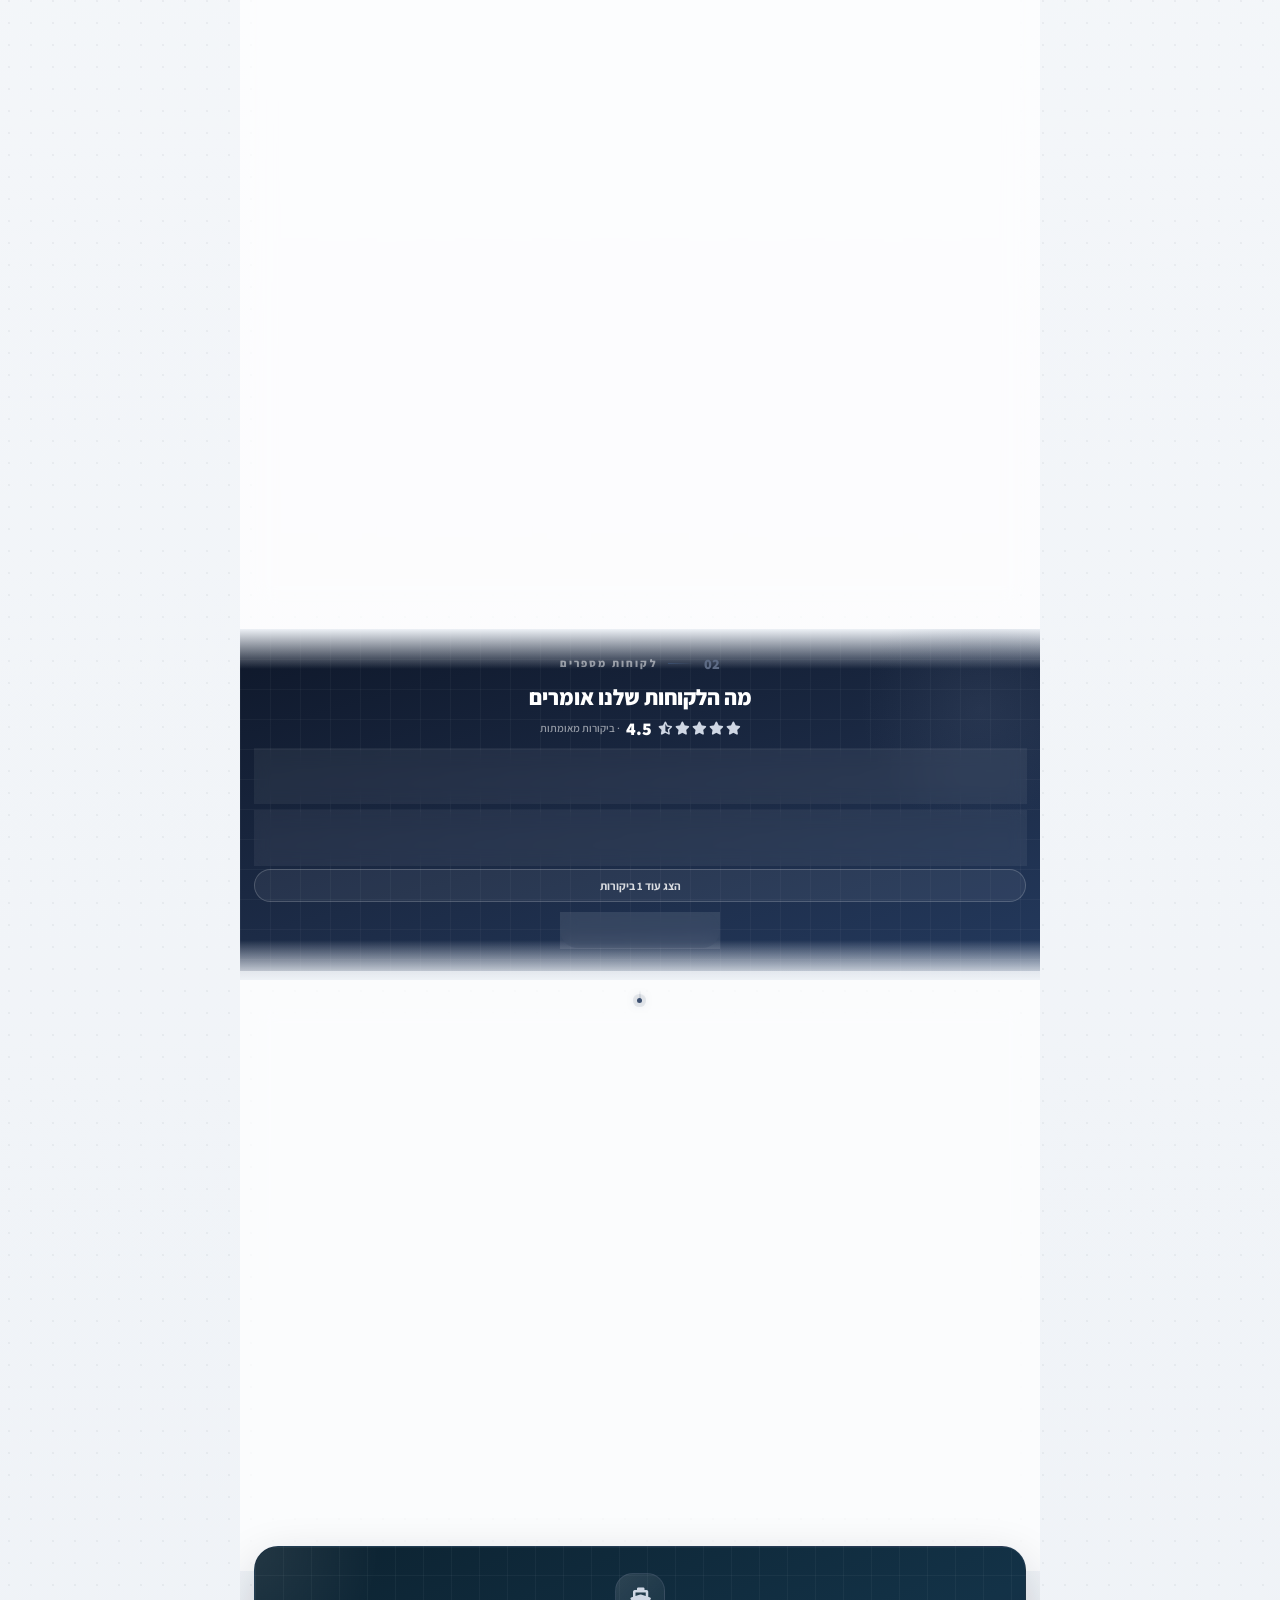
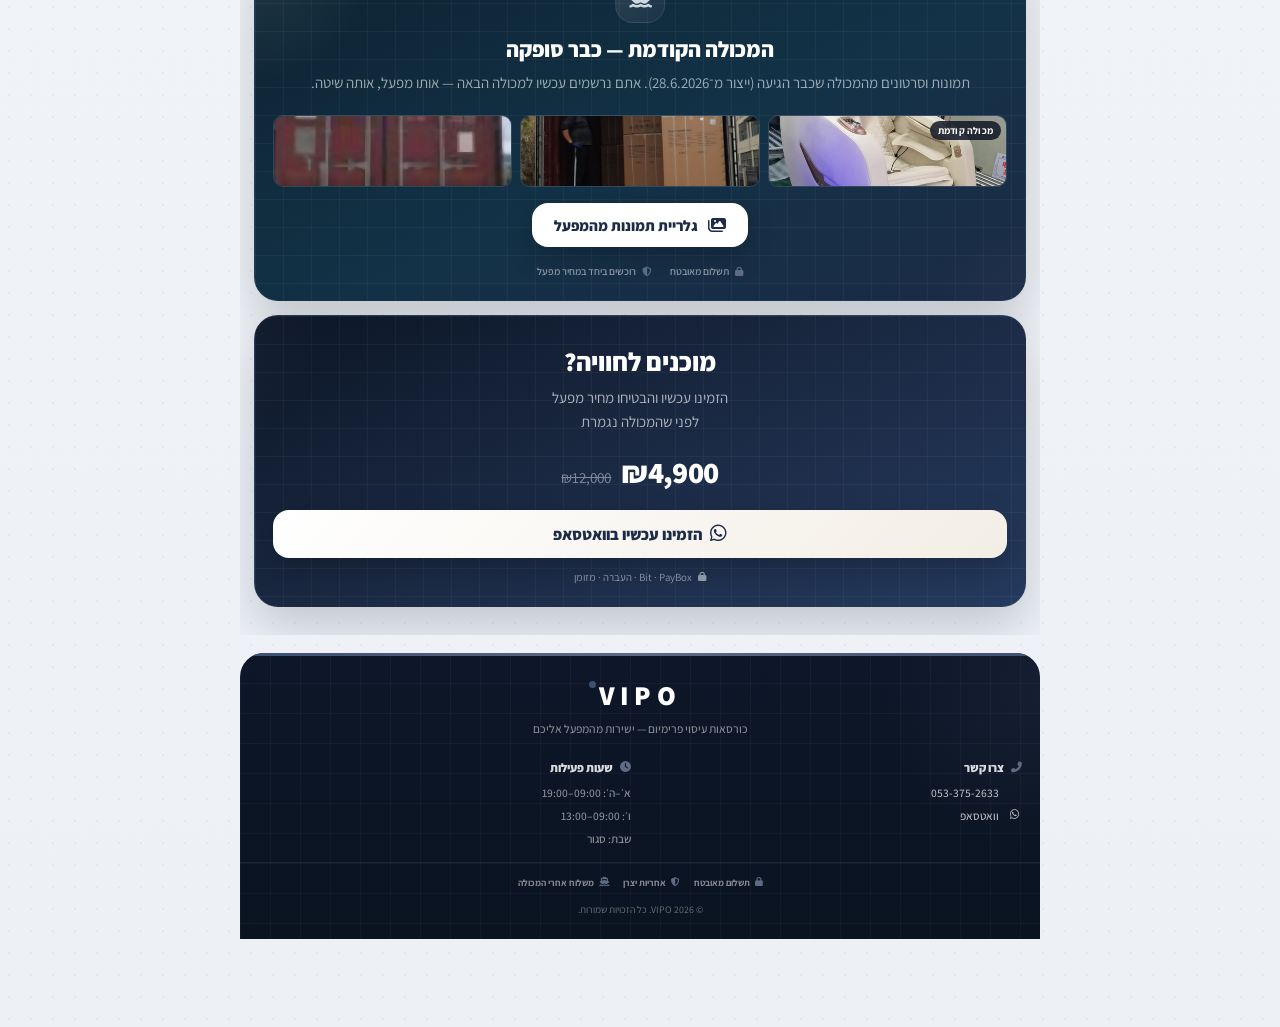
==== commit f97de2a1: "Publish view-only product page" ====
--- a/index.html
+++ b/index.html
@@ -19,7 +19,7 @@
 
     <header class="vp-header">
         <div class="vp-side start">
-            <a href="https://wa.me/972587009938" target="_blank" rel="noopener" class="vp-icon-btn" aria-label="וואטסאפ"><i class="fab fa-whatsapp"></i></a>
+            <a href="https://wa.me/972533752633" target="_blank" rel="noopener" class="vp-icon-btn" aria-label="וואטסאפ"><i class="fab fa-whatsapp"></i></a>
         </div>
         <div class="vp-center">
             <a href="https://vipo-group.com" target="_blank" rel="noopener" class="vp-logo logo-btn" aria-label="VIPO Group">
@@ -301,7 +301,7 @@
                     </details>
                     <details class="s5-item">
                         <summary>מתי אקבל את המוצר?</summary>
-                        <p>לאחר סגירת הקבוצה, זמן האספקה המשוער הוא 14–21 ימי עסקים. תקבלו עדכון כשהמשלוח יצא לדרך.</p>
+                        <p>לאחר סגירת הקבוצה, זמן האספקה המשוער הוא 21–45 ימי עסקים. תקבלו עדכון כשהמשלוח יצא לדרך.</p>
                     </details>
                     <details class="s5-item">
                         <summary>מה כוללת האחריות?</summary>
@@ -317,7 +317,7 @@
                     </details>
                     <details class="s5-item">
                         <summary>מה כלול במחיר?</summary>
-                        <p>הכורסה במחיר <strong class="current-price">₪4,900</strong>, אחריות יצרן לשנה, ומשלוח עד הבית <strong>₪400 עד 40 ק״מ</strong> מבאר יעקב. מעבר לזה <strong>+₪50 לכל 10 ק״מ</strong>. מחיר השוק: <strong class="original-price">₪12,000</strong>.</p>
+                        <p>הכורסה במחיר <strong class="current-price">₪4,900</strong>, אחריות יצרן לשנה, ומשלוח עד הבית <strong>₪400 עד 40 ק״מ</strong> מבאר יעקב. מעבר לזה <strong>+₪50 לכל 10 ק״מ</strong>.</p>
                     </details>
                 </div>
             </div>
@@ -326,12 +326,13 @@
         <section class="s8">
             <div class="s8-inner reveal">
                 <div class="s8-icon"><i class="fas fa-ship"></i></div>
-                <h2 class="s8-title">המכולה בדרך — ראו בעצמכם</h2>
-                <p class="s8-sub">תמונות מהמפעל, העמסה למכולה ומשלוח ישיר — שקיפות מלאה</p>
+                <h2 class="s8-title">המכולה הקודמת — כבר סופקה</h2>
+                <p class="s8-sub">תמונות וסרטונים מהמכולה שכבר הגיעה (ייצור מ־28.6.2026). אתם נרשמים עכשיו למכולה הבאה — אותו מפעל, אותה שיטה.</p>
                 <div class="s8-thumbs">
-                    <img src="assets/shipment/01-production/2.webp" alt="ייצור במפעל" loading="lazy">
-                    <img src="assets/shipment/02-loading/5.webp" alt="העמסה למכולה" loading="lazy">
-                    <img src="assets/shipment/03-shipped/1.webp" alt="המכולה בדרך" loading="lazy">
+                    <span class="s8-thumbs-tag">מכולה קודמת</span>
+                    <img src="assets/shipment/01-production/2.webp" alt="ייצור במפעל — מכולה קודמת" loading="lazy">
+                    <img src="assets/shipment/02-loading/5.webp" alt="העמסה למכולה — מכולה קודמת" loading="lazy">
+                    <img src="assets/shipment/03-shipped/1.webp" alt="משלוח המכולה הקודמת" loading="lazy">
                 </div>
                 <a href="gallery.html" class="s8-btn">
                     <i class="fas fa-images"></i>
@@ -371,8 +372,8 @@
                 <div class="vp-ft-col">
                     <h4 class="vp-ft-col-title"><i class="fas fa-phone-alt"></i> צרו קשר</h4>
                     <ul class="vp-ft-list">
-                        <li><a href="tel:+972587009938"><i class="fas fa-mobile-alt"></i> 058-700-9938</a></li>
-                        <li><a href="https://wa.me/972587009938" target="_blank" rel="noopener"><i class="fab fa-whatsapp"></i> וואטסאפ</a></li>
+                        <li><a href="tel:+972533752633"><i class="fas fa-mobile-alt"></i> 053-375-2633</a></li>
+                        <li><a href="https://wa.me/972533752633" target="_blank" rel="noopener"><i class="fab fa-whatsapp"></i> וואטסאפ</a></li>
                     </ul>
                 </div>
                 <div class="vp-ft-col">
--- a/assets/css/hero-lab.css
+++ b/assets/css/hero-lab.css
@@ -805,8 +805,23 @@
 .s8-title { font-family: var(--display); font-size: var(--fs-xl); font-weight: 800; color: #fff; margin-bottom: 8px; }
 .s8-sub { font-size: var(--fs-sm); color: rgba(255,255,255,.6); margin-bottom: 20px; line-height: 1.6; }
 .s8-thumbs {
+    position: relative;
     display: grid; grid-template-columns: repeat(3, 1fr); gap: 8px;
     margin: 0 0 16px;
+}
+.s8-thumbs-tag {
+    position: absolute;
+    top: 6px;
+    inset-inline-start: 6px;
+    z-index: 3;
+    padding: 3px 8px;
+    border-radius: 999px;
+    background: rgba(12, 18, 32, .82);
+    color: #fff;
+    font-size: .62rem;
+    font-weight: 700;
+    letter-spacing: .02em;
+    pointer-events: none;
 }
 .s8-thumbs img {
     width: 100%; height: 72px; object-fit: cover; border-radius: 10px;
--- a/assets/css/order-form.css
+++ b/assets/css/order-form.css
@@ -449,6 +449,28 @@
 }
 
 .order-distance-status.is-error {
+    color: #dc2626;
+}
+
+.order-zip-status {
+    margin: -6px 0 10px;
+    min-height: 1.2em;
+    font-size: 0.74rem;
+    font-weight: 700;
+    line-height: 1.45;
+    text-align: center;
+    color: var(--ink-3, #8b95a6);
+}
+
+.order-zip-status.is-loading {
+    color: var(--accent, #3c5070);
+}
+
+.order-zip-status.is-ready {
+    color: var(--green, #1a6b4a);
+}
+
+.order-zip-status.is-error {
     color: #dc2626;
 }
 
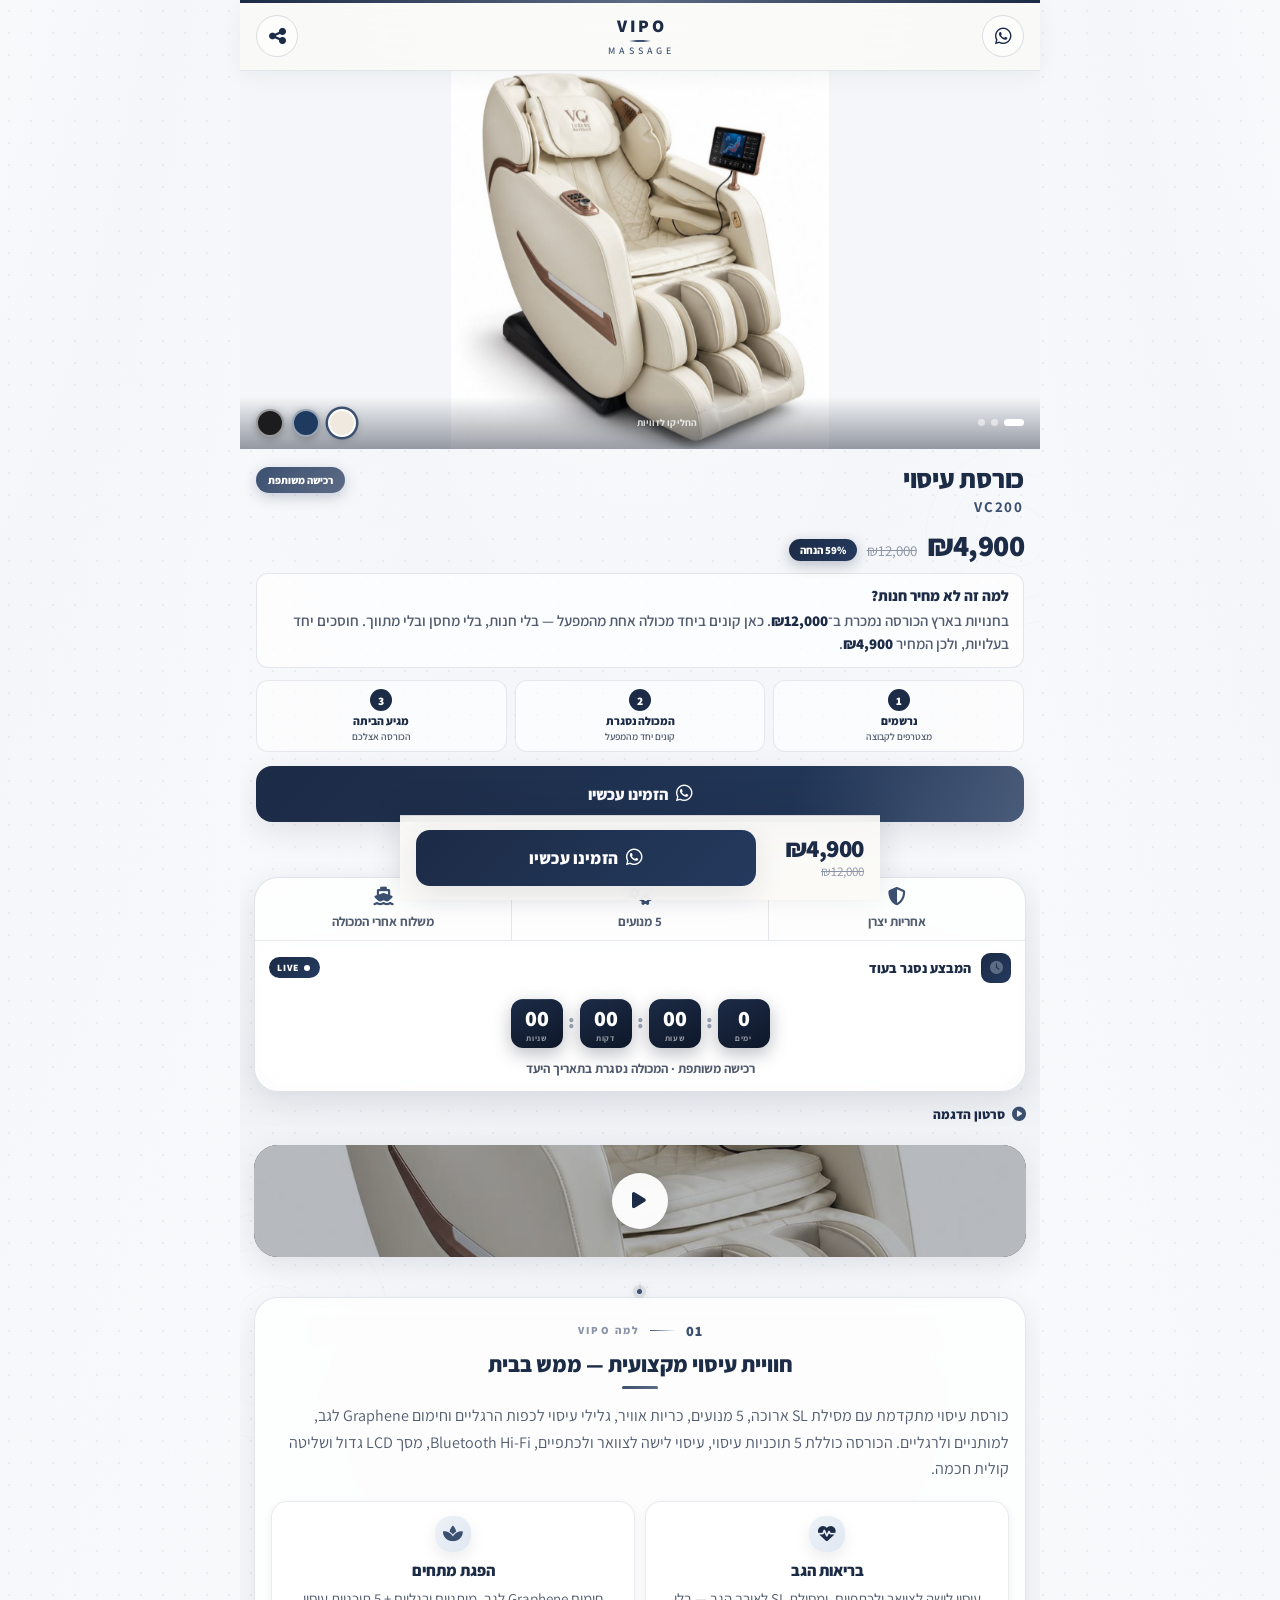
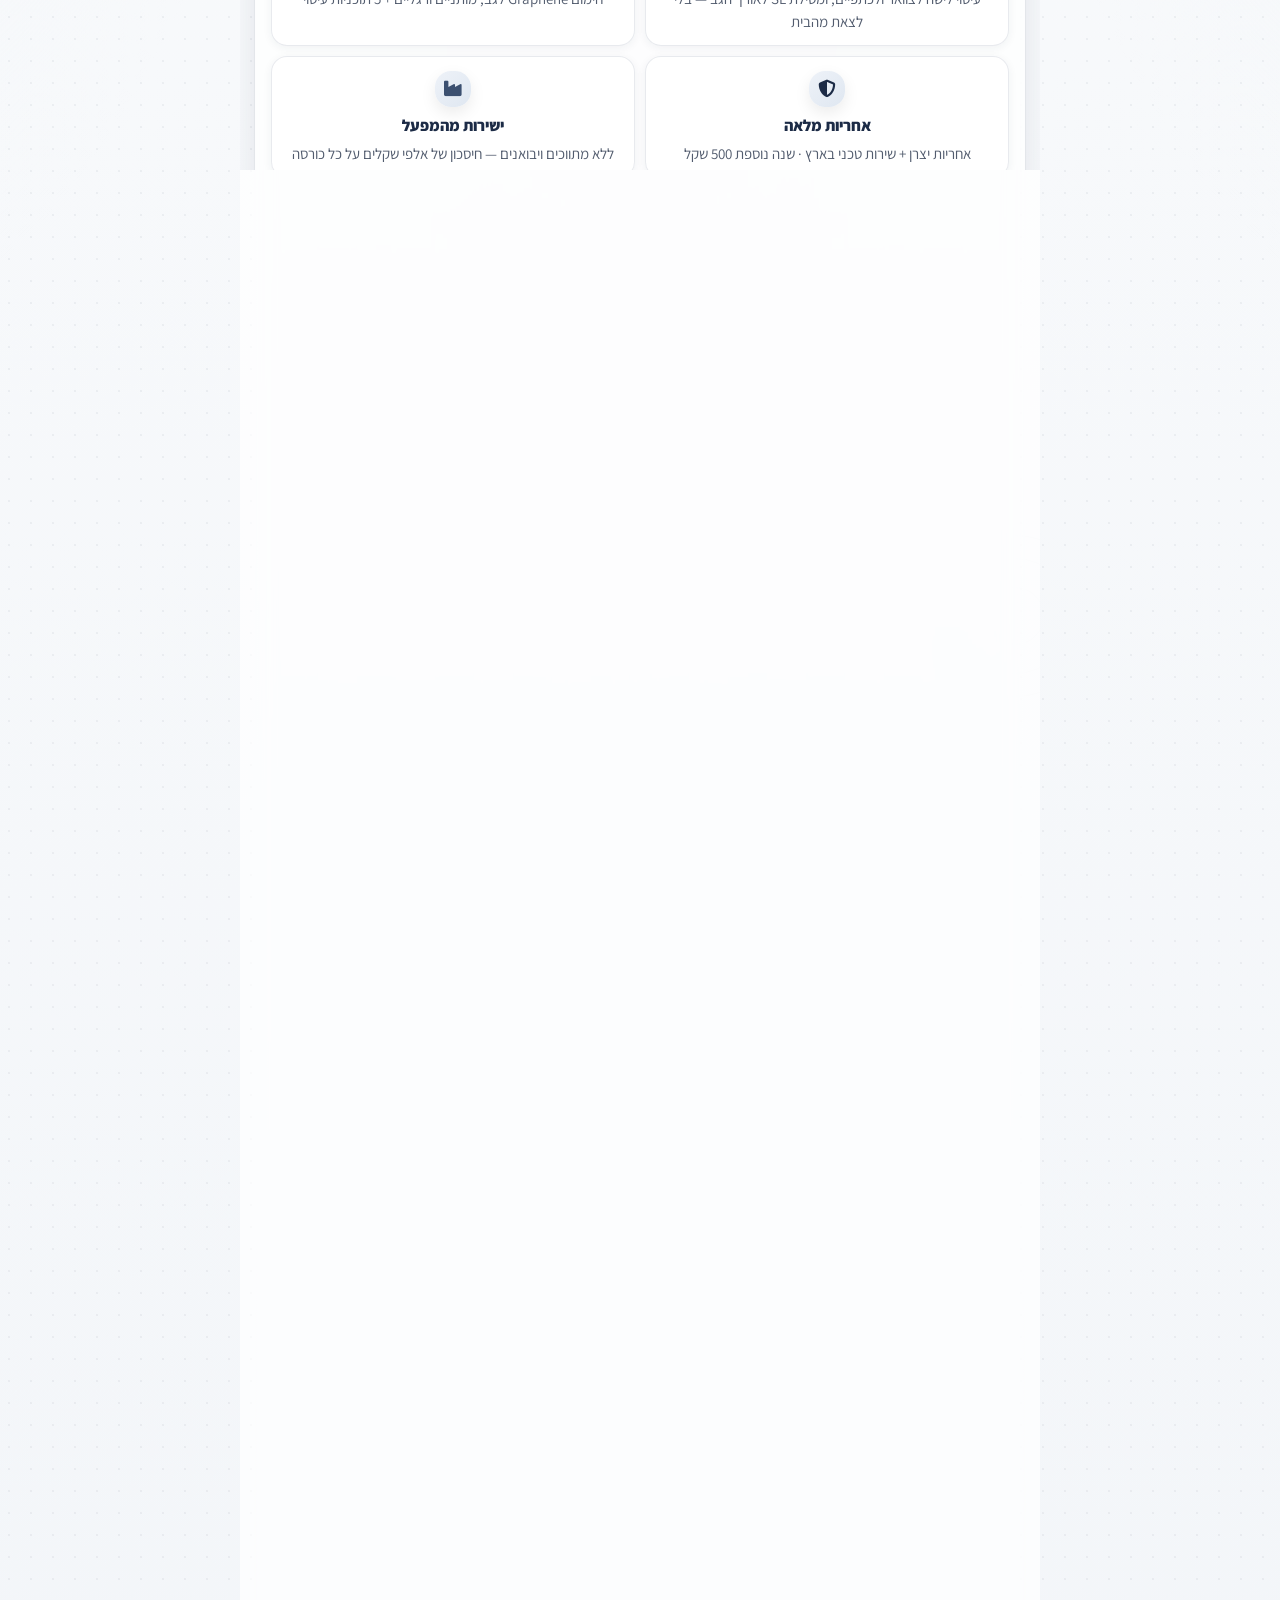
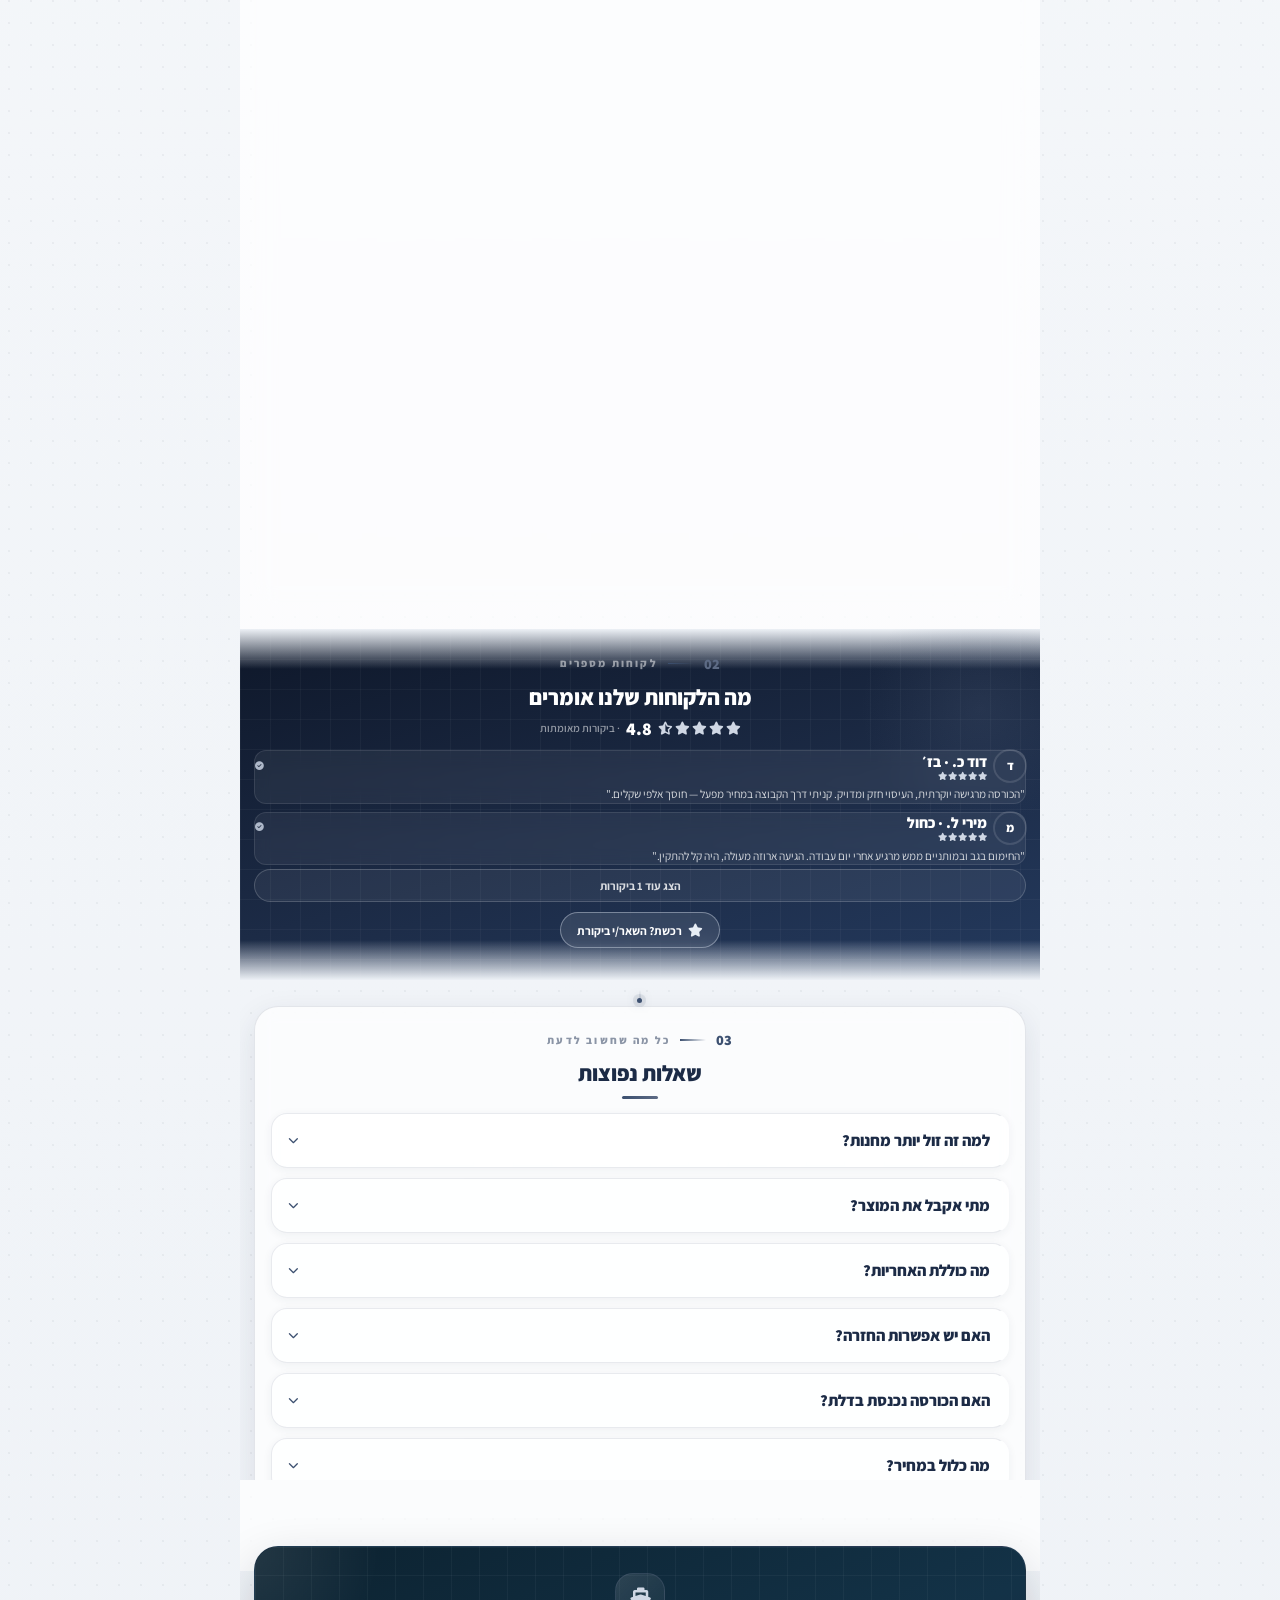
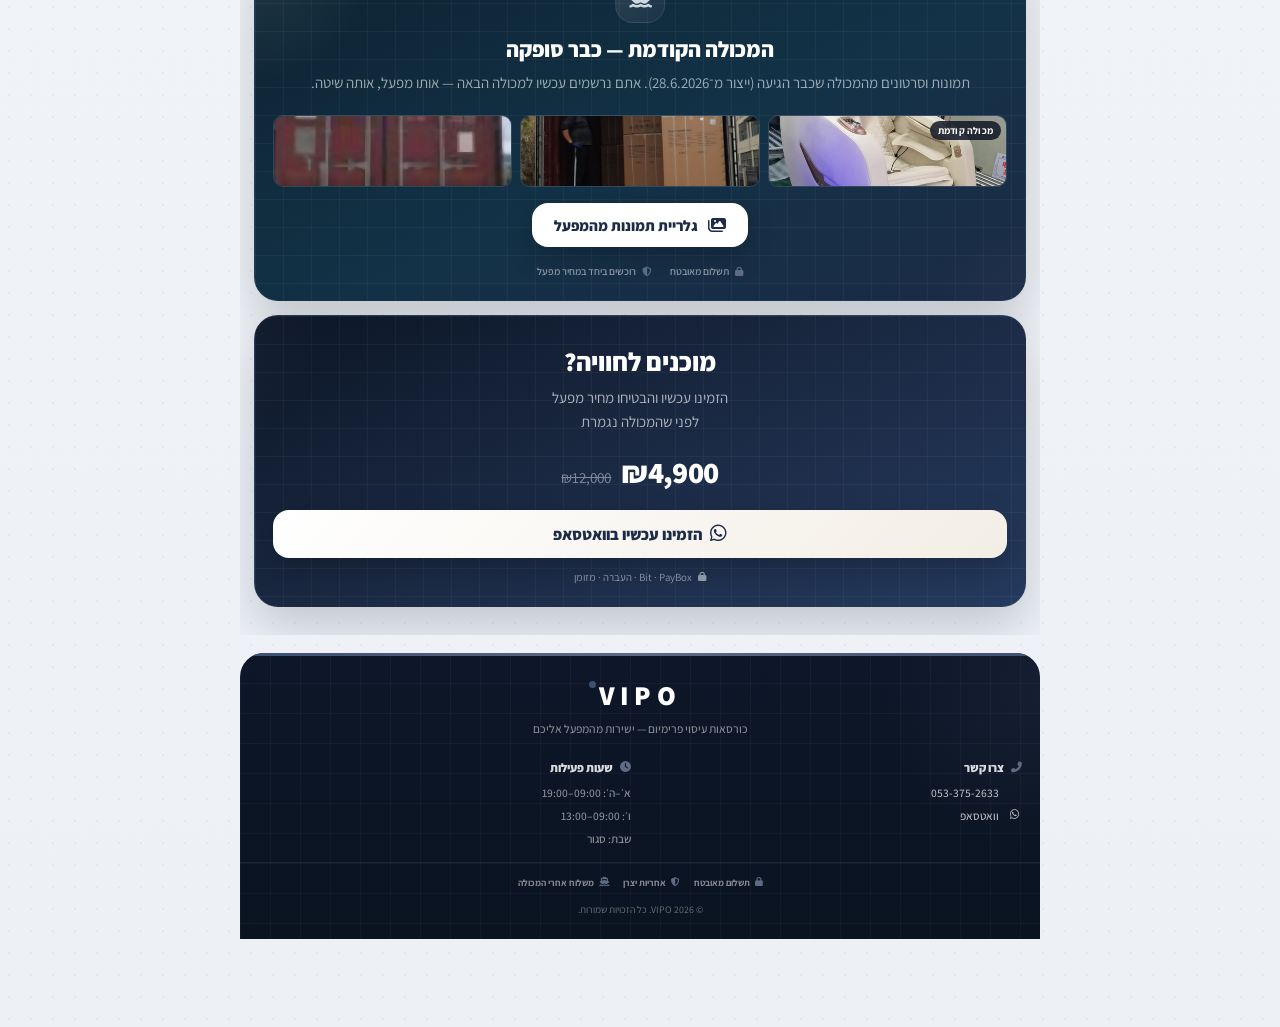
==== commit e1c82ef2: "Publish view-only product page" ====
--- a/index.html
+++ b/index.html
@@ -3,9 +3,9 @@
 <head>
     <meta charset="UTF-8">
     <meta name="viewport" content="width=device-width, initial-scale=1.0, viewport-fit=cover">
-    <title>כורסת עיסוי VC - LUXURY | VIPO</title>
+    <title>כורסת עיסוי VC200 | VIPO</title>
     <meta name="description" content="כורסת עיסוי עם מסילת SL, 5 מנועים, כריות אוויר, גלילי כף רגל וחימום Graphene. 5 תוכניות, LCD, Bluetooth Hi-Fi ושליטה קולית.">
-    <meta property="og:title" content="כורסת עיסוי VC - LUXURY">
+    <meta property="og:title" content="כורסת עיסוי VC200">
     <meta property="og:description" content="כורסת עיסוי עם מסילת SL, 5 מנועים, כריות אוויר וחימום Graphene לגב, מותניים ורגליים.">
     <meta property="og:image" content="assets/images/chair-cream-hires.jpg">
     <link rel="stylesheet" href="https://cdnjs.cloudflare.com/ajax/libs/font-awesome/6.5.0/css/all.min.css">
@@ -52,7 +52,7 @@
             </div>
             <div class="vp-copy">
                 <div class="vp-title-row">
-                    <h1 class="vp-title product-title">כורסת עיסוי<span>VC LUXURY</span></h1>
+                    <h1 class="vp-title product-title">כורסת עיסוי<span>VC200</span></h1>
                     <span class="vp-tag">רכישה משותפת</span>
                 </div>
                 <div class="vp-pricing">
